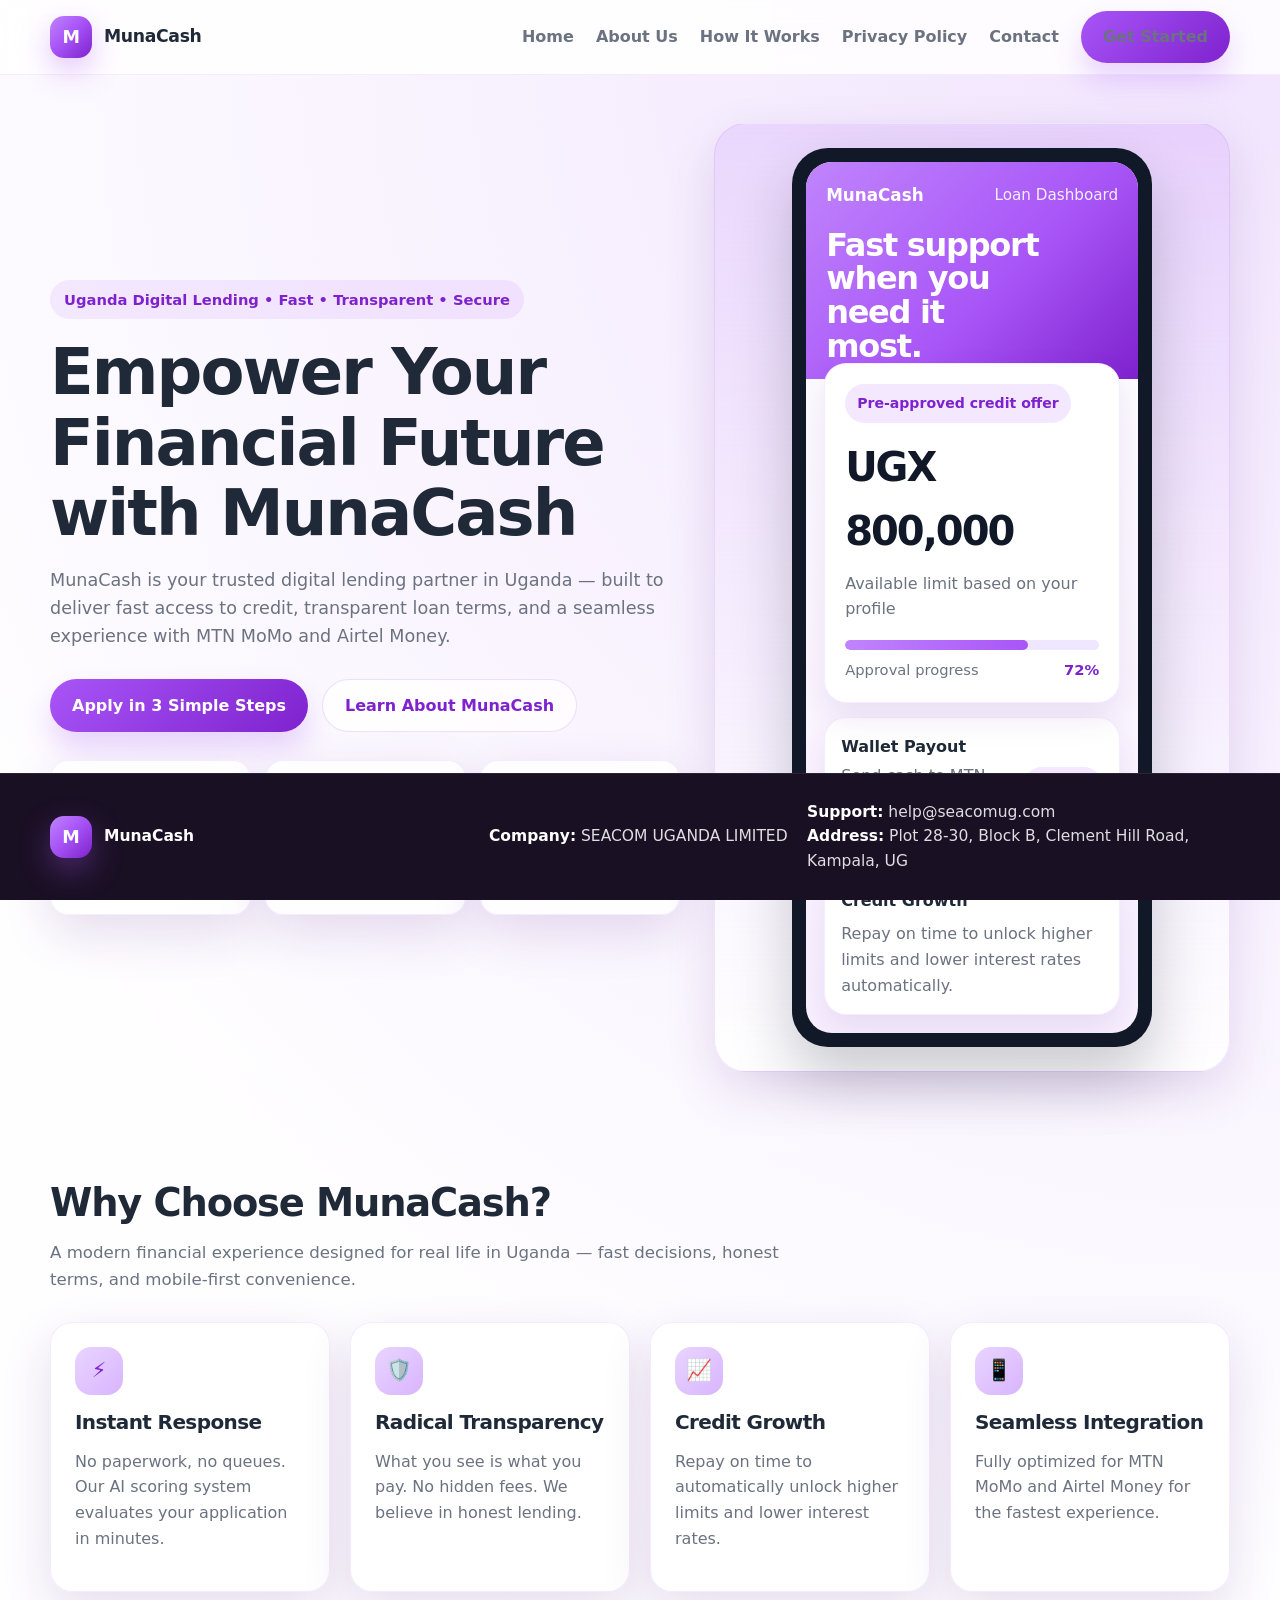
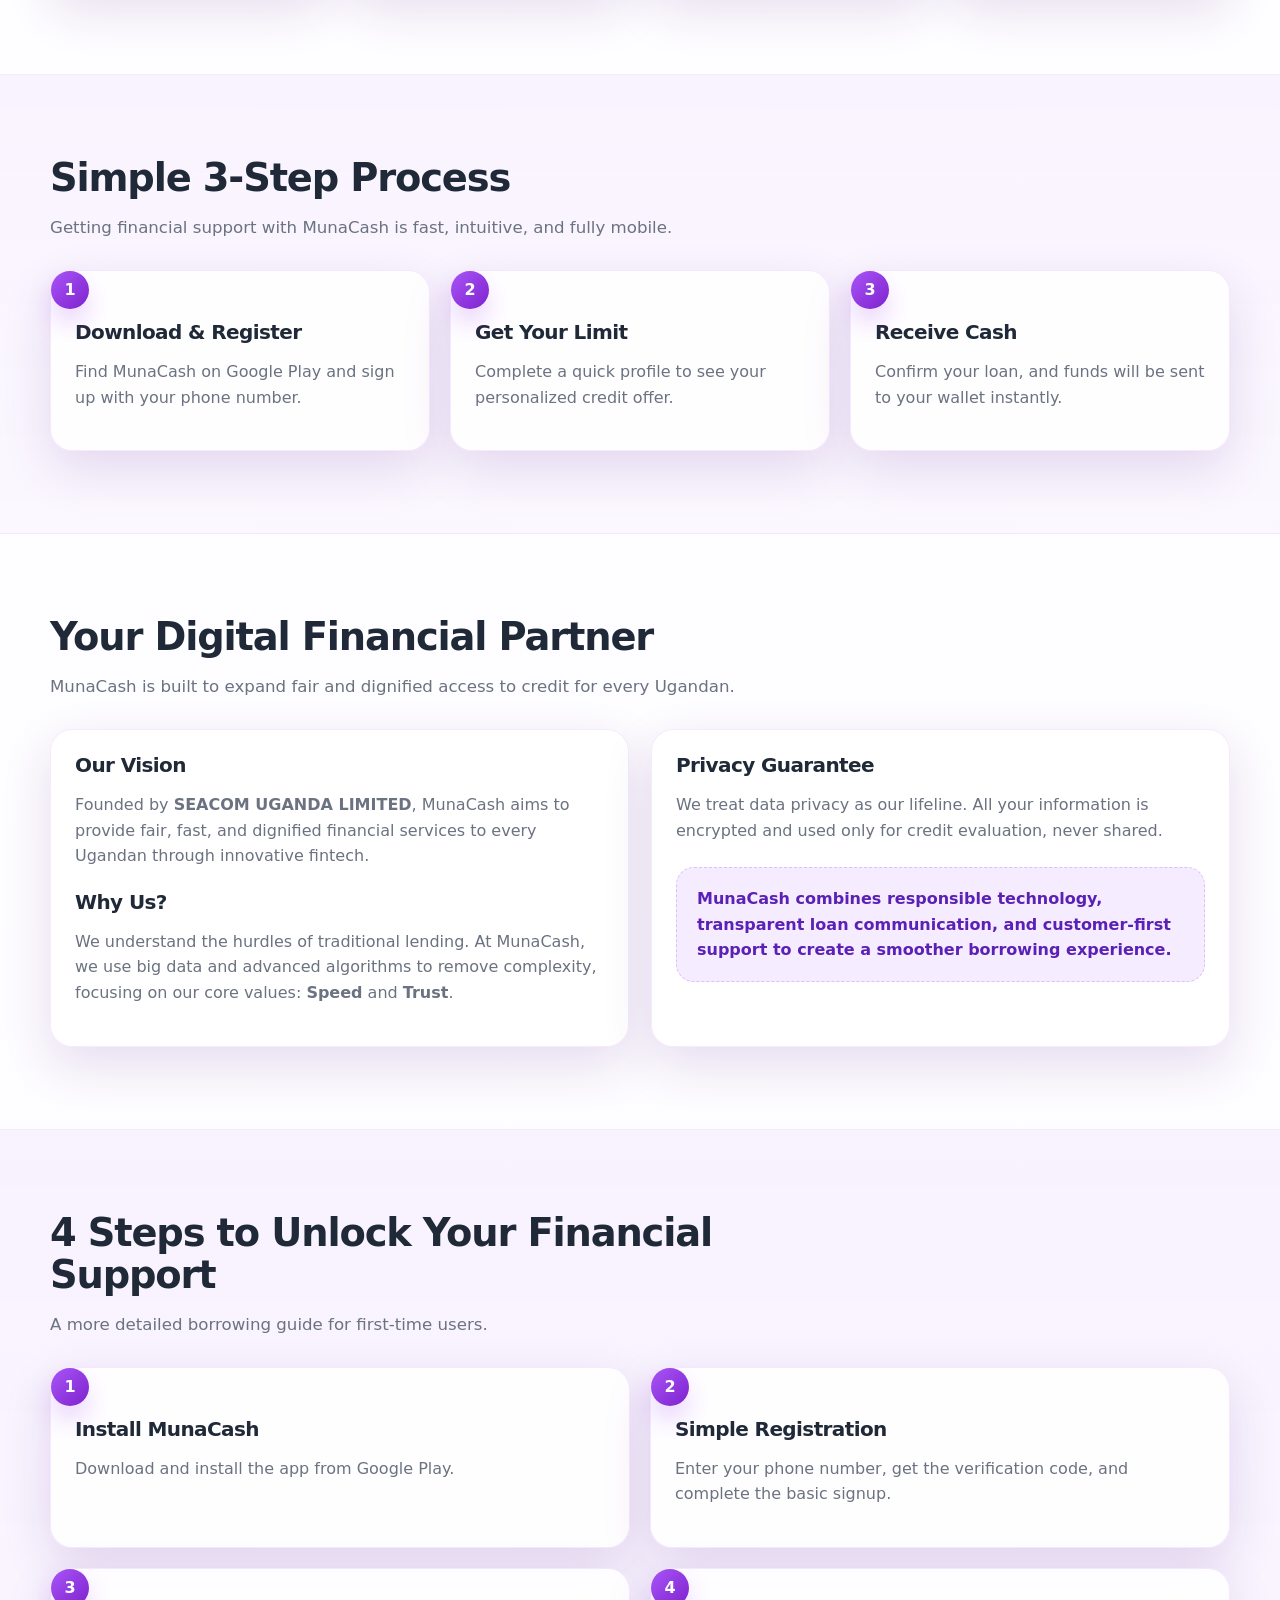
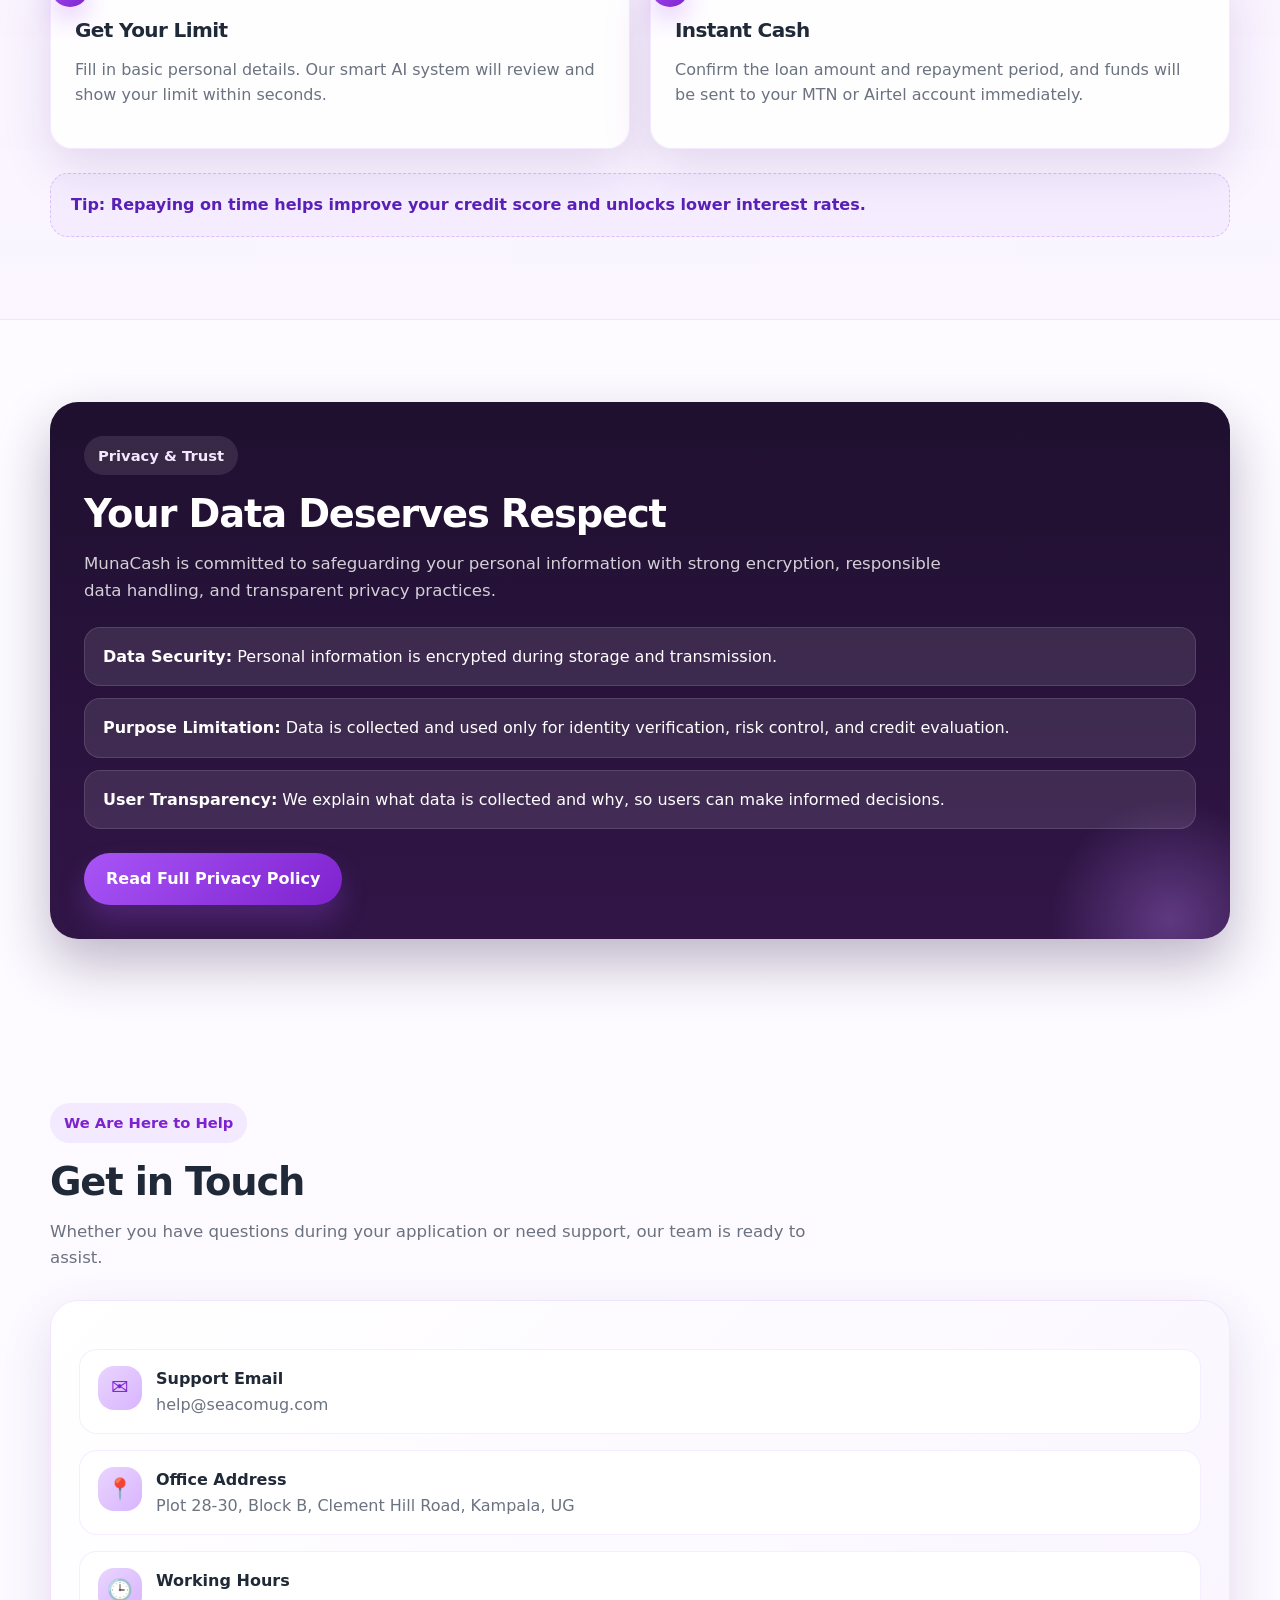
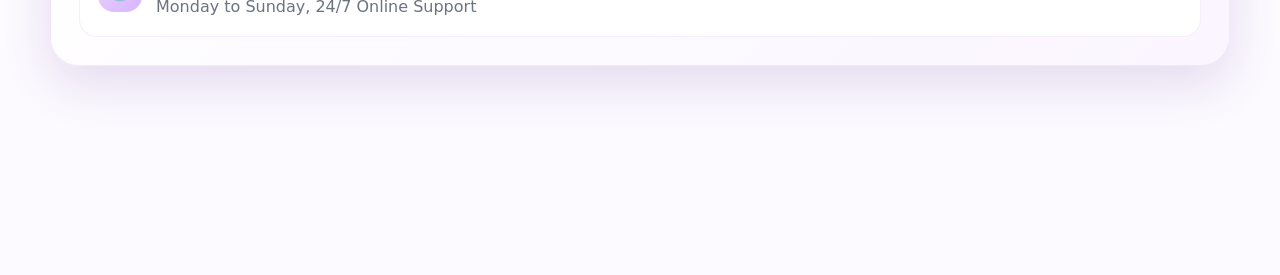
==== index.html @ 0a76f055 "Add MunaCash Uganda website" ====
<!DOCTYPE html>
<html lang="en">
<head>
  <meta charset="UTF-8" />
  <meta name="viewport" content="width=device-width, initial-scale=1.0" />
  <title>MunaCash Uganda | Fast, Fair & Secure Digital Loans</title>
  <meta name="description" content="MunaCash helps Ugandans access fast, transparent, and secure digital loans with instant review and seamless MTN MoMo & Airtel Money support." />
  <meta name="theme-color" content="#A855F7" />
  <style>
    :root {
      --primary: #A855F7;
      --primary-dark: #7e22ce;
      --primary-soft: #f3e8ff;
      --ink: #1f2937;
      --muted: #6b7280;
      --line: #eadcff;
      --bg: #ffffff;
      --bg-alt: #faf5ff;
      --card: rgba(255,255,255,0.88);
      --success: #16a34a;
      --shadow: 0 18px 50px rgba(88, 28, 135, 0.14);
      --radius-xl: 28px;
      --radius-lg: 22px;
      --radius-md: 16px;
      --max: 1180px;
    }

    * { box-sizing: border-box; }
    html { scroll-behavior: smooth; }
    body {
      margin: 0;
      font-family: Inter, ui-sans-serif, system-ui, -apple-system, BlinkMacSystemFont, "Segoe UI", sans-serif;
      color: var(--ink);
      background:
        radial-gradient(circle at top right, rgba(168,85,247,0.16), transparent 30%),
        linear-gradient(180deg, #ffffff 0%, #fcfaff 100%);
      line-height: 1.6;
    }
    a { color: inherit; text-decoration: none; }
    img { max-width: 100%; display: block; }

    .container {
      width: min(calc(100% - 32px), var(--max));
      margin: 0 auto;
    }

    .topbar {
      position: sticky;
      top: 0;
      z-index: 50;
      backdrop-filter: blur(16px);
      background: rgba(255,255,255,0.85);
      border-bottom: 1px solid rgba(168,85,247,0.10);
    }

    .nav {
      display: flex;
      align-items: center;
      justify-content: space-between;
      gap: 24px;
      min-height: 74px;
    }

    .brand {
      display: inline-flex;
      align-items: center;
      gap: 12px;
      font-weight: 800;
      letter-spacing: -0.02em;
      font-size: 1.08rem;
    }

    .brand-badge {
      width: 42px;
      height: 42px;
      border-radius: 14px;
      background: linear-gradient(135deg, #c084fc 0%, #a855f7 45%, #7e22ce 100%);
      box-shadow: 0 12px 30px rgba(168,85,247,0.35);
      position: relative;
      flex: 0 0 auto;
    }
    .brand-badge::after {
      content: "M";
      position: absolute;
      inset: 0;
      display: grid;
      place-items: center;
      color: #fff;
      font-weight: 900;
      font-size: 1.1rem;
    }

    .menu {
      display: flex;
      align-items: center;
      gap: 22px;
      flex-wrap: wrap;
      justify-content: flex-end;
    }

    .menu a {
      color: var(--muted);
      font-weight: 600;
      transition: color .2s ease;
    }
    .menu a:hover { color: var(--primary-dark); }

    .cta {
      display: inline-flex;
      align-items: center;
      justify-content: center;
      gap: 10px;
      padding: 13px 22px;
      border-radius: 999px;
      background: linear-gradient(135deg, var(--primary) 0%, var(--primary-dark) 100%);
      color: #fff;
      font-weight: 700;
      box-shadow: 0 16px 28px rgba(168,85,247,0.24);
      transition: transform .2s ease, box-shadow .2s ease;
    }
    .cta:hover {
      transform: translateY(-2px);
      box-shadow: 0 22px 34px rgba(168,85,247,0.28);
    }

    .hero {
      padding: 48px 0 28px;
    }

    .hero-wrap {
      display: grid;
      grid-template-columns: 1.1fr 0.9fr;
      gap: 34px;
      align-items: center;
    }

    .eyebrow {
      display: inline-flex;
      align-items: center;
      gap: 8px;
      padding: 8px 14px;
      border-radius: 999px;
      background: rgba(168,85,247,0.10);
      color: var(--primary-dark);
      font-weight: 700;
      font-size: .92rem;
      margin-bottom: 18px;
    }

    h1, h2, h3 { line-height: 1.1; margin: 0 0 16px; letter-spacing: -0.03em; }
    h1 { font-size: clamp(2.6rem, 5vw, 4.7rem); }
    h2 { font-size: clamp(2rem, 3vw, 3rem); }
    h3 { font-size: 1.25rem; }

    .lead {
      font-size: 1.1rem;
      color: var(--muted);
      max-width: 58ch;
      margin-bottom: 28px;
    }

    .hero-actions {
      display: flex;
      flex-wrap: wrap;
      gap: 14px;
      margin-bottom: 28px;
    }

    .ghost {
      display: inline-flex;
      align-items: center;
      justify-content: center;
      padding: 13px 22px;
      border-radius: 999px;
      font-weight: 700;
      border: 1px solid rgba(168,85,247,0.18);
      color: var(--primary-dark);
      background: rgba(255,255,255,0.72);
    }

    .hero-stats {
      display: grid;
      grid-template-columns: repeat(3, minmax(0, 1fr));
      gap: 14px;
    }

    .stat {
      background: rgba(255,255,255,0.78);
      border: 1px solid rgba(168,85,247,0.10);
      box-shadow: var(--shadow);
      border-radius: 18px;
      padding: 18px;
    }
    .stat strong {
      display: block;
      font-size: 1.35rem;
      margin-bottom: 6px;
    }
    .stat span {
      color: var(--muted);
      font-size: .95rem;
    }

    .phone-card {
      position: relative;
      padding: 24px;
      border-radius: 32px;
      background: linear-gradient(180deg, rgba(168,85,247,0.14), rgba(255,255,255,0.82));
      border: 1px solid rgba(168,85,247,0.14);
      box-shadow: var(--shadow);
    }

    .phone {
      width: min(100%, 360px);
      margin: 0 auto;
      background: #111827;
      border-radius: 36px;
      padding: 14px;
      box-shadow: 0 30px 60px rgba(17,24,39,0.22);
    }

    .screen {
      min-height: 620px;
      border-radius: 26px;
      overflow: hidden;
      background: linear-gradient(180deg, #ffffff 0%, #f8f0ff 100%);
      position: relative;
    }

    .screen-top {
      padding: 20px 20px 16px;
      background: linear-gradient(135deg, #c084fc, #a855f7 58%, #7e22ce);
      color: #fff;
    }

    .screen-body {
      padding: 18px;
    }

    .loan-card, .mini-card {
      border-radius: 22px;
      background: #fff;
      box-shadow: 0 15px 32px rgba(88, 28, 135, 0.10);
      border: 1px solid rgba(168,85,247,0.10);
    }

    .loan-card { padding: 20px; margin-top: -34px; position: relative; }
    .mini-card { padding: 16px; margin-top: 14px; }

    .pill {
      display: inline-flex;
      align-items: center;
      gap: 8px;
      border-radius: 999px;
      background: var(--primary-soft);
      color: var(--primary-dark);
      padding: 8px 12px;
      font-size: .88rem;
      font-weight: 700;
    }

    .amount {
      font-size: 2.5rem;
      font-weight: 900;
      letter-spacing: -0.05em;
      margin: 12px 0 8px;
      color: #111827;
    }

    .muted { color: var(--muted); }

    .progress {
      height: 10px;
      border-radius: 999px;
      background: #efe6ff;
      overflow: hidden;
      margin: 18px 0 8px;
    }

    .progress > span {
      display: block;
      width: 72%;
      height: 100%;
      background: linear-gradient(90deg, #c084fc, #a855f7);
      border-radius: inherit;
    }

    .grid-2, .grid-3, .grid-4 {
      display: grid;
      gap: 20px;
    }
    .grid-2 { grid-template-columns: repeat(2, minmax(0, 1fr)); }
    .grid-3 { grid-template-columns: repeat(3, minmax(0, 1fr)); }
    .grid-4 { grid-template-columns: repeat(4, minmax(0, 1fr)); }

    section {
      padding: 82px 0;
    }

    .section-head {
      max-width: 760px;
      margin-bottom: 28px;
    }

    .section-head p {
      color: var(--muted);
      margin: 0;
      font-size: 1.04rem;
    }

    .card {
      background: var(--card);
      border: 1px solid rgba(168,85,247,0.12);
      border-radius: var(--radius-lg);
      padding: 24px;
      box-shadow: var(--shadow);
      height: 100%;
    }

    .icon {
      width: 48px;
      height: 48px;
      border-radius: 16px;
      display: grid;
      place-items: center;
      background: linear-gradient(135deg, #e9d5ff, #d8b4fe);
      color: var(--primary-dark);
      font-size: 1.3rem;
      margin-bottom: 16px;
    }

    .step {
      position: relative;
      padding-top: 50px;
    }
    .step-num {
      position: absolute;
      top: 0;
      left: 0;
      width: 38px;
      height: 38px;
      border-radius: 999px;
      display: grid;
      place-items: center;
      font-weight: 800;
      color: #fff;
      background: linear-gradient(135deg, var(--primary), var(--primary-dark));
      box-shadow: 0 14px 24px rgba(168,85,247,0.24);
    }

    .highlight {
      background: linear-gradient(180deg, rgba(168,85,247,0.06), rgba(168,85,247,0.03));
      border-top: 1px solid rgba(168,85,247,0.08);
      border-bottom: 1px solid rgba(168,85,247,0.08);
    }

    .tip {
      margin-top: 24px;
      padding: 18px 20px;
      border-radius: 18px;
      background: #f5edff;
      border: 1px dashed rgba(168,85,247,0.30);
      color: #5b21b6;
      font-weight: 600;
    }

    .about-panel {
      display: grid;
      grid-template-columns: 1fr 1fr;
      gap: 22px;
      align-items: stretch;
    }

    .privacy-box {
      background: linear-gradient(180deg, #1f102f 0%, #311547 100%);
      color: #fff;
      border-radius: var(--radius-xl);
      padding: 34px;
      box-shadow: 0 24px 54px rgba(49, 21, 71, 0.30);
      overflow: hidden;
      position: relative;
    }

    .privacy-box::after {
      content: "";
      position: absolute;
      width: 240px;
      height: 240px;
      right: -60px;
      bottom: -100px;
      background: radial-gradient(circle, rgba(192,132,252,0.32), transparent 70%);
      border-radius: 999px;
    }

    .policy-list {
      display: grid;
      gap: 12px;
      margin-top: 22px;
    }

    .policy-item {
      padding: 16px 18px;
      border-radius: 16px;
      background: rgba(255,255,255,0.10);
      border: 1px solid rgba(255,255,255,0.12);
    }

    .contact-box {
      background: linear-gradient(135deg, #ffffff, #faf5ff);
      border: 1px solid rgba(168,85,247,0.12);
      border-radius: var(--radius-xl);
      box-shadow: var(--shadow);
      padding: 28px;
    }

    .contact-list {
      display: grid;
      gap: 16px;
      margin-top: 20px;
    }

    .contact-item {
      display: flex;
      align-items: flex-start;
      gap: 14px;
      padding: 16px 18px;
      border-radius: 18px;
      background: #fff;
      border: 1px solid rgba(168,85,247,0.10);
    }

    footer {
      background: #1a1024;
      color: rgba(255,255,255,0.86);
      padding: 26px 0 max(26px, env(safe-area-inset-bottom));
      position: sticky;
      bottom: 0;
      z-index: 40;
      border-top: 1px solid rgba(255,255,255,0.08);
    }

    .footer-wrap {
      display: grid;
      grid-template-columns: 1.4fr 1fr 1.4fr;
      gap: 16px;
      align-items: center;
      font-size: .97rem;
    }

    .footer-brand {
      display: inline-flex;
      align-items: center;
      gap: 12px;
      font-weight: 800;
      color: #fff;
    }

    .footer-wrap strong {
      color: #fff;
    }

    @media (max-width: 980px) {
      .hero-wrap,
      .about-panel,
      .grid-4,
      .grid-3,
      .grid-2,
      .footer-wrap {
        grid-template-columns: 1fr;
      }

      .menu {
        display: none;
      }

      .hero-stats {
        grid-template-columns: 1fr;
      }

      footer {
        position: static;
      }
    }

    @media (max-width: 640px) {
      .hero { padding-top: 28px; }
      section { padding: 62px 0; }
      .phone-card { padding: 14px; }
      .screen { min-height: auto; }
      .privacy-box, .contact-box { padding: 22px; }
      .topbar .nav { min-height: 68px; }
    }
  </style>
</head>
<body>
  <header class="topbar">
    <div class="container nav">
      <a href="#home" class="brand" aria-label="MunaCash Home">
        <span class="brand-badge"></span>
        <span>MunaCash</span>
      </a>
      <nav class="menu" aria-label="Main navigation">
        <a href="#home">Home</a>
        <a href="#about">About Us</a>
        <a href="#how-it-works">How It Works</a>
        <a href="privacy.html">Privacy Policy</a>
        <a href="#contact">Contact</a>
        <a href="#how-it-works" class="cta">Get Started</a>
      </nav>
    </div>
  </header>

  <main>
    <section class="hero" id="home">
      <div class="container hero-wrap">
        <div>
          <div class="eyebrow">Uganda Digital Lending • Fast • Transparent • Secure</div>
          <h1>Empower Your Financial Future with MunaCash</h1>
          <p class="lead">
            MunaCash is your trusted digital lending partner in Uganda — built to deliver fast access to credit,
            transparent loan terms, and a seamless experience with MTN MoMo and Airtel Money.
          </p>
          <div class="hero-actions">
            <a href="#how-it-works" class="cta">Apply in 3 Simple Steps</a>
            <a href="#about" class="ghost">Learn About MunaCash</a>
          </div>
          <div class="hero-stats">
            <div class="stat">
              <strong>Instant</strong>
              <span>AI-powered application review in minutes.</span>
            </div>
            <div class="stat">
              <strong>Transparent</strong>
              <span>No hidden fees. Clear terms from the start.</span>
            </div>
            <div class="stat">
              <strong>Integrated</strong>
              <span>Optimized for MTN MoMo and Airtel Money.</span>
            </div>
          </div>
        </div>

        <div class="phone-card" aria-hidden="true">
          <div class="phone">
            <div class="screen">
              <div class="screen-top">
                <div style="display:flex; justify-content:space-between; align-items:center; margin-bottom: 20px;">
                  <strong style="font-size:1.05rem;">MunaCash</strong>
                  <span style="font-size:.95rem; opacity:.9;">Loan Dashboard</span>
                </div>
                <div style="font-size:2rem; font-weight:900; letter-spacing:-0.04em; max-width:10ch; line-height:1.05;">Fast support when you need it most.</div>
              </div>
              <div class="screen-body">
                <div class="loan-card">
                  <span class="pill">Pre-approved credit offer</span>
                  <div class="amount">UGX 800,000</div>
                  <div class="muted">Available limit based on your profile</div>
                  <div class="progress"><span></span></div>
                  <div class="muted" style="display:flex; justify-content:space-between; gap:12px; font-size:.92rem;">
                    <span>Approval progress</span>
                    <strong style="color:var(--primary-dark)">72%</strong>
                  </div>
                </div>
                <div class="mini-card">
                  <div style="display:flex; justify-content:space-between; gap:16px; align-items:center;">
                    <div>
                      <strong style="display:block; margin-bottom:4px;">Wallet Payout</strong>
                      <span class="muted">Send cash to MTN MoMo or Airtel Money</span>
                    </div>
                    <span class="pill">Instant</span>
                  </div>
                </div>
                <div class="mini-card">
                  <strong style="display:block; margin-bottom:8px;">Credit Growth</strong>
                  <span class="muted">Repay on time to unlock higher limits and lower interest rates automatically.</span>
                </div>
              </div>
            </div>
          </div>
        </div>
      </div>
    </section>

    <section>
      <div class="container">
        <div class="section-head">
          <h2>Why Choose MunaCash?</h2>
          <p>
            A modern financial experience designed for real life in Uganda — fast decisions, honest terms, and mobile-first convenience.
          </p>
        </div>
        <div class="grid-4">
          <article class="card">
            <div class="icon">⚡</div>
            <h3>Instant Response</h3>
            <p class="muted">No paperwork, no queues. Our AI scoring system evaluates your application in minutes.</p>
          </article>
          <article class="card">
            <div class="icon">🛡️</div>
            <h3>Radical Transparency</h3>
            <p class="muted">What you see is what you pay. No hidden fees. We believe in honest lending.</p>
          </article>
          <article class="card">
            <div class="icon">📈</div>
            <h3>Credit Growth</h3>
            <p class="muted">Repay on time to automatically unlock higher limits and lower interest rates.</p>
          </article>
          <article class="card">
            <div class="icon">📱</div>
            <h3>Seamless Integration</h3>
            <p class="muted">Fully optimized for MTN MoMo and Airtel Money for the fastest experience.</p>
          </article>
        </div>
      </div>
    </section>

    <section class="highlight" id="how-it-works">
      <div class="container">
        <div class="section-head">
          <h2>Simple 3-Step Process</h2>
          <p>Getting financial support with MunaCash is fast, intuitive, and fully mobile.</p>
        </div>
        <div class="grid-3">
          <article class="card step">
            <div class="step-num">1</div>
            <h3>Download & Register</h3>
            <p class="muted">Find MunaCash on Google Play and sign up with your phone number.</p>
          </article>
          <article class="card step">
            <div class="step-num">2</div>
            <h3>Get Your Limit</h3>
            <p class="muted">Complete a quick profile to see your personalized credit offer.</p>
          </article>
          <article class="card step">
            <div class="step-num">3</div>
            <h3>Receive Cash</h3>
            <p class="muted">Confirm your loan, and funds will be sent to your wallet instantly.</p>
          </article>
        </div>
      </div>
    </section>

    <section id="about">
      <div class="container">
        <div class="section-head">
          <h2>Your Digital Financial Partner</h2>
          <p>MunaCash is built to expand fair and dignified access to credit for every Ugandan.</p>
        </div>
        <div class="about-panel">
          <article class="card">
            <h3>Our Vision</h3>
            <p class="muted">
              Founded by <strong>SEACOM UGANDA LIMITED</strong>, MunaCash aims to provide fair, fast, and dignified financial services to every Ugandan through innovative fintech.
            </p>
            <h3 style="margin-top:22px;">Why Us?</h3>
            <p class="muted">
              We understand the hurdles of traditional lending. At MunaCash, we use big data and advanced algorithms to remove complexity, focusing on our core values: <strong>Speed</strong> and <strong>Trust</strong>.
            </p>
          </article>
          <article class="card">
            <h3>Privacy Guarantee</h3>
            <p class="muted">
              We treat data privacy as our lifeline. All your information is encrypted and used only for credit evaluation, never shared.
            </p>
            <div class="tip">
              MunaCash combines responsible technology, transparent loan communication, and customer-first support to create a smoother borrowing experience.
            </div>
          </article>
        </div>
      </div>
    </section>

    <section class="highlight">
      <div class="container">
        <div class="section-head">
          <h2>4 Steps to Unlock Your Financial Support</h2>
          <p>A more detailed borrowing guide for first-time users.</p>
        </div>
        <div class="grid-2">
          <article class="card step">
            <div class="step-num">1</div>
            <h3>Install MunaCash</h3>
            <p class="muted">Download and install the app from Google Play.</p>
          </article>
          <article class="card step">
            <div class="step-num">2</div>
            <h3>Simple Registration</h3>
            <p class="muted">Enter your phone number, get the verification code, and complete the basic signup.</p>
          </article>
          <article class="card step">
            <div class="step-num">3</div>
            <h3>Get Your Limit</h3>
            <p class="muted">Fill in basic personal details. Our smart AI system will review and show your limit within seconds.</p>
          </article>
          <article class="card step">
            <div class="step-num">4</div>
            <h3>Instant Cash</h3>
            <p class="muted">Confirm the loan amount and repayment period, and funds will be sent to your MTN or Airtel account immediately.</p>
          </article>
        </div>
        <div class="tip">Tip: Repaying on time helps improve your credit score and unlocks lower interest rates.</div>
      </div>
    </section>

    <section>
      <div class="container">
        <div class="privacy-box">
          <div class="section-head" style="margin-bottom:0; max-width:860px; position:relative; z-index:1;">
            <div class="eyebrow" style="background:rgba(255,255,255,0.10); color:#f3e8ff;">Privacy & Trust</div>
            <h2 style="color:#fff;">Your Data Deserves Respect</h2>
            <p style="color:rgba(255,255,255,0.80);">
              MunaCash is committed to safeguarding your personal information with strong encryption, responsible data handling, and transparent privacy practices.
            </p>
          </div>
          <div class="policy-list" style="position:relative; z-index:1;">
            <div class="policy-item"><strong>Data Security:</strong> Personal information is encrypted during storage and transmission.</div>
            <div class="policy-item"><strong>Purpose Limitation:</strong> Data is collected and used only for identity verification, risk control, and credit evaluation.</div>
            <div class="policy-item"><strong>User Transparency:</strong> We explain what data is collected and why, so users can make informed decisions.</div>
          </div>
          <div style="margin-top:24px; position:relative; z-index:1;">
            <a class="cta" href="privacy.html">Read Full Privacy Policy</a>
          </div>
        </div>
      </div>
    </section>

    <section id="contact">
      <div class="container">
        <div class="section-head">
          <div class="eyebrow">We Are Here to Help</div>
          <h2>Get in Touch</h2>
          <p>
            Whether you have questions during your application or need support, our team is ready to assist.
          </p>
        </div>
        <div class="contact-box">
          <div class="contact-list">
            <div class="contact-item">
              <div class="icon" style="margin:0; width:44px; height:44px;">✉️</div>
              <div>
                <strong>Support Email</strong>
                <div class="muted">help@seacomug.com</div>
              </div>
            </div>
            <div class="contact-item">
              <div class="icon" style="margin:0; width:44px; height:44px;">📍</div>
              <div>
                <strong>Office Address</strong>
                <div class="muted">Plot 28-30, Block B, Clement Hill Road, Kampala, UG</div>
              </div>
            </div>
            <div class="contact-item">
              <div class="icon" style="margin:0; width:44px; height:44px;">🕒</div>
              <div>
                <strong>Working Hours</strong>
                <div class="muted">Monday to Sunday, 24/7 Online Support</div>
              </div>
            </div>
          </div>
        </div>
      </div>
    </section>
  </main>

  <footer>
    <div class="container footer-wrap">
      <div class="footer-brand">
        <span class="brand-badge"></span>
        <span>MunaCash</span>
      </div>
      <div><strong>Company:</strong> SEACOM UGANDA LIMITED</div>
      <div>
        <strong>Support:</strong> help@seacomug.com<br />
        <strong>Address:</strong> Plot 28-30, Block B, Clement Hill Road, Kampala, UG
      </div>
    </div>
  </footer>
</body>
</html>
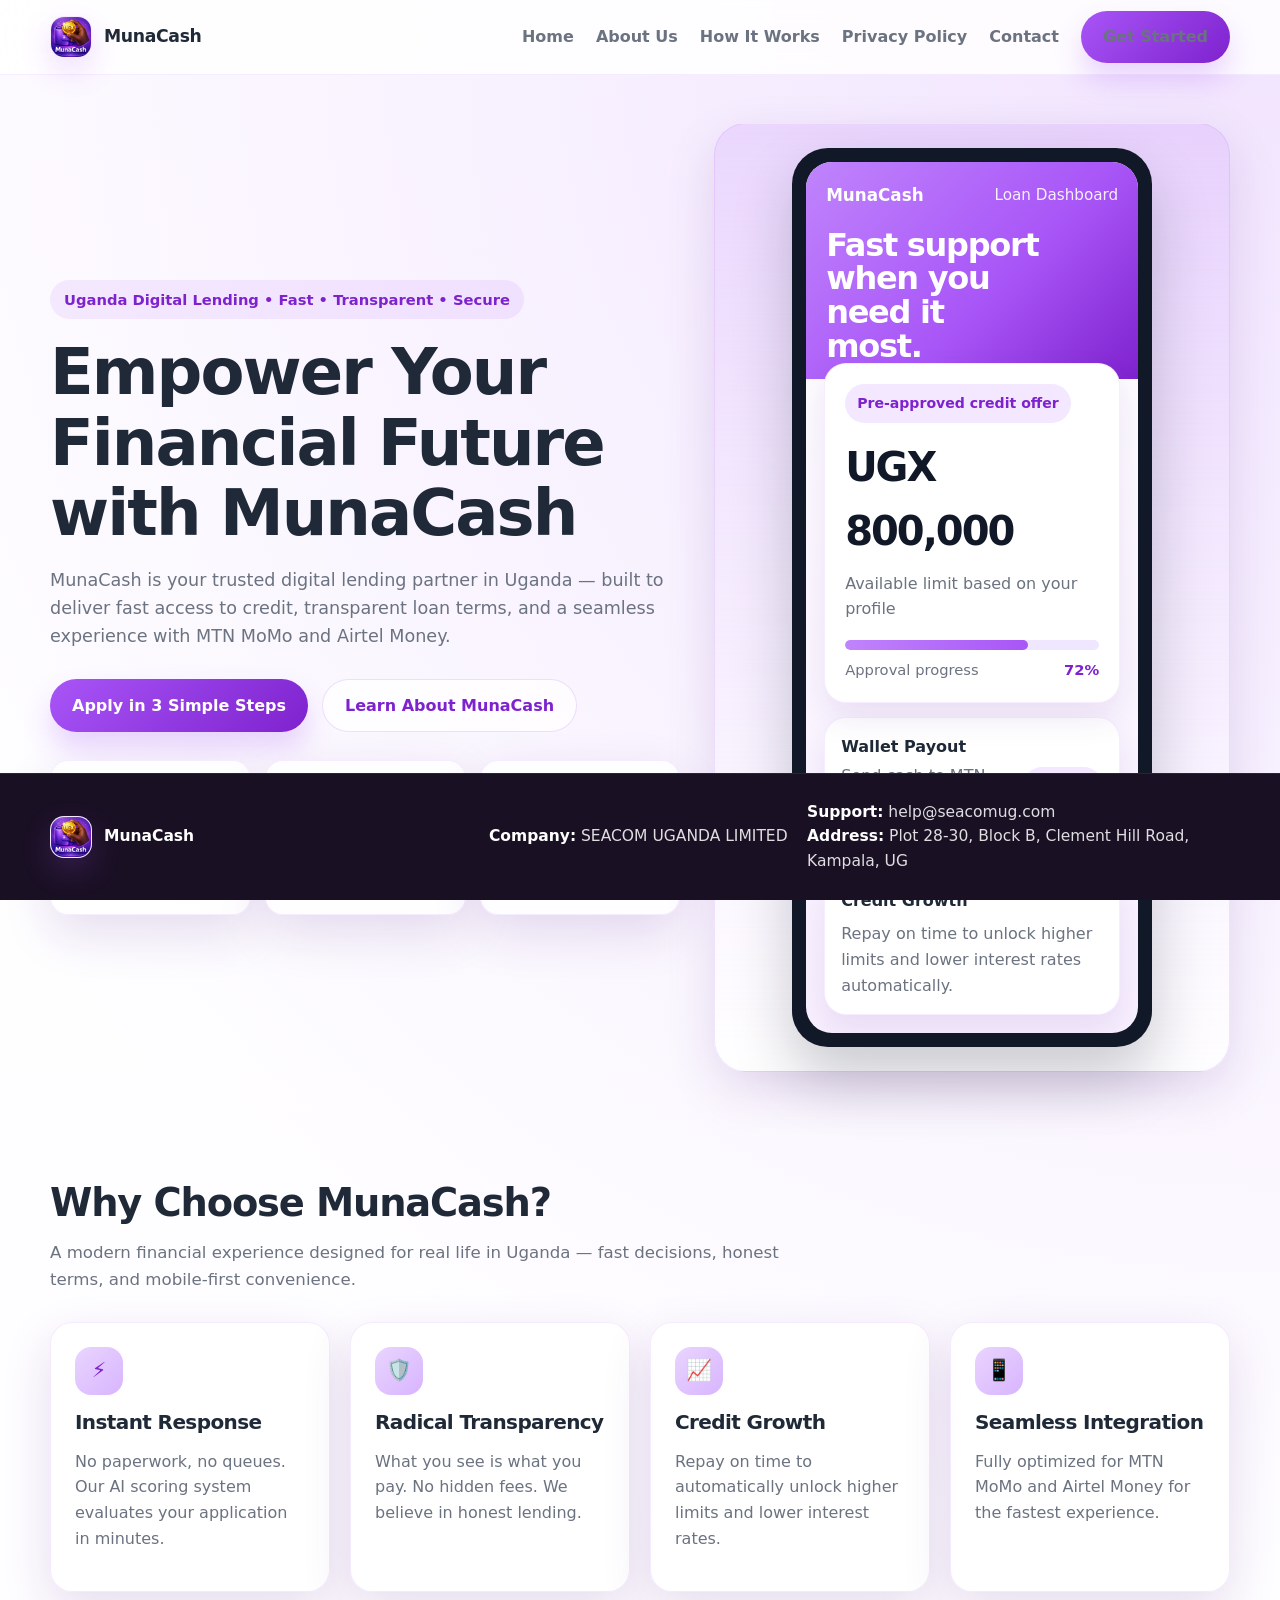
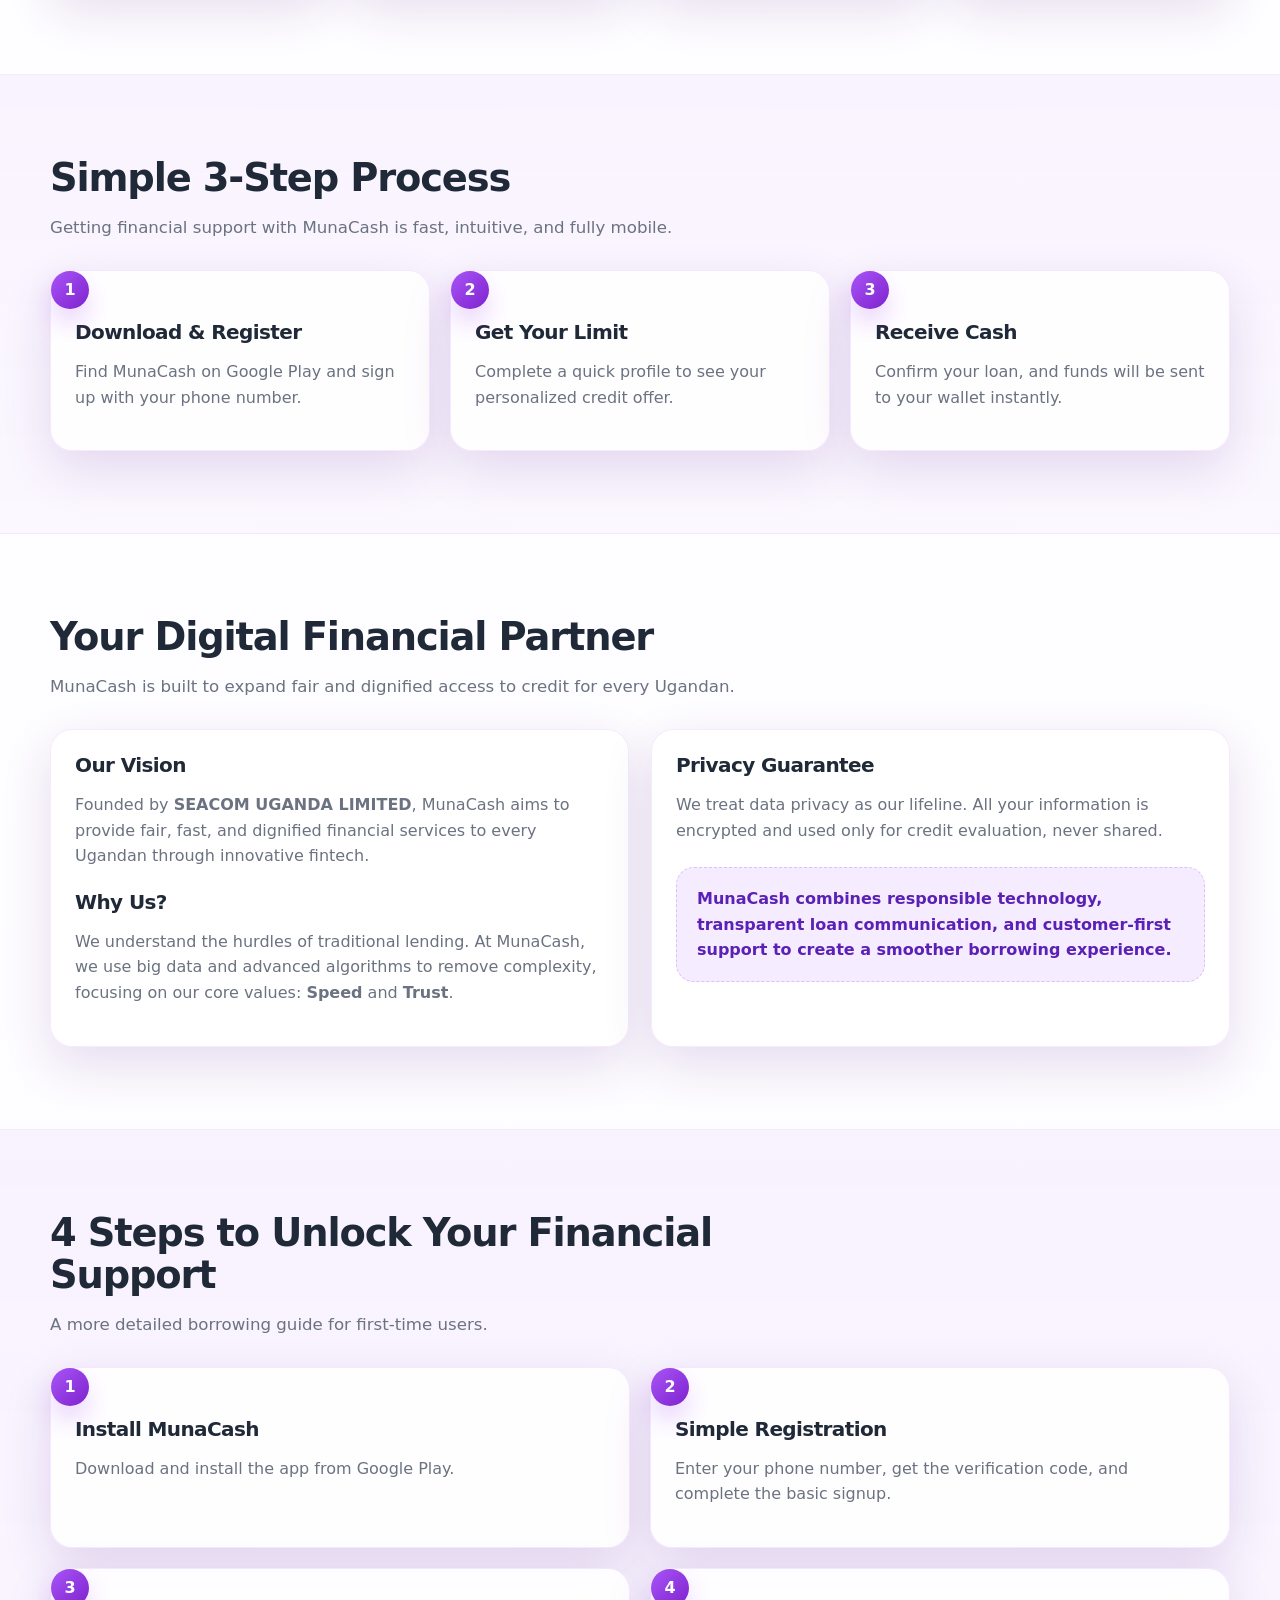
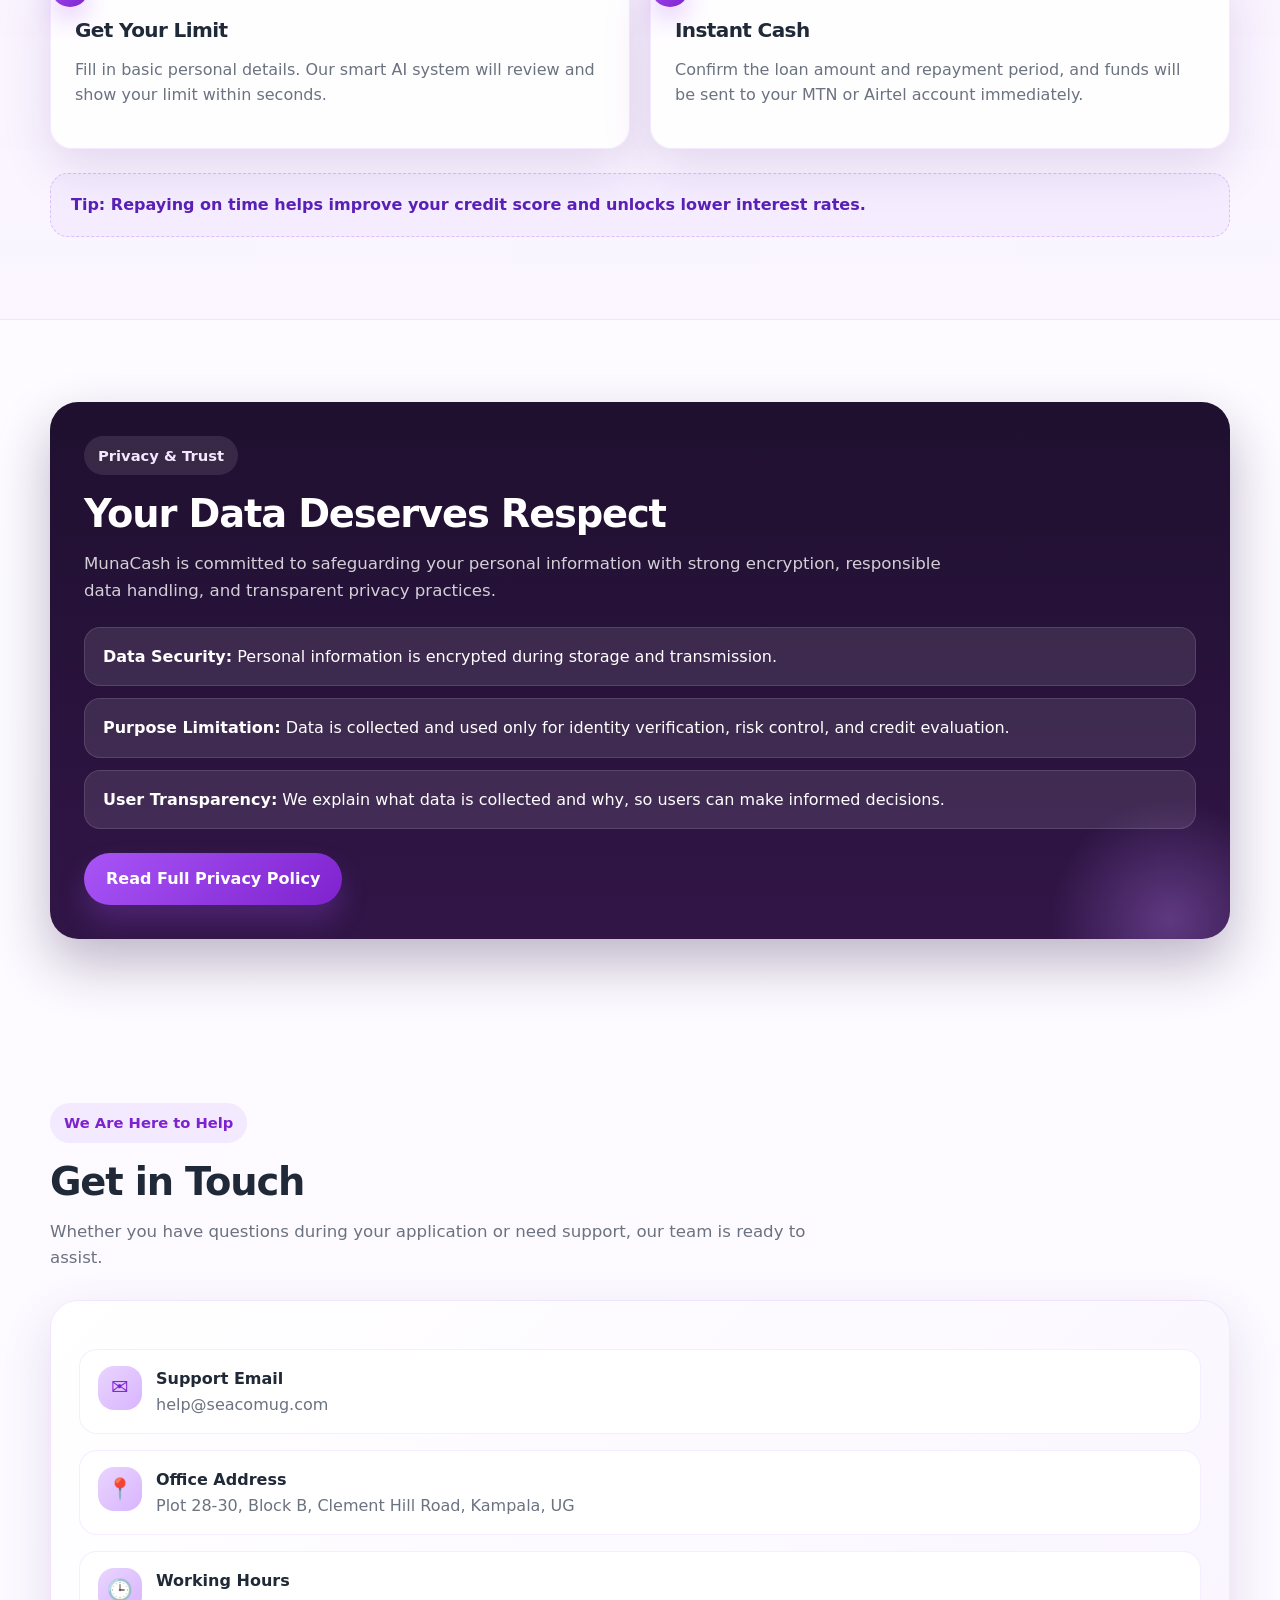
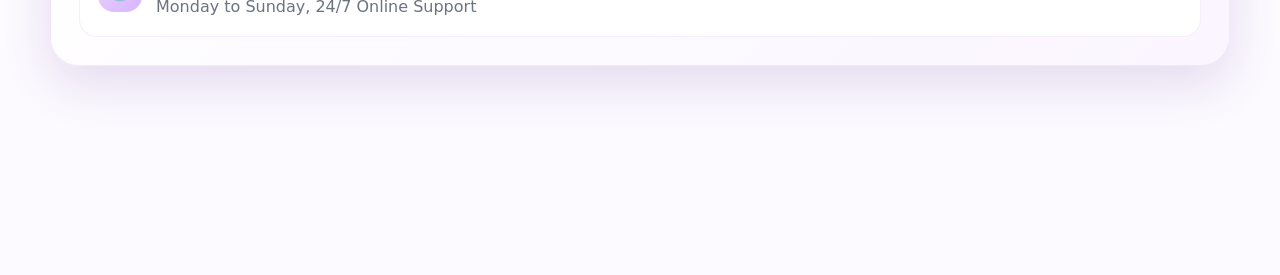
==== commit 4fb70f2a: "Replace MunaCash logo with provided image" ====
--- a/index.html
+++ b/index.html
@@ -74,20 +74,17 @@
       width: 42px;
       height: 42px;
       border-radius: 14px;
-      background: linear-gradient(135deg, #c084fc 0%, #a855f7 45%, #7e22ce 100%);
-      box-shadow: 0 12px 30px rgba(168,85,247,0.35);
-      position: relative;
+      object-fit: cover;
+      box-shadow: 0 12px 30px rgba(168,85,247,0.20);
+      border: 1px solid rgba(168,85,247,0.12);
       flex: 0 0 auto;
-    }
-    .brand-badge::after {
-      content: "M";
-      position: absolute;
-      inset: 0;
-      display: grid;
-      place-items: center;
-      color: #fff;
-      font-weight: 900;
-      font-size: 1.1rem;
+      background: #fff;
+    }
+
+    .brand-name {
+      display: inline-flex;
+      align-items: center;
+      gap: 10px;
     }
 
     .menu {
@@ -496,8 +493,8 @@
   <header class="topbar">
     <div class="container nav">
       <a href="#home" class="brand" aria-label="MunaCash Home">
-        <span class="brand-badge"></span>
-        <span>MunaCash</span>
+        <img src="assets/logo.jpg" alt="MunaCash logo" class="brand-badge" />
+        <span class="brand-name">MunaCash</span>
       </a>
       <nav class="menu" aria-label="Main navigation">
         <a href="#home">Home</a>
@@ -765,8 +762,8 @@
   <footer>
     <div class="container footer-wrap">
       <div class="footer-brand">
-        <span class="brand-badge"></span>
-        <span>MunaCash</span>
+        <img src="assets/logo.jpg" alt="MunaCash logo" class="brand-badge" />
+        <span class="brand-name">MunaCash</span>
       </div>
       <div><strong>Company:</strong> SEACOM UGANDA LIMITED</div>
       <div>
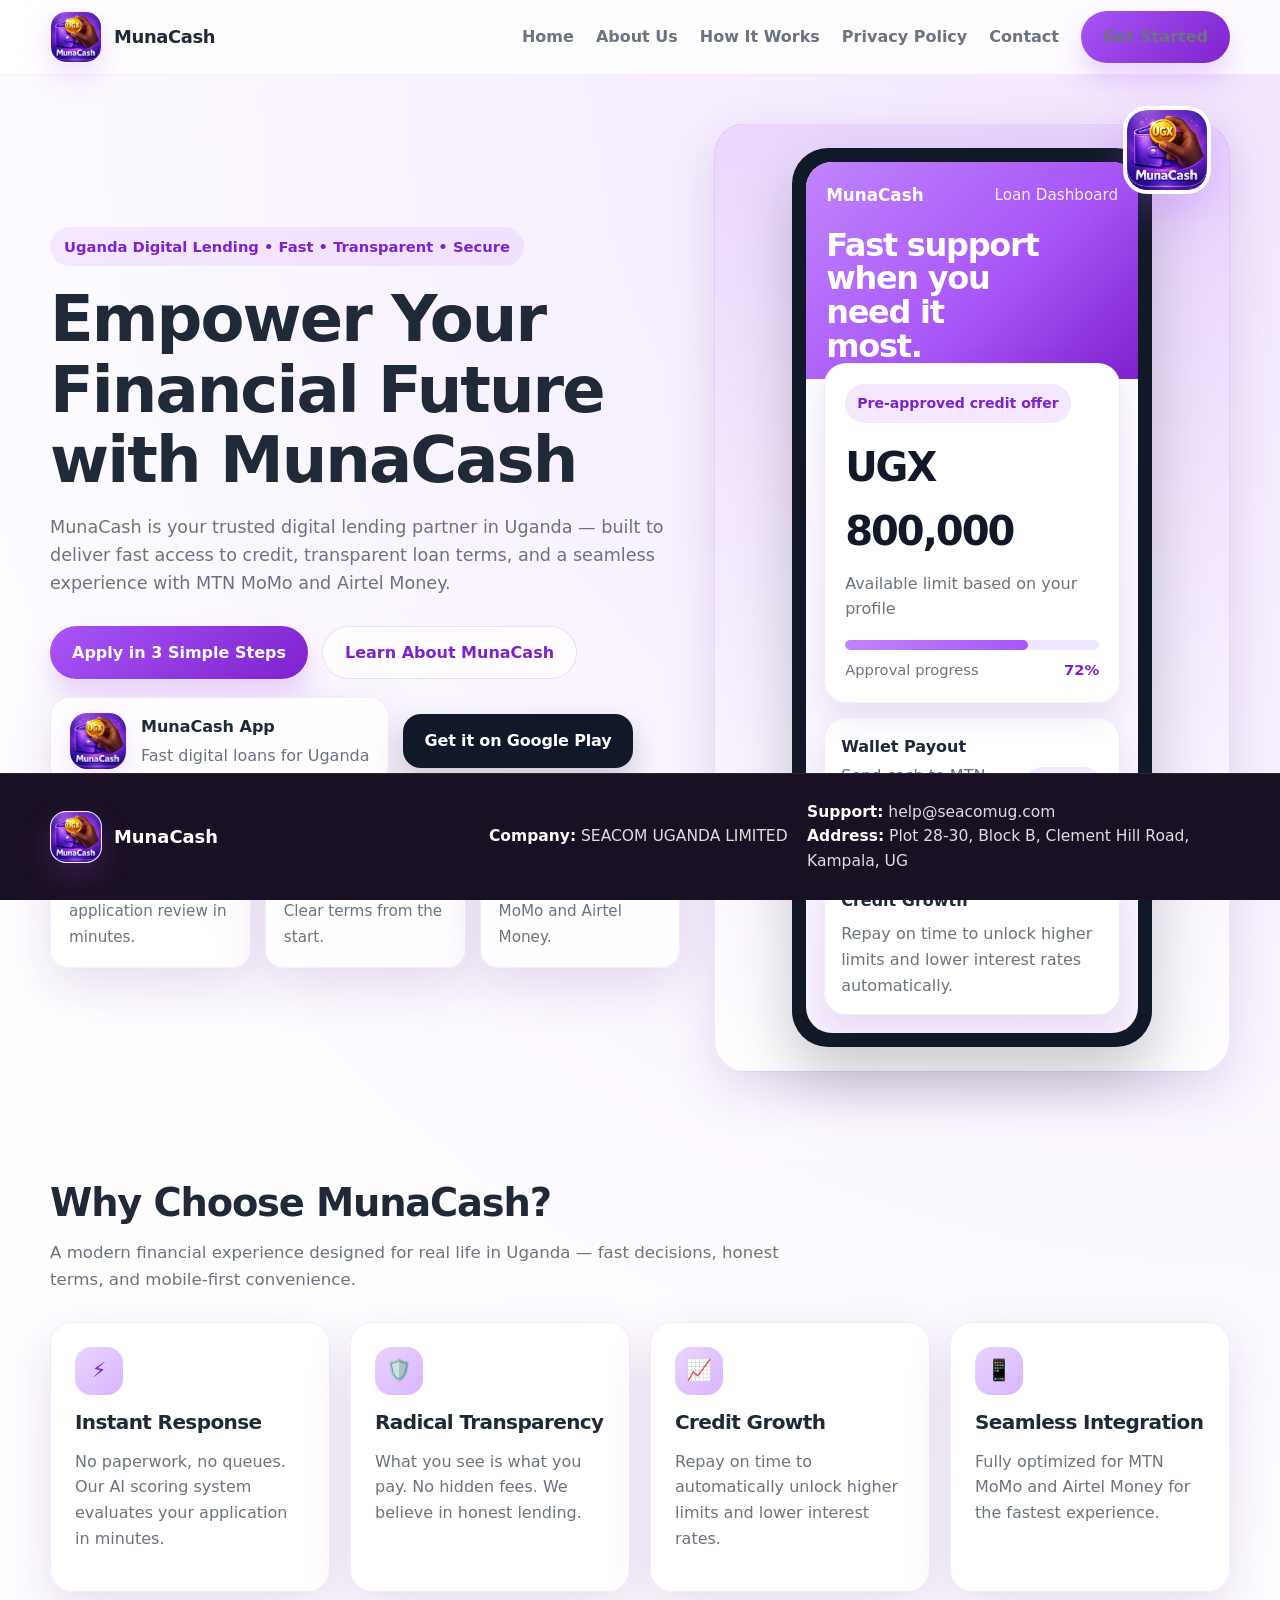
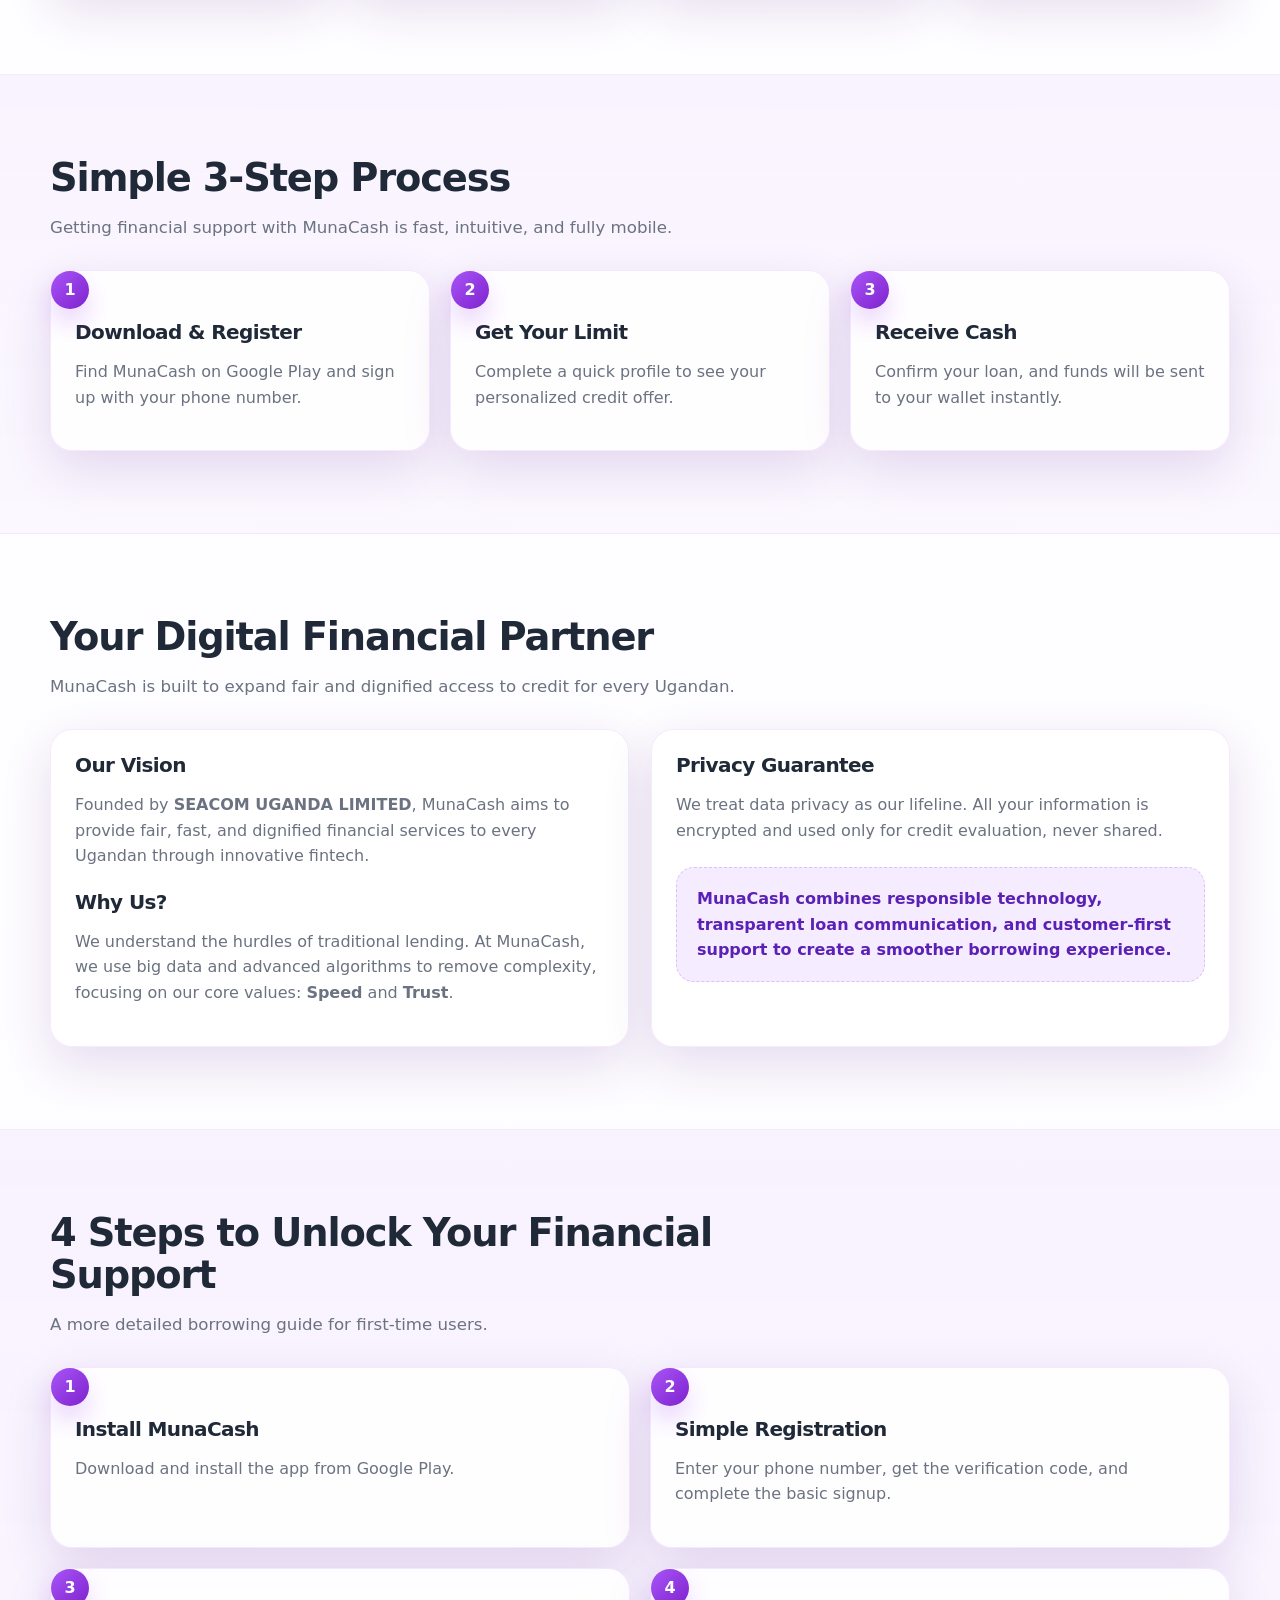
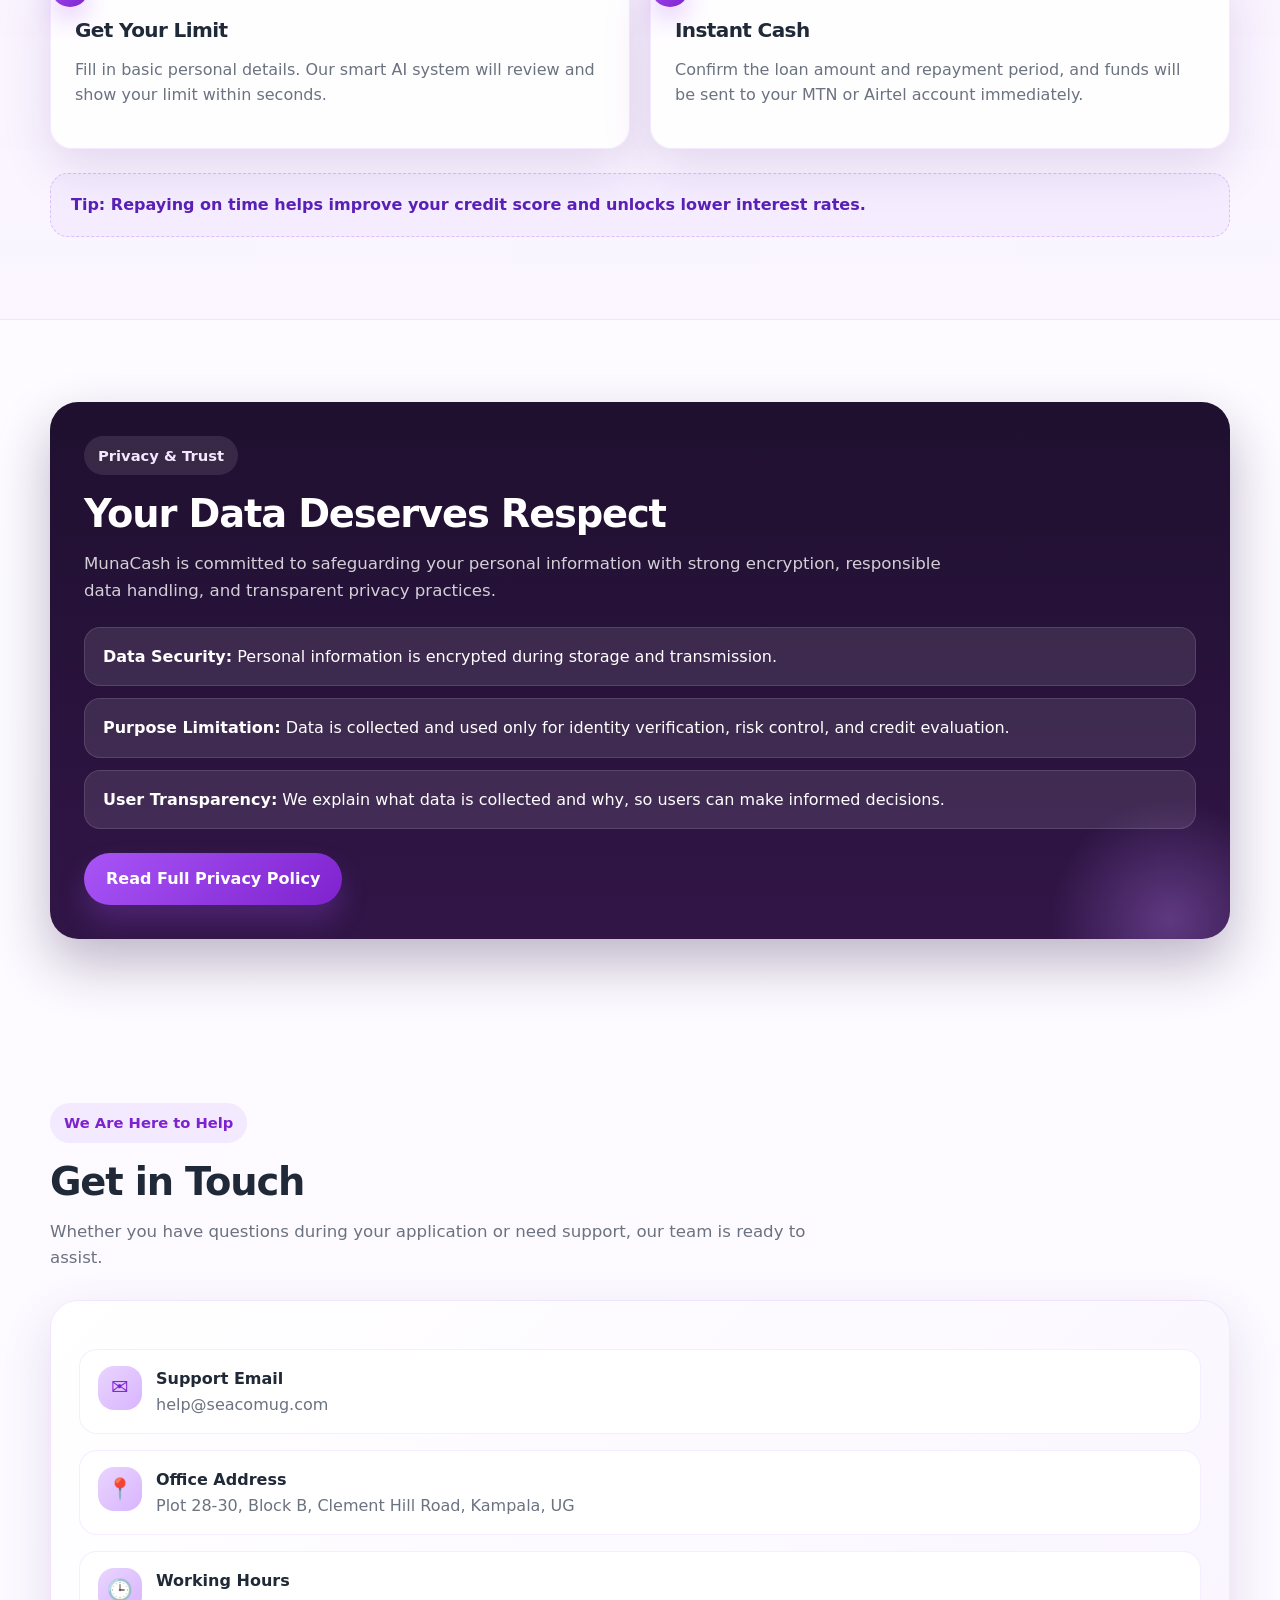
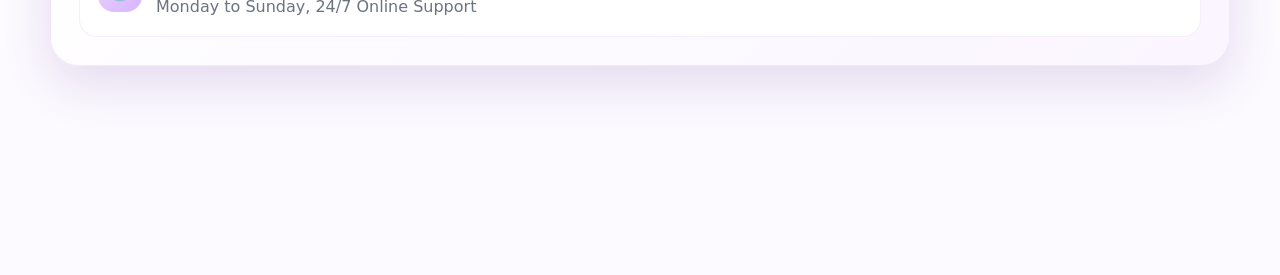
==== commit d239c2fc: "Enhance landing page with larger logo and download section" ====
--- a/index.html
+++ b/index.html
@@ -71,9 +71,9 @@
     }
 
     .brand-badge {
-      width: 42px;
-      height: 42px;
-      border-radius: 14px;
+      width: 52px;
+      height: 52px;
+      border-radius: 16px;
       object-fit: cover;
       box-shadow: 0 12px 30px rgba(168,85,247,0.20);
       border: 1px solid rgba(168,85,247,0.12);
@@ -85,6 +85,7 @@
       display: inline-flex;
       align-items: center;
       gap: 10px;
+      font-size: 1.12rem;
     }
 
     .menu {
@@ -160,7 +161,49 @@
       display: flex;
       flex-wrap: wrap;
       gap: 14px;
+      margin-bottom: 18px;
+    }
+
+    .download-strip {
+      display: flex;
+      flex-wrap: wrap;
+      gap: 14px;
+      align-items: center;
       margin-bottom: 28px;
+    }
+
+    .download-card {
+      display: flex;
+      align-items: center;
+      gap: 14px;
+      padding: 14px 18px;
+      border-radius: 20px;
+      background: rgba(255,255,255,0.82);
+      border: 1px solid rgba(168,85,247,0.12);
+      box-shadow: var(--shadow);
+    }
+
+    .download-logo {
+      width: 58px;
+      height: 58px;
+      border-radius: 18px;
+      object-fit: cover;
+      border: 1px solid rgba(168,85,247,0.12);
+      box-shadow: 0 12px 30px rgba(168,85,247,0.18);
+      background: #fff;
+    }
+
+    .play-btn {
+      display: inline-flex;
+      align-items: center;
+      justify-content: center;
+      padding: 14px 22px;
+      border-radius: 18px;
+      background: #111827;
+      color: #fff;
+      font-weight: 800;
+      letter-spacing: -0.01em;
+      box-shadow: 0 14px 30px rgba(17,24,39,0.20);
     }
 
     .ghost {
@@ -205,6 +248,20 @@
       background: linear-gradient(180deg, rgba(168,85,247,0.14), rgba(255,255,255,0.82));
       border: 1px solid rgba(168,85,247,0.14);
       box-shadow: var(--shadow);
+    }
+
+    .floating-logo {
+      position: absolute;
+      top: -18px;
+      right: 18px;
+      width: 88px;
+      height: 88px;
+      border-radius: 24px;
+      object-fit: cover;
+      background: #fff;
+      border: 4px solid rgba(255,255,255,0.9);
+      box-shadow: 0 18px 40px rgba(168,85,247,0.28);
+      z-index: 2;
     }
 
     .phone {
@@ -521,6 +578,16 @@
             <a href="#how-it-works" class="cta">Apply in 3 Simple Steps</a>
             <a href="#about" class="ghost">Learn About MunaCash</a>
           </div>
+          <div class="download-strip">
+            <div class="download-card">
+              <img src="assets/logo.jpg" alt="MunaCash app icon" class="download-logo" />
+              <div>
+                <strong style="display:block; margin-bottom:4px;">MunaCash App</strong>
+                <span class="muted">Fast digital loans for Uganda</span>
+              </div>
+            </div>
+            <a href="#how-it-works" class="play-btn">Get it on Google Play</a>
+          </div>
           <div class="hero-stats">
             <div class="stat">
               <strong>Instant</strong>
@@ -538,6 +605,7 @@
         </div>
 
         <div class="phone-card" aria-hidden="true">
+          <img src="assets/logo.jpg" alt="MunaCash icon" class="floating-logo" />
           <div class="phone">
             <div class="screen">
               <div class="screen-top">
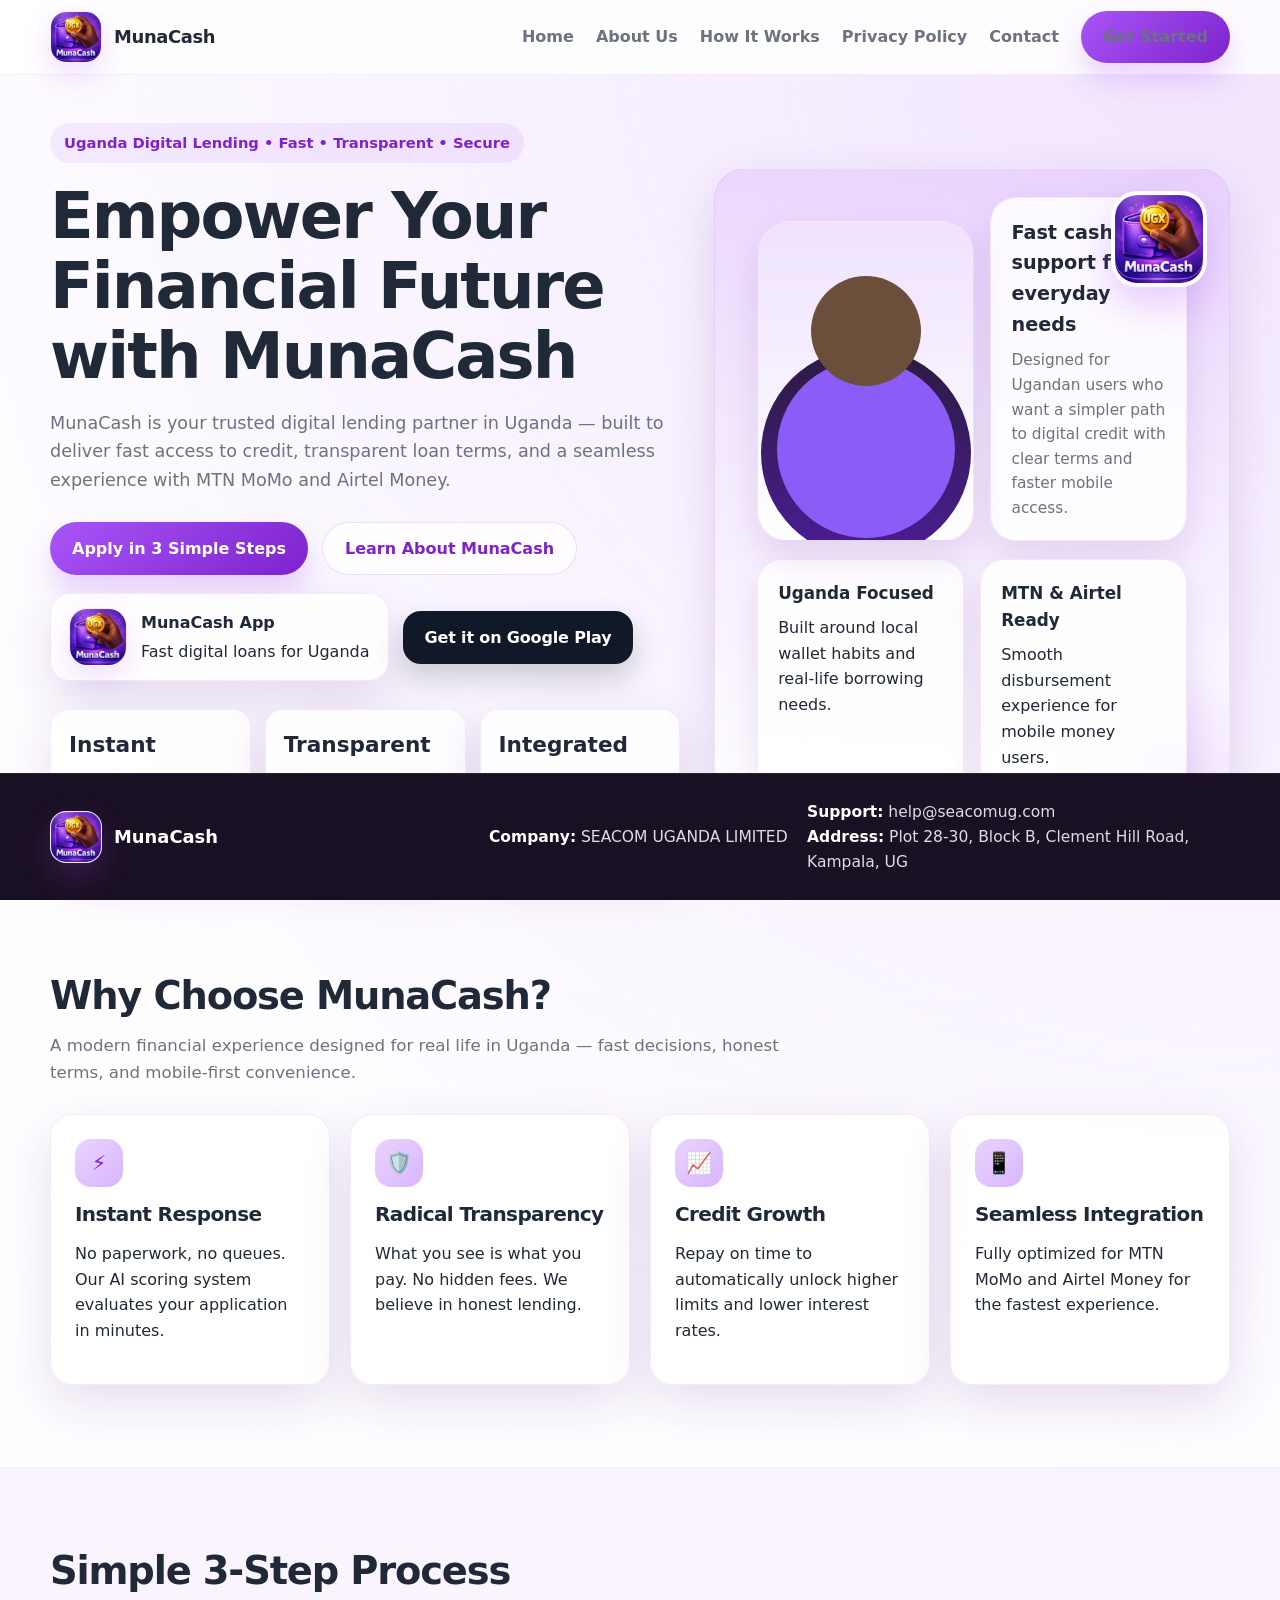
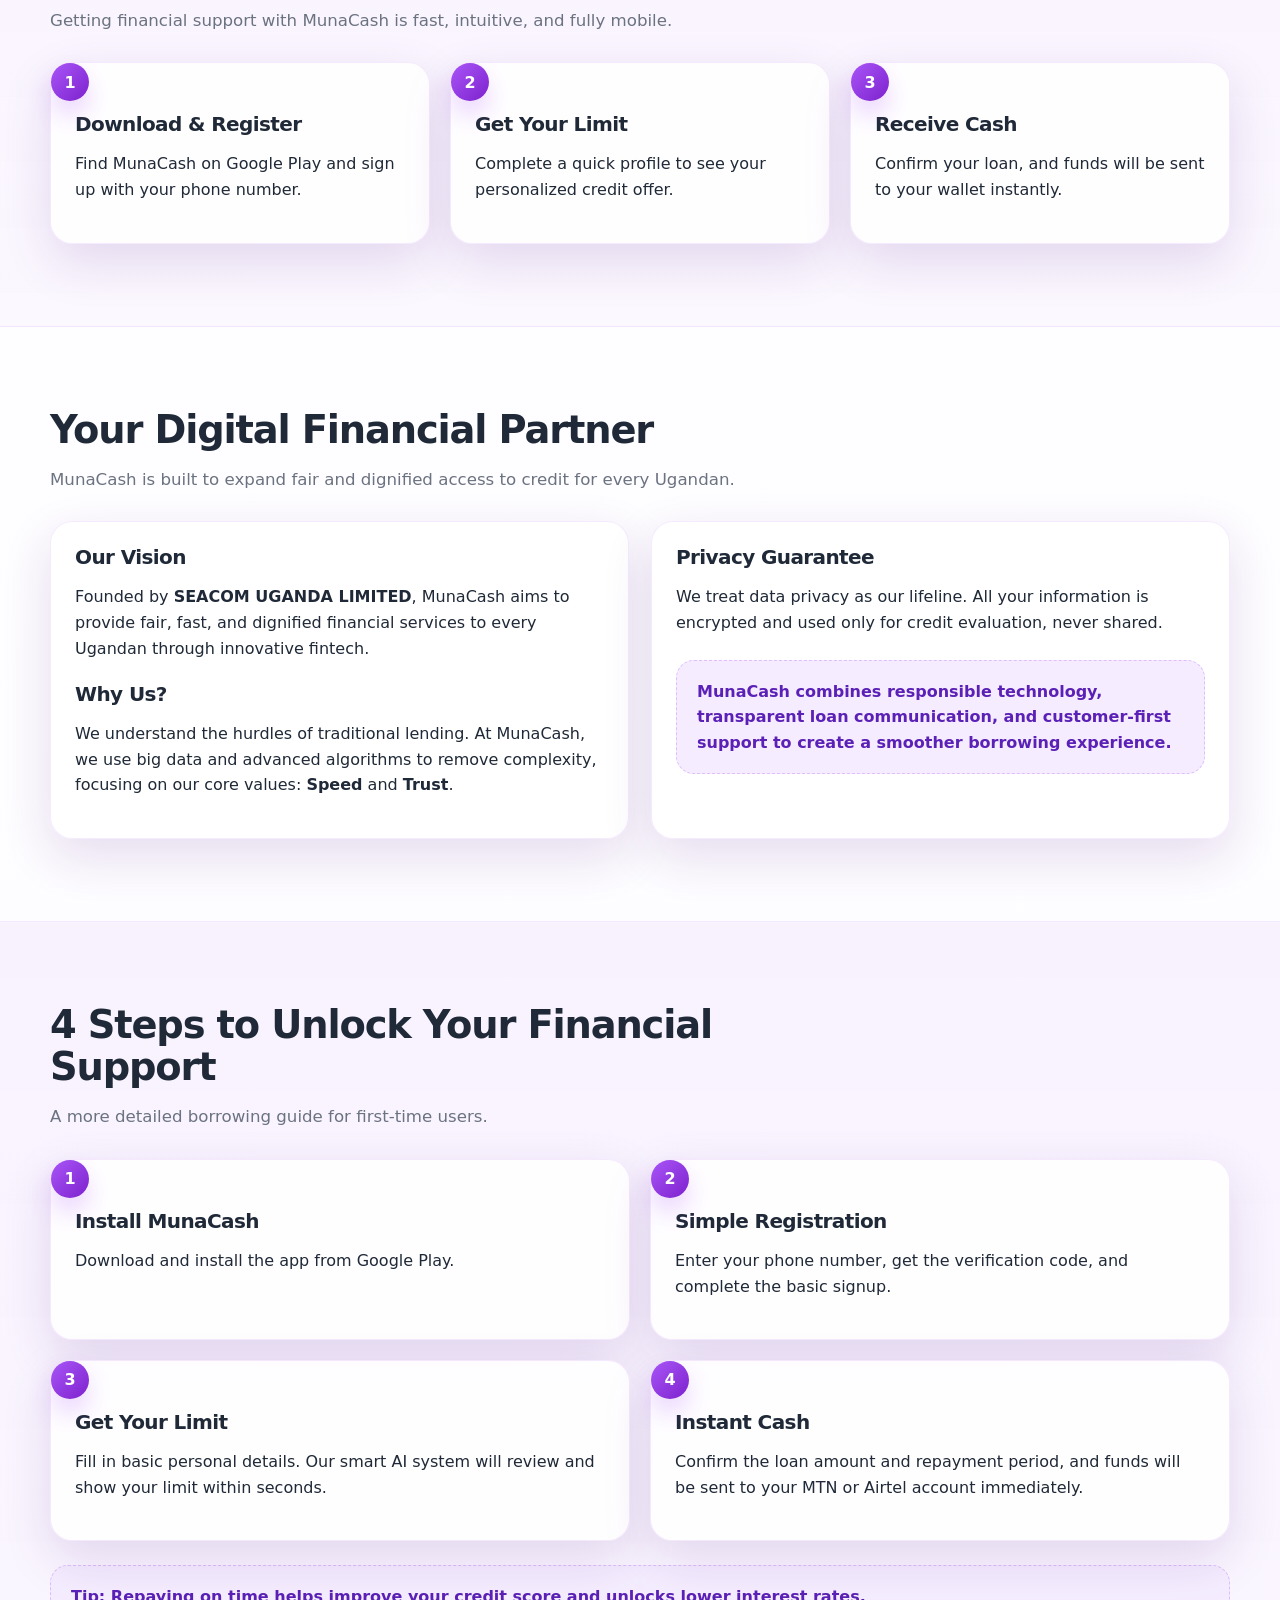
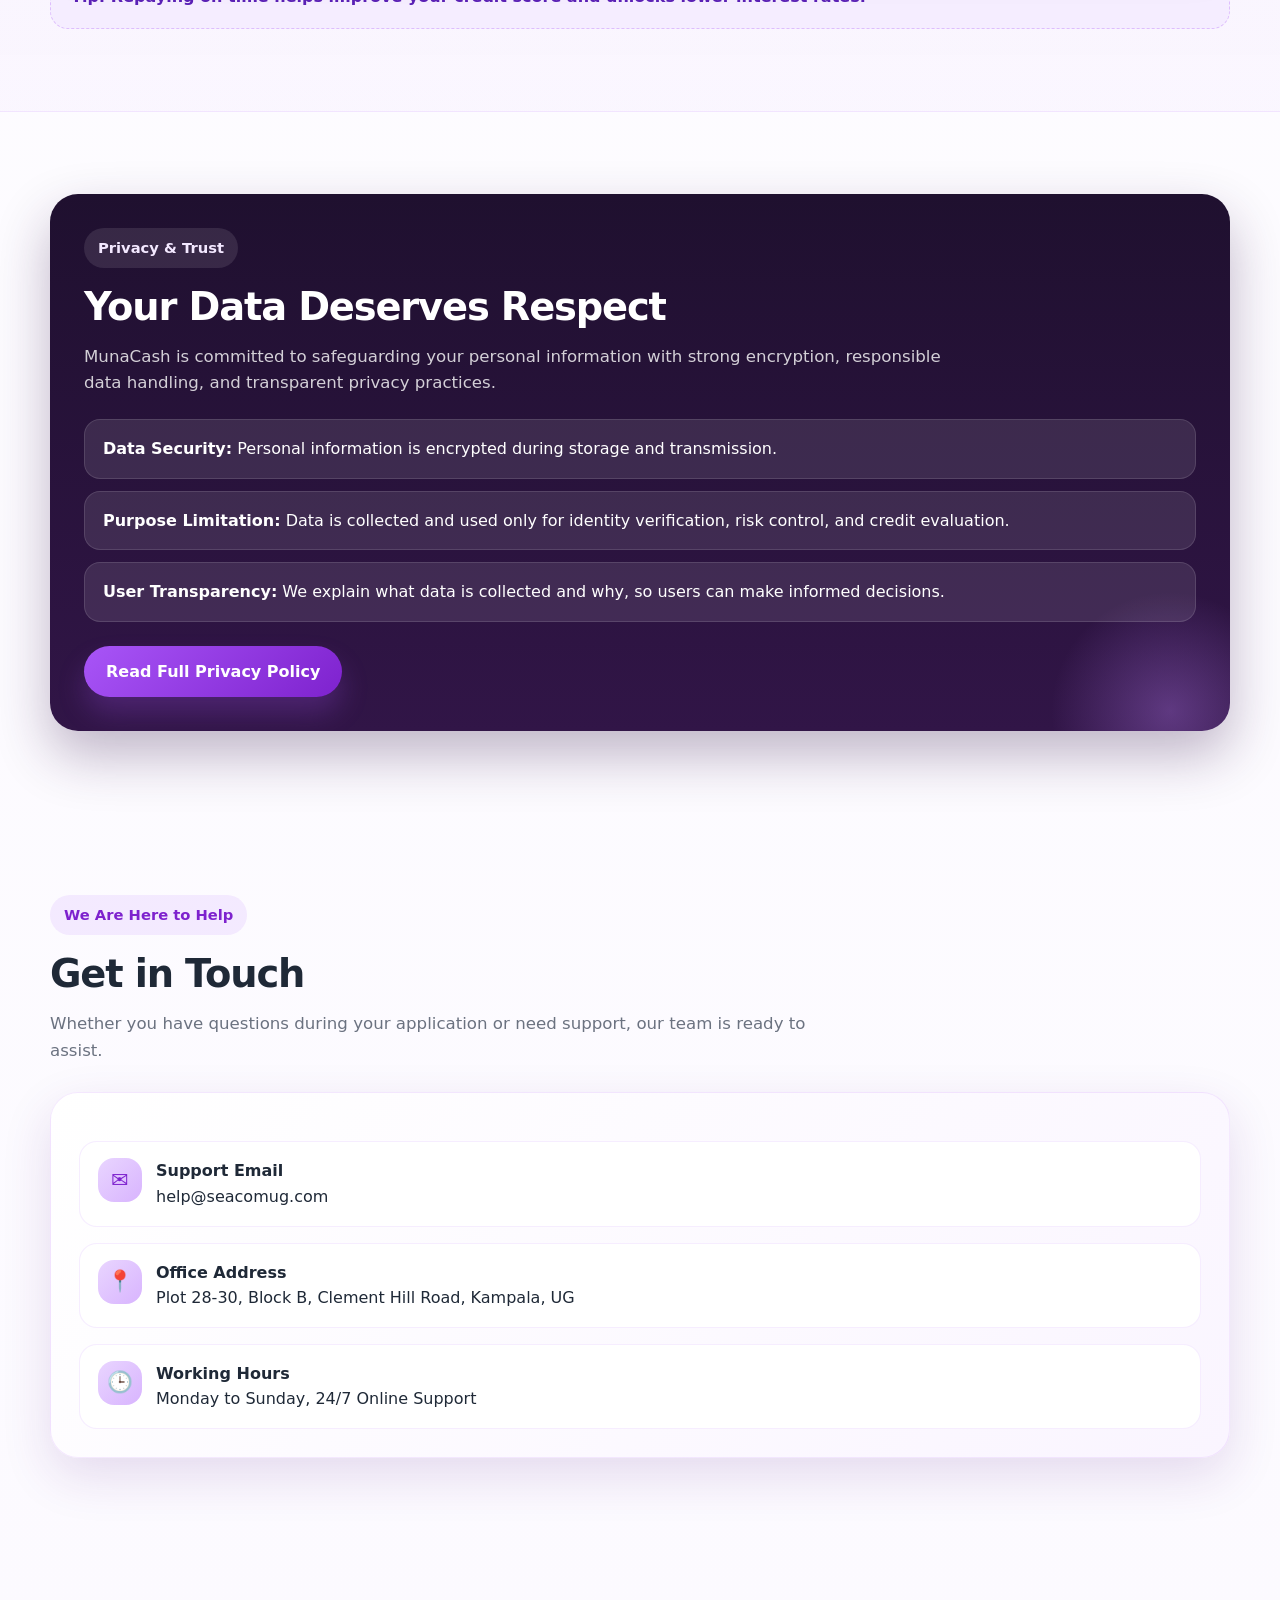
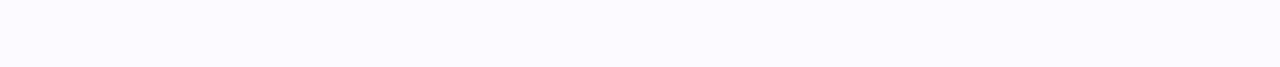
==== commit 7db0810c: "Replace hero UI mockup with Uganda loan illustration block" ====
--- a/index.html
+++ b/index.html
@@ -241,102 +241,136 @@
       font-size: .95rem;
     }
 
-    .phone-card {
+    .illustration-card {
       position: relative;
-      padding: 24px;
+      padding: 28px;
       border-radius: 32px;
-      background: linear-gradient(180deg, rgba(168,85,247,0.14), rgba(255,255,255,0.82));
+      background: linear-gradient(180deg, rgba(168,85,247,0.14), rgba(255,255,255,0.86));
       border: 1px solid rgba(168,85,247,0.14);
       box-shadow: var(--shadow);
+      overflow: hidden;
+      min-height: 620px;
+      display: flex;
+      align-items: center;
+      justify-content: center;
+    }
+
+    .illustration-card::before {
+      content: "";
+      position: absolute;
+      inset: auto -60px -80px auto;
+      width: 240px;
+      height: 240px;
+      border-radius: 999px;
+      background: radial-gradient(circle, rgba(168,85,247,0.18), transparent 70%);
     }
 
     .floating-logo {
       position: absolute;
-      top: -18px;
-      right: 18px;
-      width: 88px;
-      height: 88px;
-      border-radius: 24px;
+      top: 22px;
+      right: 22px;
+      width: 96px;
+      height: 96px;
+      border-radius: 26px;
       object-fit: cover;
       background: #fff;
-      border: 4px solid rgba(255,255,255,0.9);
+      border: 4px solid rgba(255,255,255,0.92);
       box-shadow: 0 18px 40px rgba(168,85,247,0.28);
       z-index: 2;
     }
 
-    .phone {
-      width: min(100%, 360px);
-      margin: 0 auto;
-      background: #111827;
-      border-radius: 36px;
-      padding: 14px;
-      box-shadow: 0 30px 60px rgba(17,24,39,0.22);
-    }
-
-    .screen {
-      min-height: 620px;
+    .hero-visual {
+      position: relative;
+      z-index: 1;
+      width: 100%;
+      max-width: 430px;
+      display: grid;
+      gap: 18px;
+    }
+
+    .visual-main {
+      display: grid;
+      grid-template-columns: 1.05fr 0.95fr;
+      gap: 16px;
+      align-items: end;
+    }
+
+    .visual-person,
+    .visual-copy,
+    .visual-badge,
+    .visual-wallet {
+      background: rgba(255,255,255,0.86);
+      border: 1px solid rgba(168,85,247,0.12);
+      box-shadow: 0 16px 34px rgba(88, 28, 135, 0.12);
+    }
+
+    .visual-person {
+      min-height: 320px;
+      border-radius: 30px;
+      position: relative;
+      overflow: hidden;
+      background: linear-gradient(180deg, #efe2ff 0%, #ffffff 100%);
+    }
+
+    .visual-person::before {
+      content: "";
+      position: absolute;
+      left: 50%;
+      bottom: -18px;
+      width: 210px;
+      height: 210px;
+      transform: translateX(-50%);
+      border-radius: 999px;
+      background: linear-gradient(180deg, #2b1b3f 0%, #4c1d95 100%);
+    }
+
+    .visual-person::after {
+      content: "";
+      position: absolute;
+      left: 50%;
+      top: 54px;
+      width: 110px;
+      height: 110px;
+      transform: translateX(-50%);
+      border-radius: 999px;
+      background: #6b4f3a;
+      box-shadow: 0 118px 0 34px #8b5cf6;
+    }
+
+    .visual-copy {
       border-radius: 26px;
-      overflow: hidden;
-      background: linear-gradient(180deg, #ffffff 0%, #f8f0ff 100%);
-      position: relative;
-    }
-
-    .screen-top {
-      padding: 20px 20px 16px;
-      background: linear-gradient(135deg, #c084fc, #a855f7 58%, #7e22ce);
-      color: #fff;
-    }
-
-    .screen-body {
-      padding: 18px;
-    }
-
-    .loan-card, .mini-card {
-      border-radius: 22px;
-      background: #fff;
-      box-shadow: 0 15px 32px rgba(88, 28, 135, 0.10);
-      border: 1px solid rgba(168,85,247,0.10);
-    }
-
-    .loan-card { padding: 20px; margin-top: -34px; position: relative; }
-    .mini-card { padding: 16px; margin-top: 14px; }
-
-    .pill {
-      display: inline-flex;
-      align-items: center;
-      gap: 8px;
-      border-radius: 999px;
-      background: var(--primary-soft);
-      color: var(--primary-dark);
-      padding: 8px 12px;
-      font-size: .88rem;
-      font-weight: 700;
-    }
-
-    .amount {
-      font-size: 2.5rem;
-      font-weight: 900;
-      letter-spacing: -0.05em;
-      margin: 12px 0 8px;
-      color: #111827;
-    }
-
-    .muted { color: var(--muted); }
-
-    .progress {
-      height: 10px;
-      border-radius: 999px;
-      background: #efe6ff;
-      overflow: hidden;
-      margin: 18px 0 8px;
-    }
-
-    .progress > span {
+      padding: 20px;
+    }
+
+    .visual-copy strong {
       display: block;
-      width: 72%;
-      height: 100%;
-      background: linear-gradient(90deg, #c084fc, #a855f7);
-      border-radius: inherit;
+      font-size: 1.2rem;
+      margin-bottom: 8px;
+    }
+
+    .visual-copy p {
+      margin: 0;
+      color: var(--muted);
+      font-size: .96rem;
+    }
+
+    .visual-bottom {
+      display: grid;
+      grid-template-columns: 1fr 1fr;
+      gap: 16px;
+    }
+
+    .visual-badge,
+    .visual-wallet {
+      border-radius: 24px;
+      padding: 20px;
+    }
+
+    .visual-badge strong,
+    .visual-wallet strong {
+      display: block;
+      margin-bottom: 8px;
+      font-size: 1.05rem;
     }
 
     .grid-2, .grid-3, .grid-4 {
@@ -539,8 +573,9 @@
     @media (max-width: 640px) {
       .hero { padding-top: 28px; }
       section { padding: 62px 0; }
-      .phone-card { padding: 14px; }
-      .screen { min-height: auto; }
+      .illustration-card { min-height: auto; padding: 20px; }
+      .visual-main, .visual-bottom { grid-template-columns: 1fr; }
+      .floating-logo { width: 82px; height: 82px; top: 16px; right: 16px; }
       .privacy-box, .contact-box { padding: 22px; }
       .topbar .nav { min-height: 68px; }
     }
@@ -604,41 +639,24 @@
           </div>
         </div>
 
-        <div class="phone-card" aria-hidden="true">
+        <div class="illustration-card" aria-hidden="true">
           <img src="assets/logo.jpg" alt="MunaCash icon" class="floating-logo" />
-          <div class="phone">
-            <div class="screen">
-              <div class="screen-top">
-                <div style="display:flex; justify-content:space-between; align-items:center; margin-bottom: 20px;">
-                  <strong style="font-size:1.05rem;">MunaCash</strong>
-                  <span style="font-size:.95rem; opacity:.9;">Loan Dashboard</span>
-                </div>
-                <div style="font-size:2rem; font-weight:900; letter-spacing:-0.04em; max-width:10ch; line-height:1.05;">Fast support when you need it most.</div>
+          <div class="hero-visual">
+            <div class="visual-main">
+              <div class="visual-person"></div>
+              <div class="visual-copy">
+                <strong>Fast cash support for everyday needs</strong>
+                <p>Designed for Ugandan users who want a simpler path to digital credit with clear terms and faster mobile access.</p>
               </div>
-              <div class="screen-body">
-                <div class="loan-card">
-                  <span class="pill">Pre-approved credit offer</span>
-                  <div class="amount">UGX 800,000</div>
-                  <div class="muted">Available limit based on your profile</div>
-                  <div class="progress"><span></span></div>
-                  <div class="muted" style="display:flex; justify-content:space-between; gap:12px; font-size:.92rem;">
-                    <span>Approval progress</span>
-                    <strong style="color:var(--primary-dark)">72%</strong>
-                  </div>
-                </div>
-                <div class="mini-card">
-                  <div style="display:flex; justify-content:space-between; gap:16px; align-items:center;">
-                    <div>
-                      <strong style="display:block; margin-bottom:4px;">Wallet Payout</strong>
-                      <span class="muted">Send cash to MTN MoMo or Airtel Money</span>
-                    </div>
-                    <span class="pill">Instant</span>
-                  </div>
-                </div>
-                <div class="mini-card">
-                  <strong style="display:block; margin-bottom:8px;">Credit Growth</strong>
-                  <span class="muted">Repay on time to unlock higher limits and lower interest rates automatically.</span>
-                </div>
+            </div>
+            <div class="visual-bottom">
+              <div class="visual-badge">
+                <strong>Uganda Focused</strong>
+                <span class="muted">Built around local wallet habits and real-life borrowing needs.</span>
+              </div>
+              <div class="visual-wallet">
+                <strong>MTN & Airtel Ready</strong>
+                <span class="muted">Smooth disbursement experience for mobile money users.</span>
               </div>
             </div>
           </div>
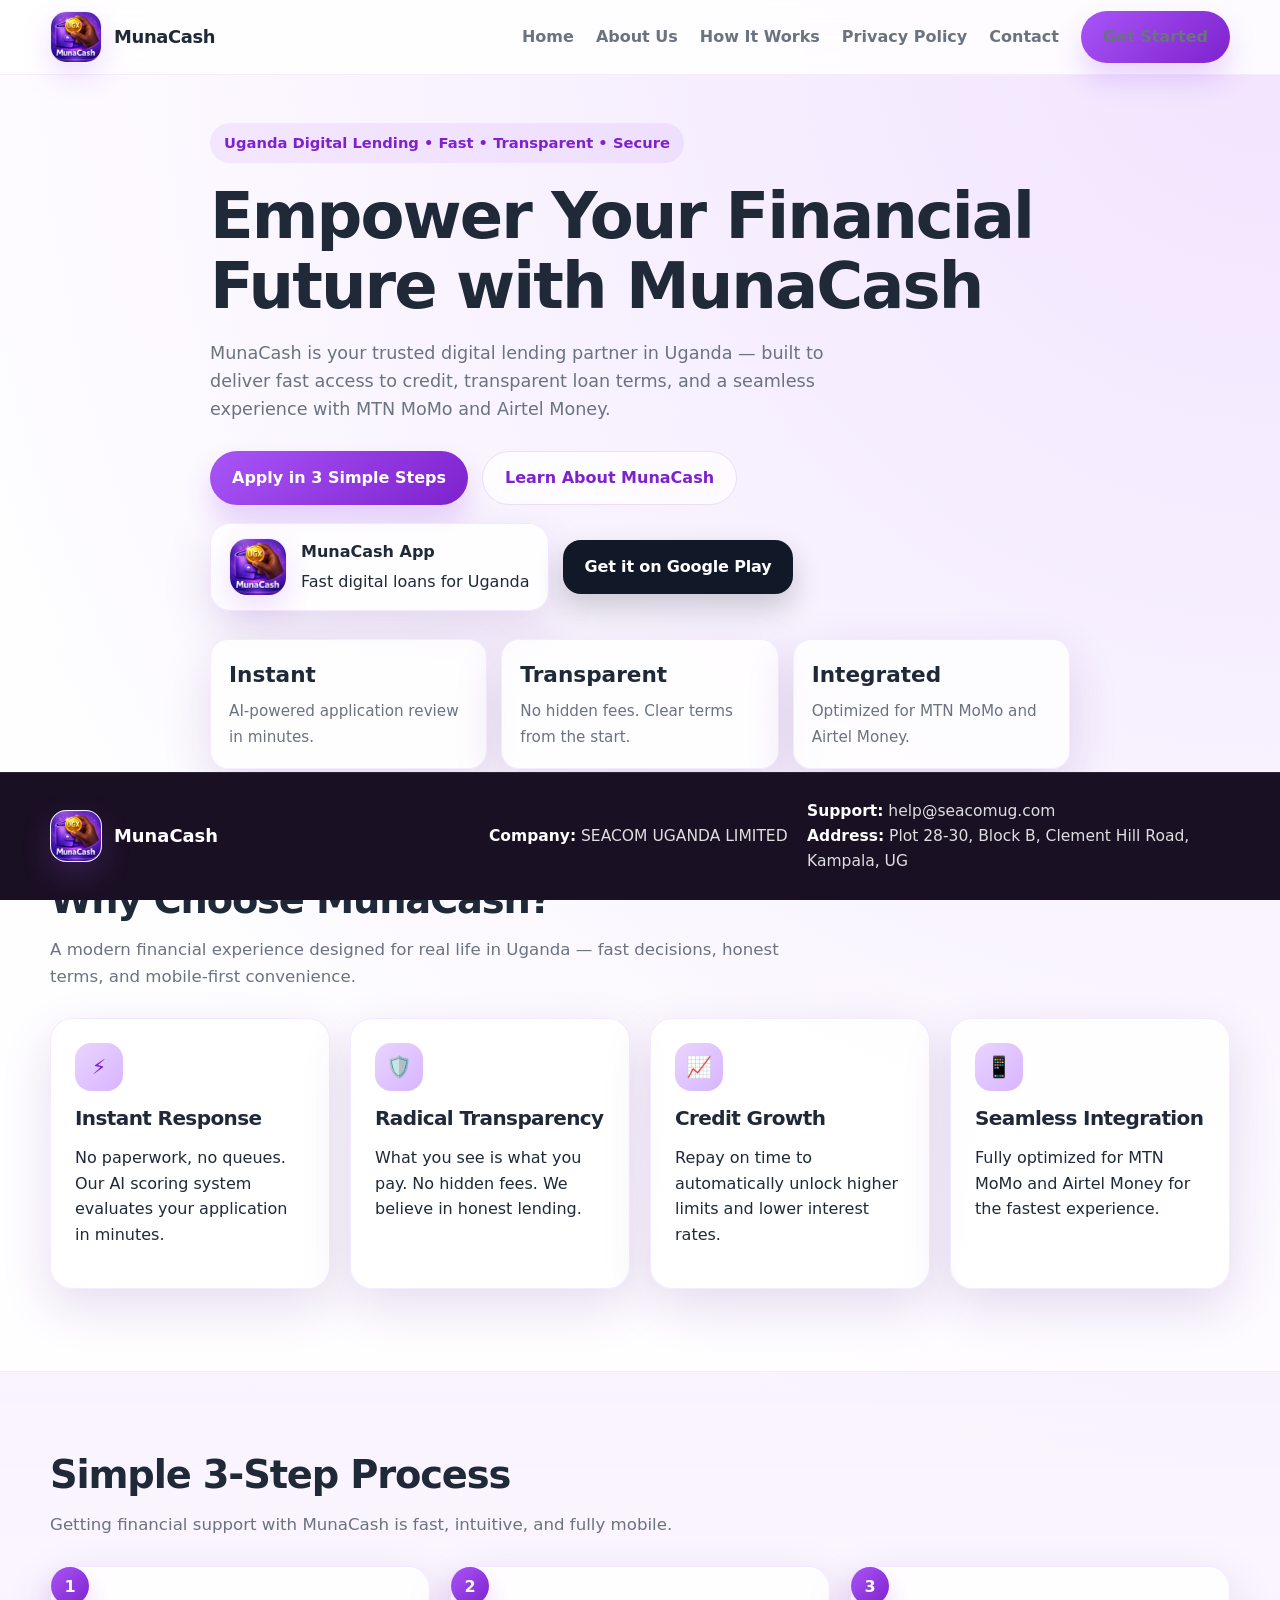
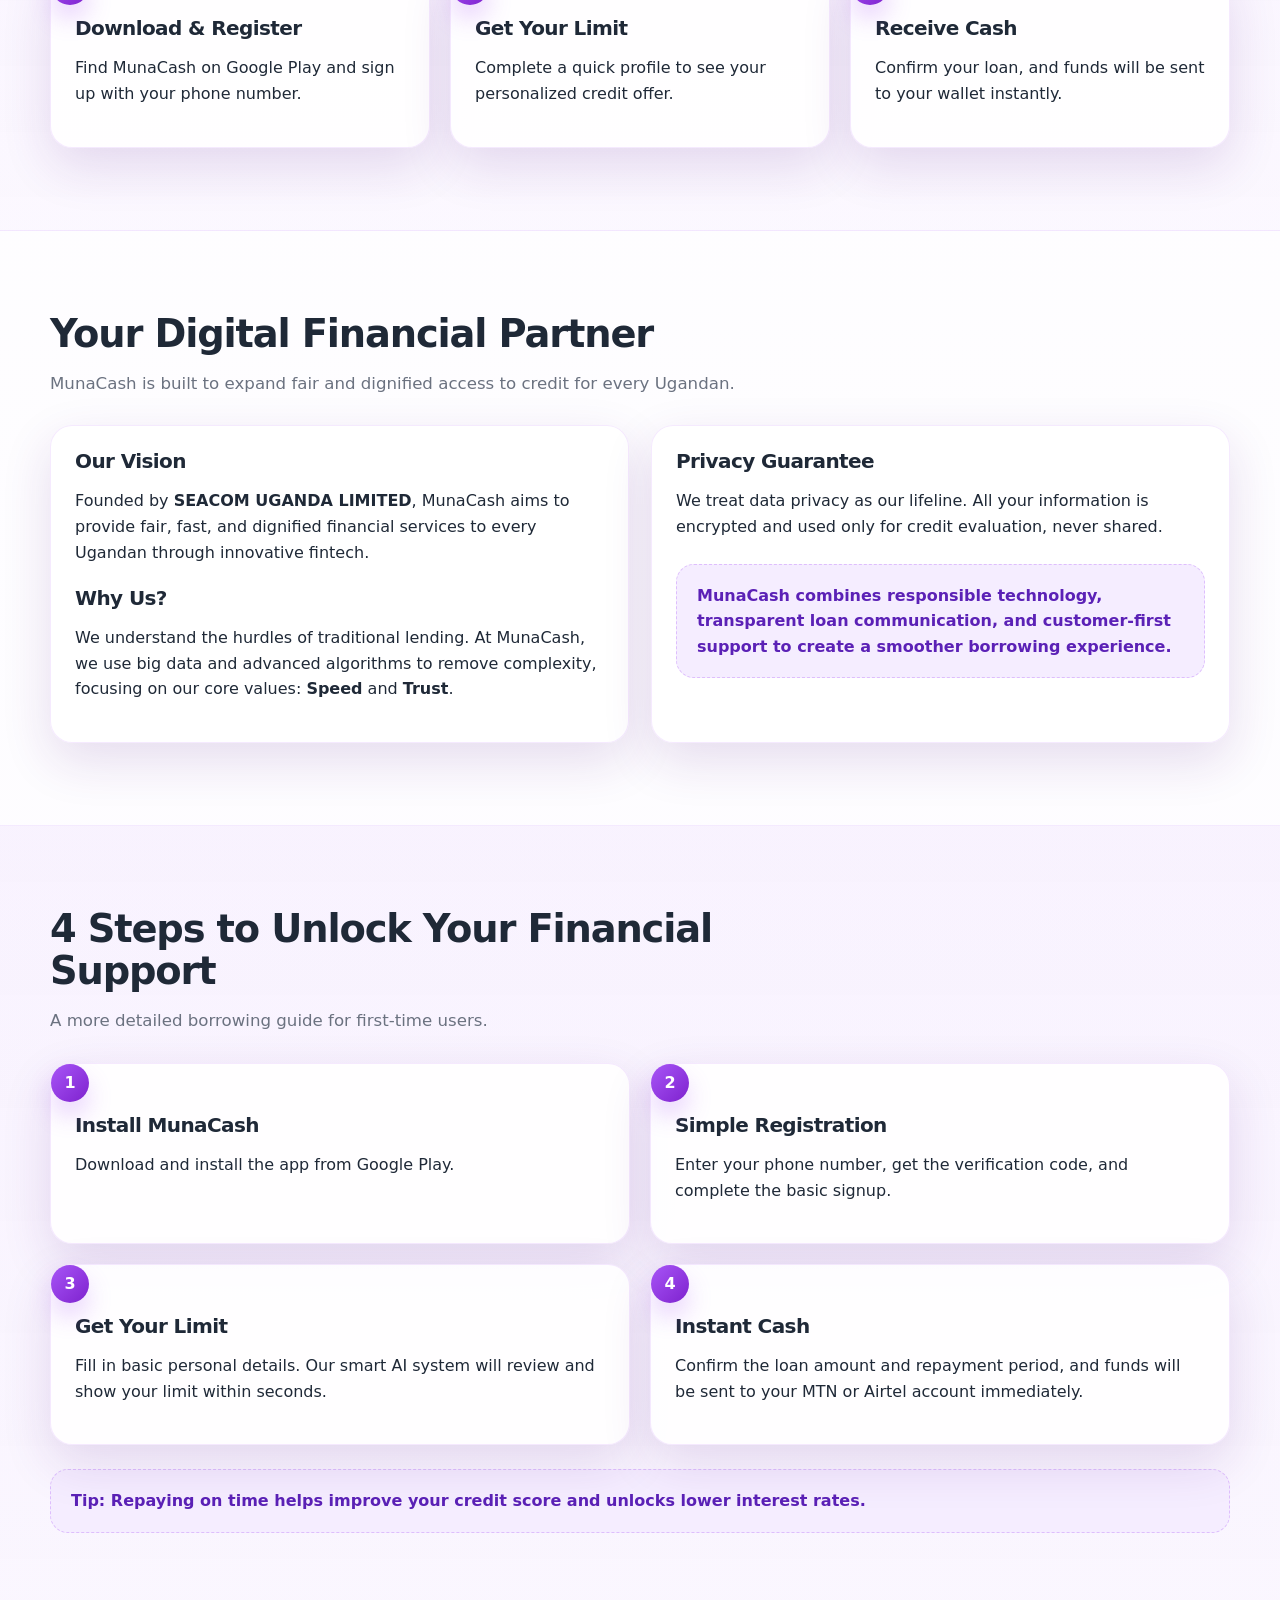
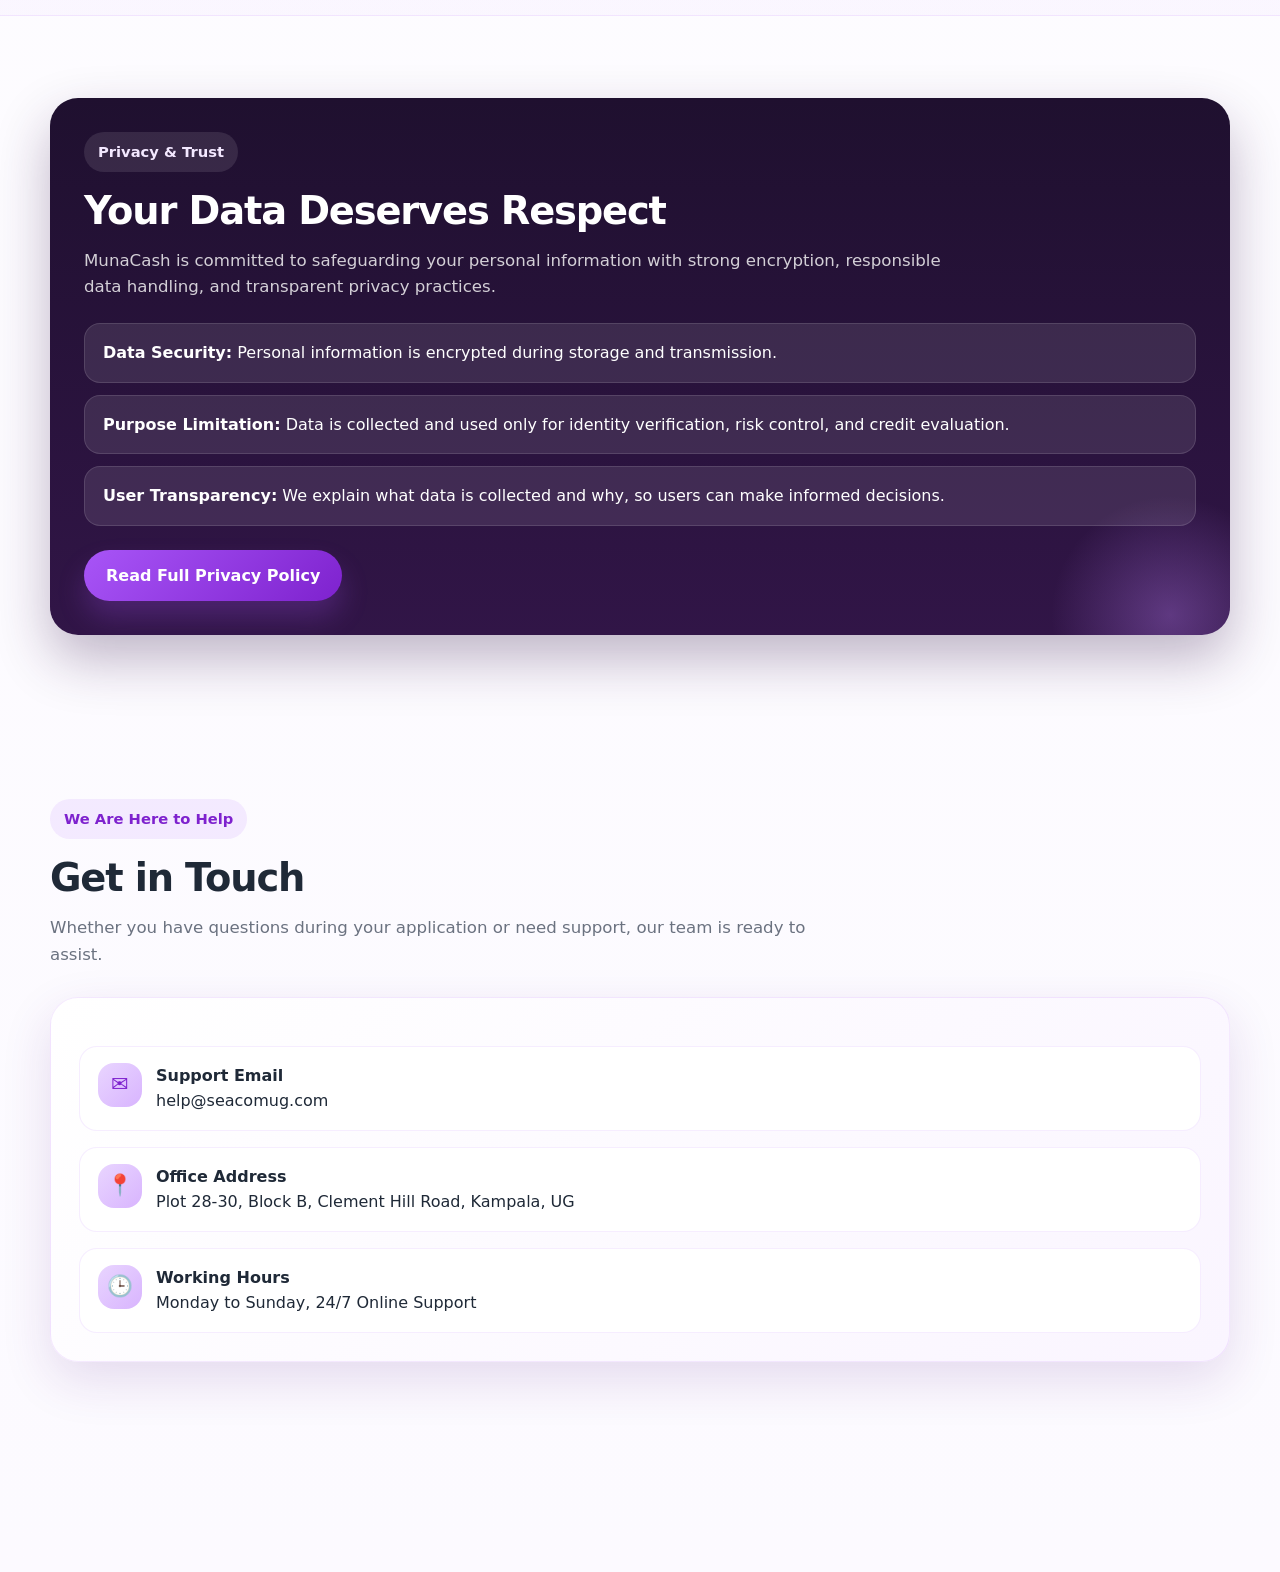
==== commit 31eede3f: "Remove right-side hero block for cleaner single-column layout" ====
--- a/index.html
+++ b/index.html
@@ -126,10 +126,8 @@
     }
 
     .hero-wrap {
-      display: grid;
-      grid-template-columns: 1.1fr 0.9fr;
-      gap: 34px;
-      align-items: center;
+      display: block;
+      max-width: 860px;
     }
 
     .eyebrow {
@@ -241,137 +239,7 @@
       font-size: .95rem;
     }
 
-    .illustration-card {
-      position: relative;
-      padding: 28px;
-      border-radius: 32px;
-      background: linear-gradient(180deg, rgba(168,85,247,0.14), rgba(255,255,255,0.86));
-      border: 1px solid rgba(168,85,247,0.14);
-      box-shadow: var(--shadow);
-      overflow: hidden;
-      min-height: 620px;
-      display: flex;
-      align-items: center;
-      justify-content: center;
-    }
-
-    .illustration-card::before {
-      content: "";
-      position: absolute;
-      inset: auto -60px -80px auto;
-      width: 240px;
-      height: 240px;
-      border-radius: 999px;
-      background: radial-gradient(circle, rgba(168,85,247,0.18), transparent 70%);
-    }
-
-    .floating-logo {
-      position: absolute;
-      top: 22px;
-      right: 22px;
-      width: 96px;
-      height: 96px;
-      border-radius: 26px;
-      object-fit: cover;
-      background: #fff;
-      border: 4px solid rgba(255,255,255,0.92);
-      box-shadow: 0 18px 40px rgba(168,85,247,0.28);
-      z-index: 2;
-    }
-
-    .hero-visual {
-      position: relative;
-      z-index: 1;
-      width: 100%;
-      max-width: 430px;
-      display: grid;
-      gap: 18px;
-    }
-
-    .visual-main {
-      display: grid;
-      grid-template-columns: 1.05fr 0.95fr;
-      gap: 16px;
-      align-items: end;
-    }
-
-    .visual-person,
-    .visual-copy,
-    .visual-badge,
-    .visual-wallet {
-      background: rgba(255,255,255,0.86);
-      border: 1px solid rgba(168,85,247,0.12);
-      box-shadow: 0 16px 34px rgba(88, 28, 135, 0.12);
-    }
-
-    .visual-person {
-      min-height: 320px;
-      border-radius: 30px;
-      position: relative;
-      overflow: hidden;
-      background: linear-gradient(180deg, #efe2ff 0%, #ffffff 100%);
-    }
-
-    .visual-person::before {
-      content: "";
-      position: absolute;
-      left: 50%;
-      bottom: -18px;
-      width: 210px;
-      height: 210px;
-      transform: translateX(-50%);
-      border-radius: 999px;
-      background: linear-gradient(180deg, #2b1b3f 0%, #4c1d95 100%);
-    }
-
-    .visual-person::after {
-      content: "";
-      position: absolute;
-      left: 50%;
-      top: 54px;
-      width: 110px;
-      height: 110px;
-      transform: translateX(-50%);
-      border-radius: 999px;
-      background: #6b4f3a;
-      box-shadow: 0 118px 0 34px #8b5cf6;
-    }
-
-    .visual-copy {
-      border-radius: 26px;
-      padding: 20px;
-    }
-
-    .visual-copy strong {
-      display: block;
-      font-size: 1.2rem;
-      margin-bottom: 8px;
-    }
-
-    .visual-copy p {
-      margin: 0;
-      color: var(--muted);
-      font-size: .96rem;
-    }
-
-    .visual-bottom {
-      display: grid;
-      grid-template-columns: 1fr 1fr;
-      gap: 16px;
-    }
-
-    .visual-badge,
-    .visual-wallet {
-      border-radius: 24px;
-      padding: 20px;
-    }
-
-    .visual-badge strong,
-    .visual-wallet strong {
-      display: block;
-      margin-bottom: 8px;
-      font-size: 1.05rem;
-    }
+
 
     .grid-2, .grid-3, .grid-4 {
       display: grid;
@@ -573,9 +441,6 @@
     @media (max-width: 640px) {
       .hero { padding-top: 28px; }
       section { padding: 62px 0; }
-      .illustration-card { min-height: auto; padding: 20px; }
-      .visual-main, .visual-bottom { grid-template-columns: 1fr; }
-      .floating-logo { width: 82px; height: 82px; top: 16px; right: 16px; }
       .privacy-box, .contact-box { padding: 22px; }
       .topbar .nav { min-height: 68px; }
     }
@@ -639,28 +504,6 @@
           </div>
         </div>
 
-        <div class="illustration-card" aria-hidden="true">
-          <img src="assets/logo.jpg" alt="MunaCash icon" class="floating-logo" />
-          <div class="hero-visual">
-            <div class="visual-main">
-              <div class="visual-person"></div>
-              <div class="visual-copy">
-                <strong>Fast cash support for everyday needs</strong>
-                <p>Designed for Ugandan users who want a simpler path to digital credit with clear terms and faster mobile access.</p>
-              </div>
-            </div>
-            <div class="visual-bottom">
-              <div class="visual-badge">
-                <strong>Uganda Focused</strong>
-                <span class="muted">Built around local wallet habits and real-life borrowing needs.</span>
-              </div>
-              <div class="visual-wallet">
-                <strong>MTN & Airtel Ready</strong>
-                <span class="muted">Smooth disbursement experience for mobile money users.</span>
-              </div>
-            </div>
-          </div>
-        </div>
       </div>
     </section>
 
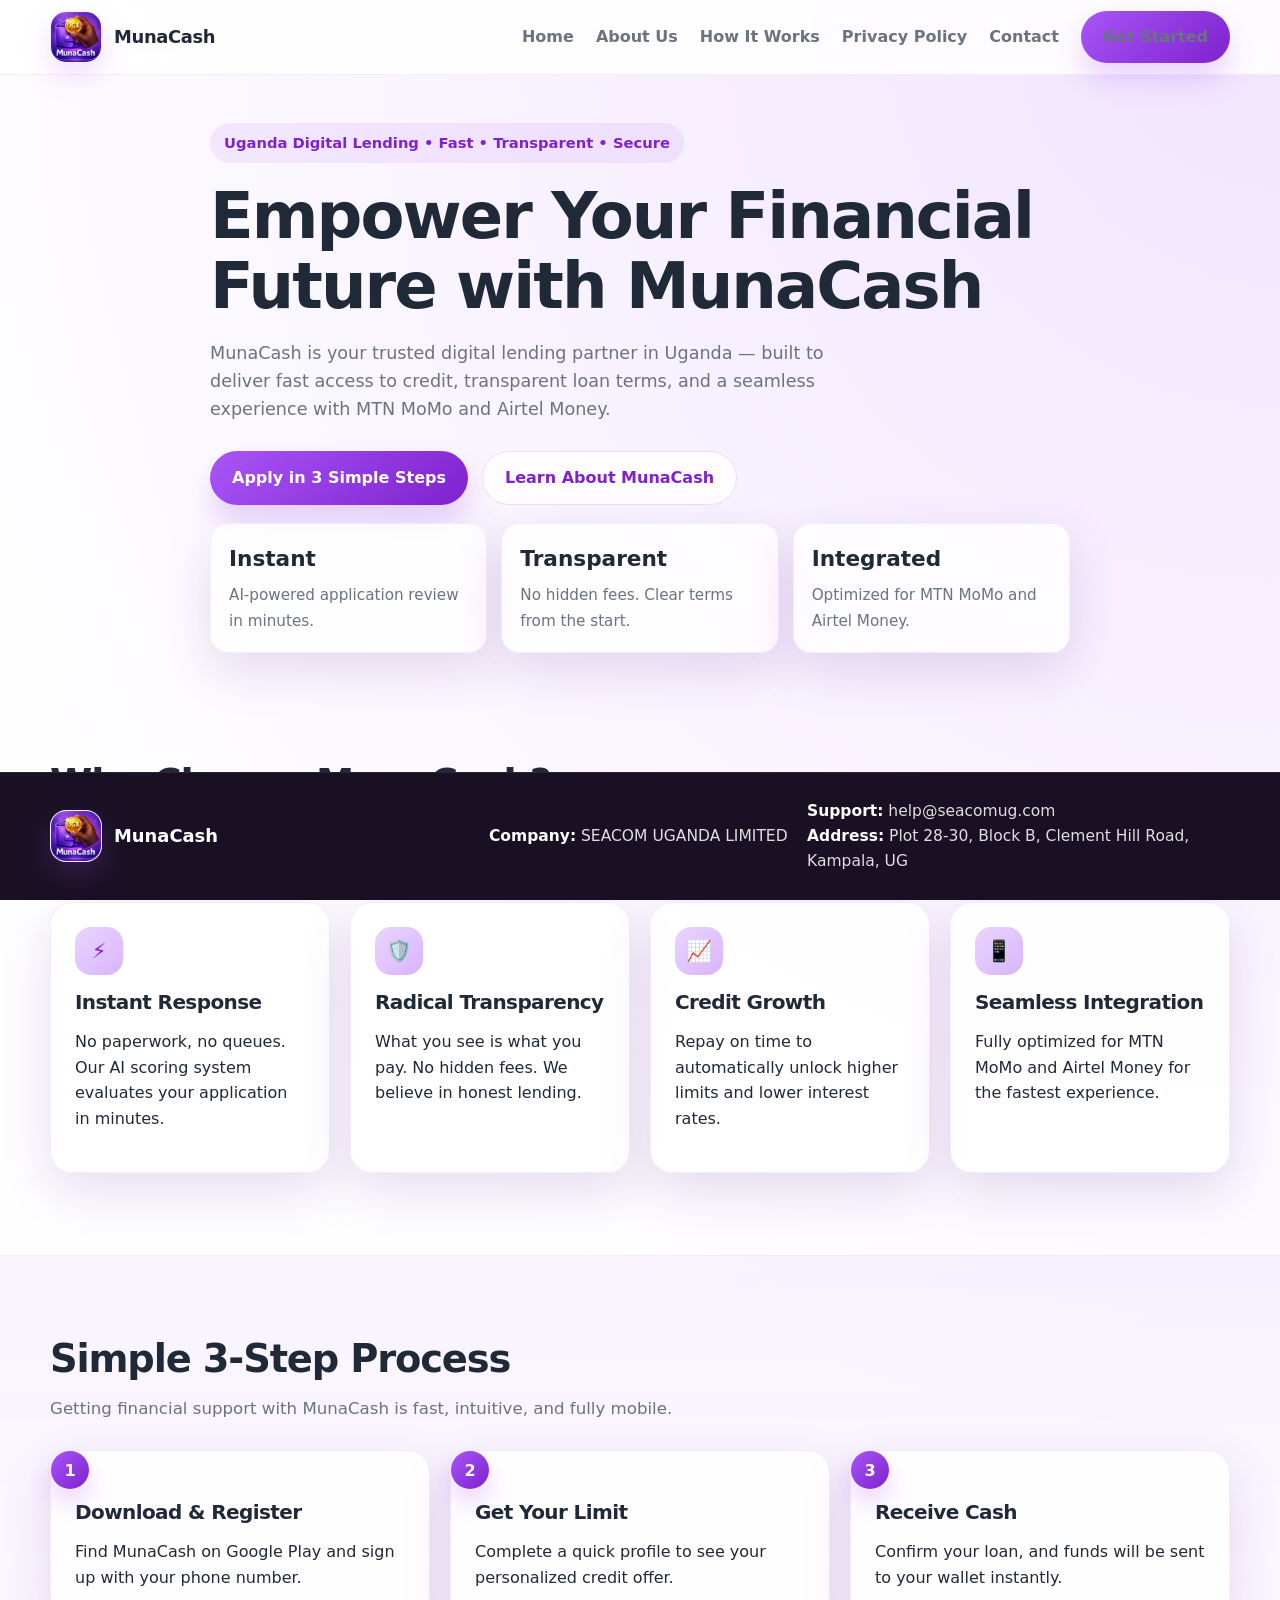
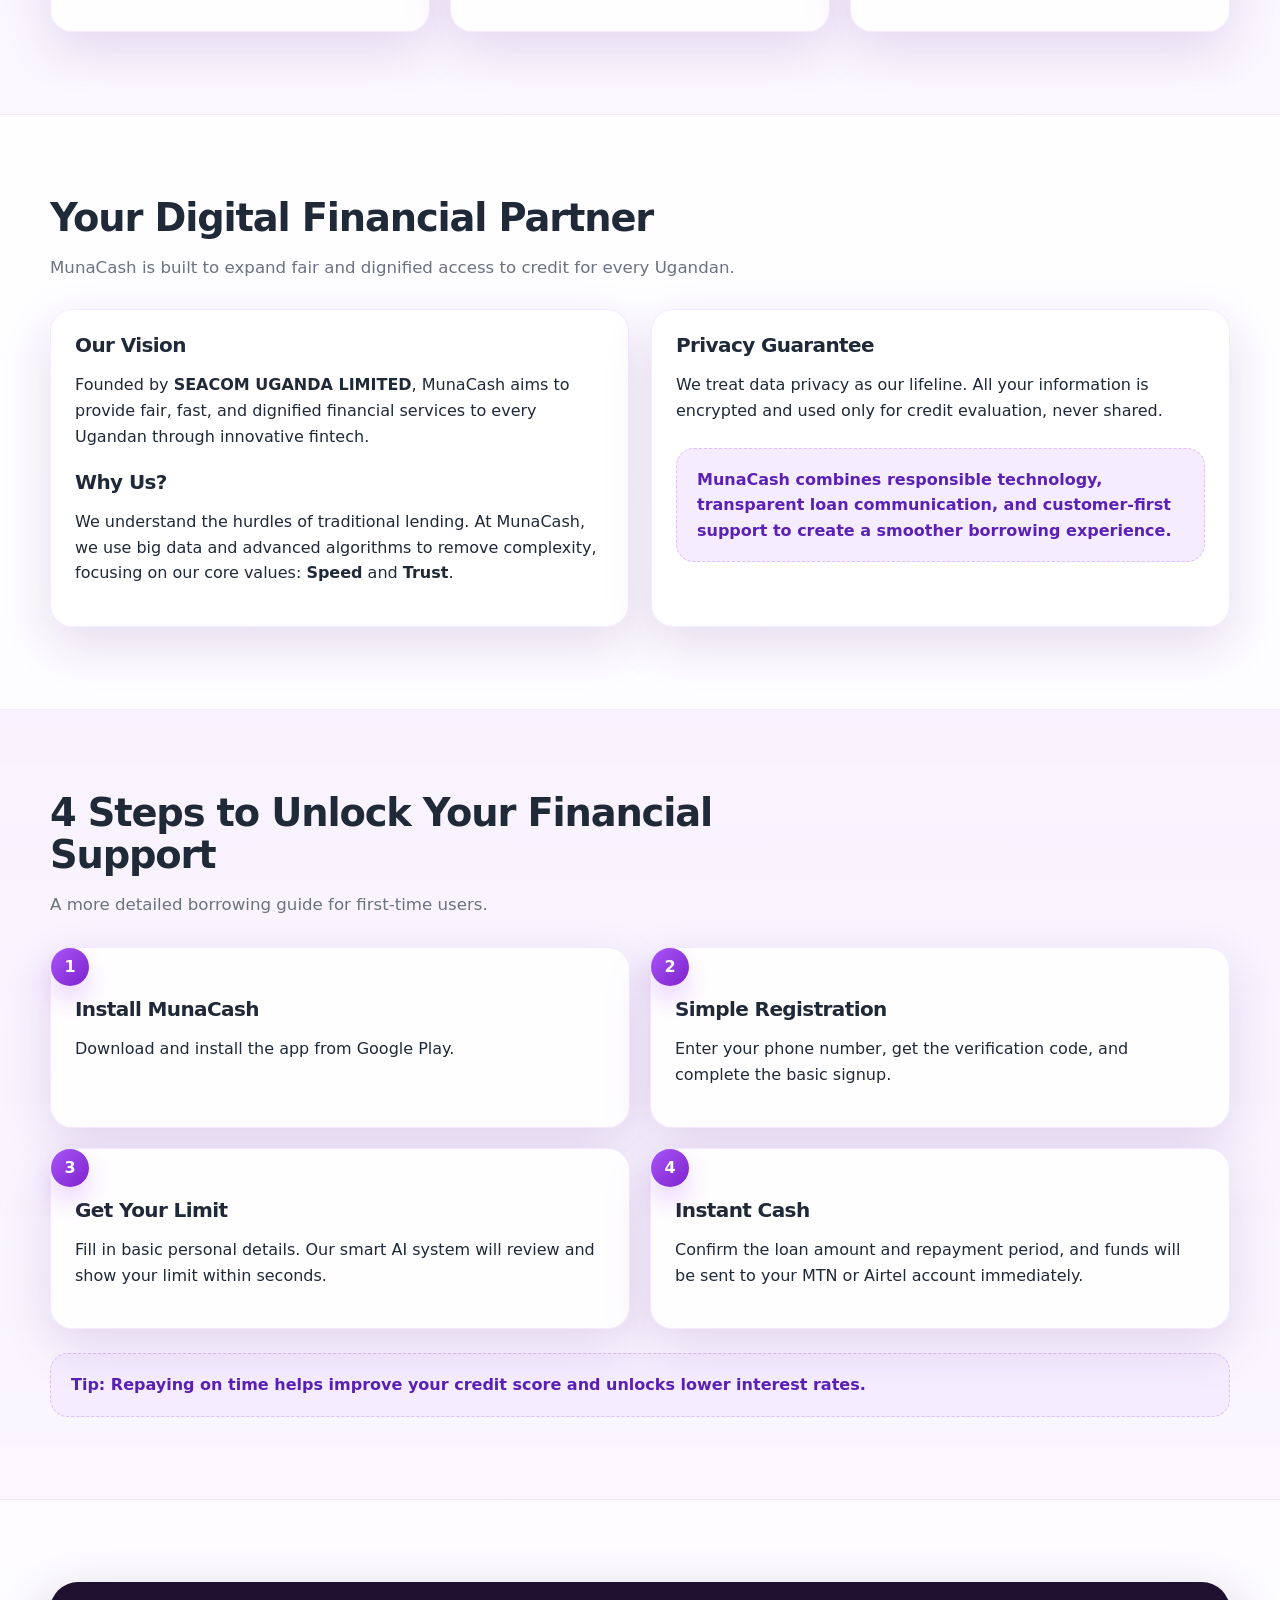
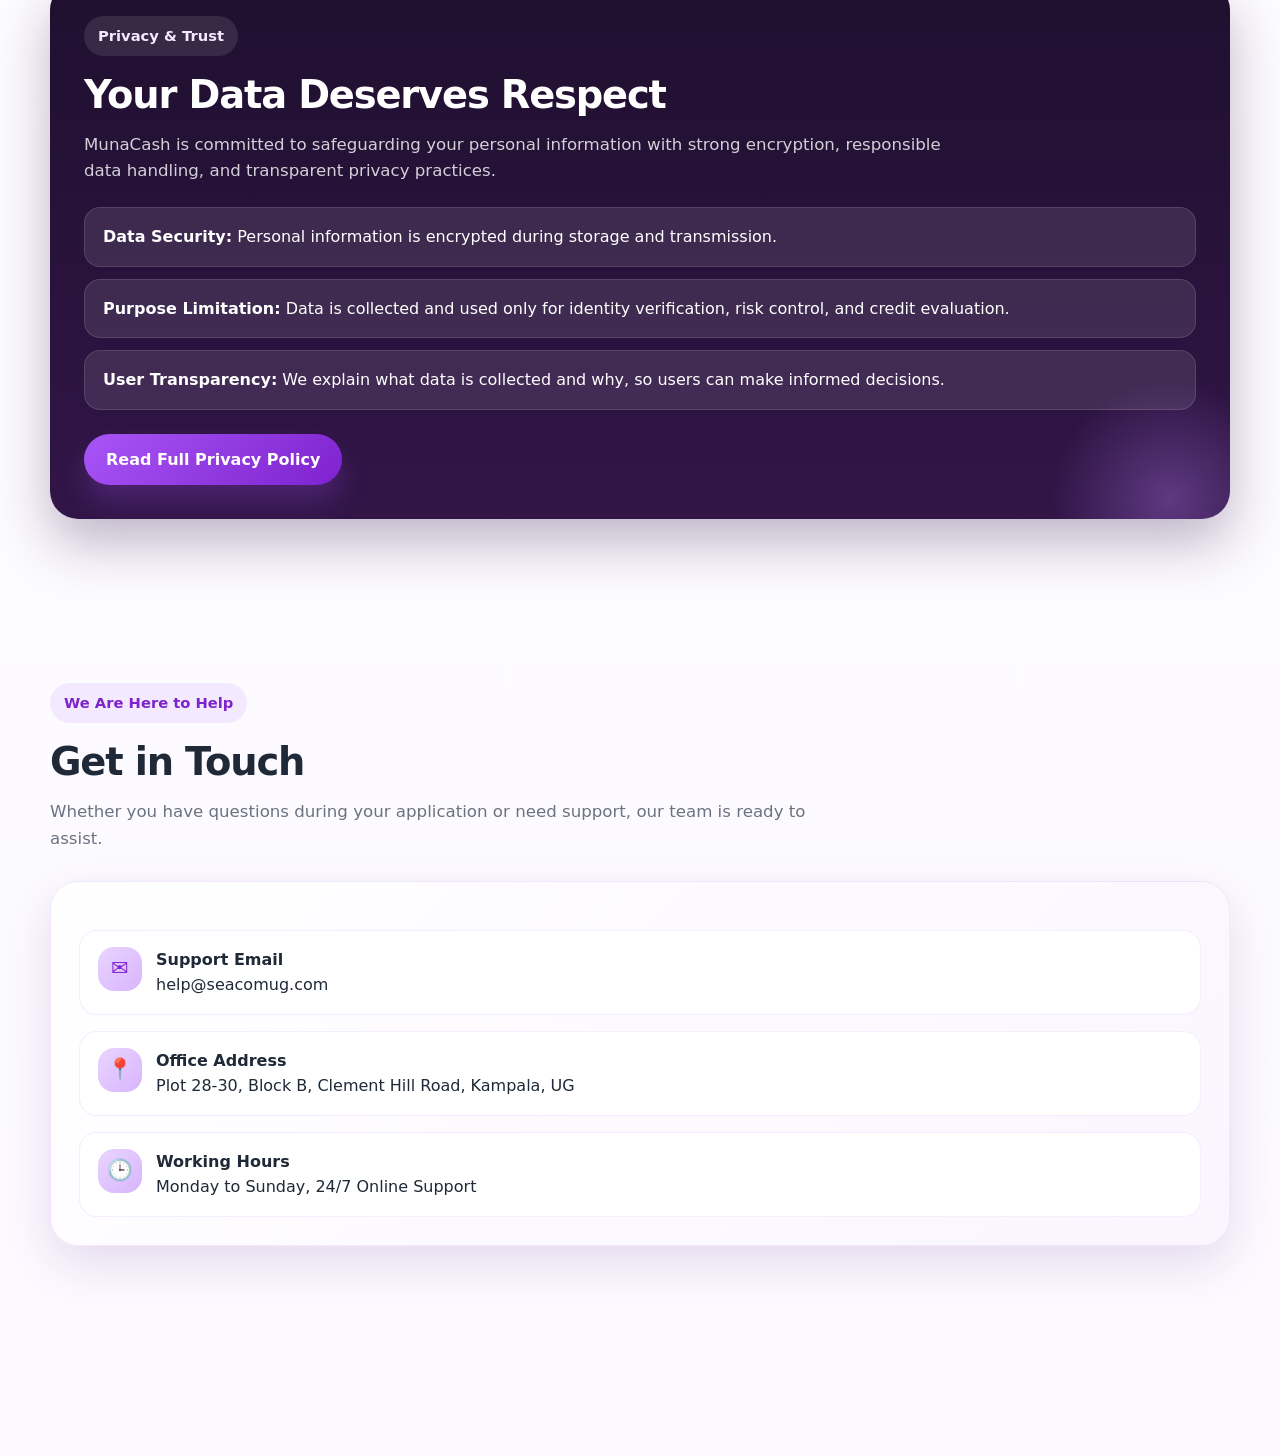
==== commit 0c3975af: "Remove hero download section" ====
--- a/index.html
+++ b/index.html
@@ -162,47 +162,7 @@
       margin-bottom: 18px;
     }
 
-    .download-strip {
-      display: flex;
-      flex-wrap: wrap;
-      gap: 14px;
-      align-items: center;
-      margin-bottom: 28px;
-    }
-
-    .download-card {
-      display: flex;
-      align-items: center;
-      gap: 14px;
-      padding: 14px 18px;
-      border-radius: 20px;
-      background: rgba(255,255,255,0.82);
-      border: 1px solid rgba(168,85,247,0.12);
-      box-shadow: var(--shadow);
-    }
-
-    .download-logo {
-      width: 58px;
-      height: 58px;
-      border-radius: 18px;
-      object-fit: cover;
-      border: 1px solid rgba(168,85,247,0.12);
-      box-shadow: 0 12px 30px rgba(168,85,247,0.18);
-      background: #fff;
-    }
-
-    .play-btn {
-      display: inline-flex;
-      align-items: center;
-      justify-content: center;
-      padding: 14px 22px;
-      border-radius: 18px;
-      background: #111827;
-      color: #fff;
-      font-weight: 800;
-      letter-spacing: -0.01em;
-      box-shadow: 0 14px 30px rgba(17,24,39,0.20);
-    }
+
 
     .ghost {
       display: inline-flex;
@@ -477,16 +437,6 @@
           <div class="hero-actions">
             <a href="#how-it-works" class="cta">Apply in 3 Simple Steps</a>
             <a href="#about" class="ghost">Learn About MunaCash</a>
-          </div>
-          <div class="download-strip">
-            <div class="download-card">
-              <img src="assets/logo.jpg" alt="MunaCash app icon" class="download-logo" />
-              <div>
-                <strong style="display:block; margin-bottom:4px;">MunaCash App</strong>
-                <span class="muted">Fast digital loans for Uganda</span>
-              </div>
-            </div>
-            <a href="#how-it-works" class="play-btn">Get it on Google Play</a>
           </div>
           <div class="hero-stats">
             <div class="stat">
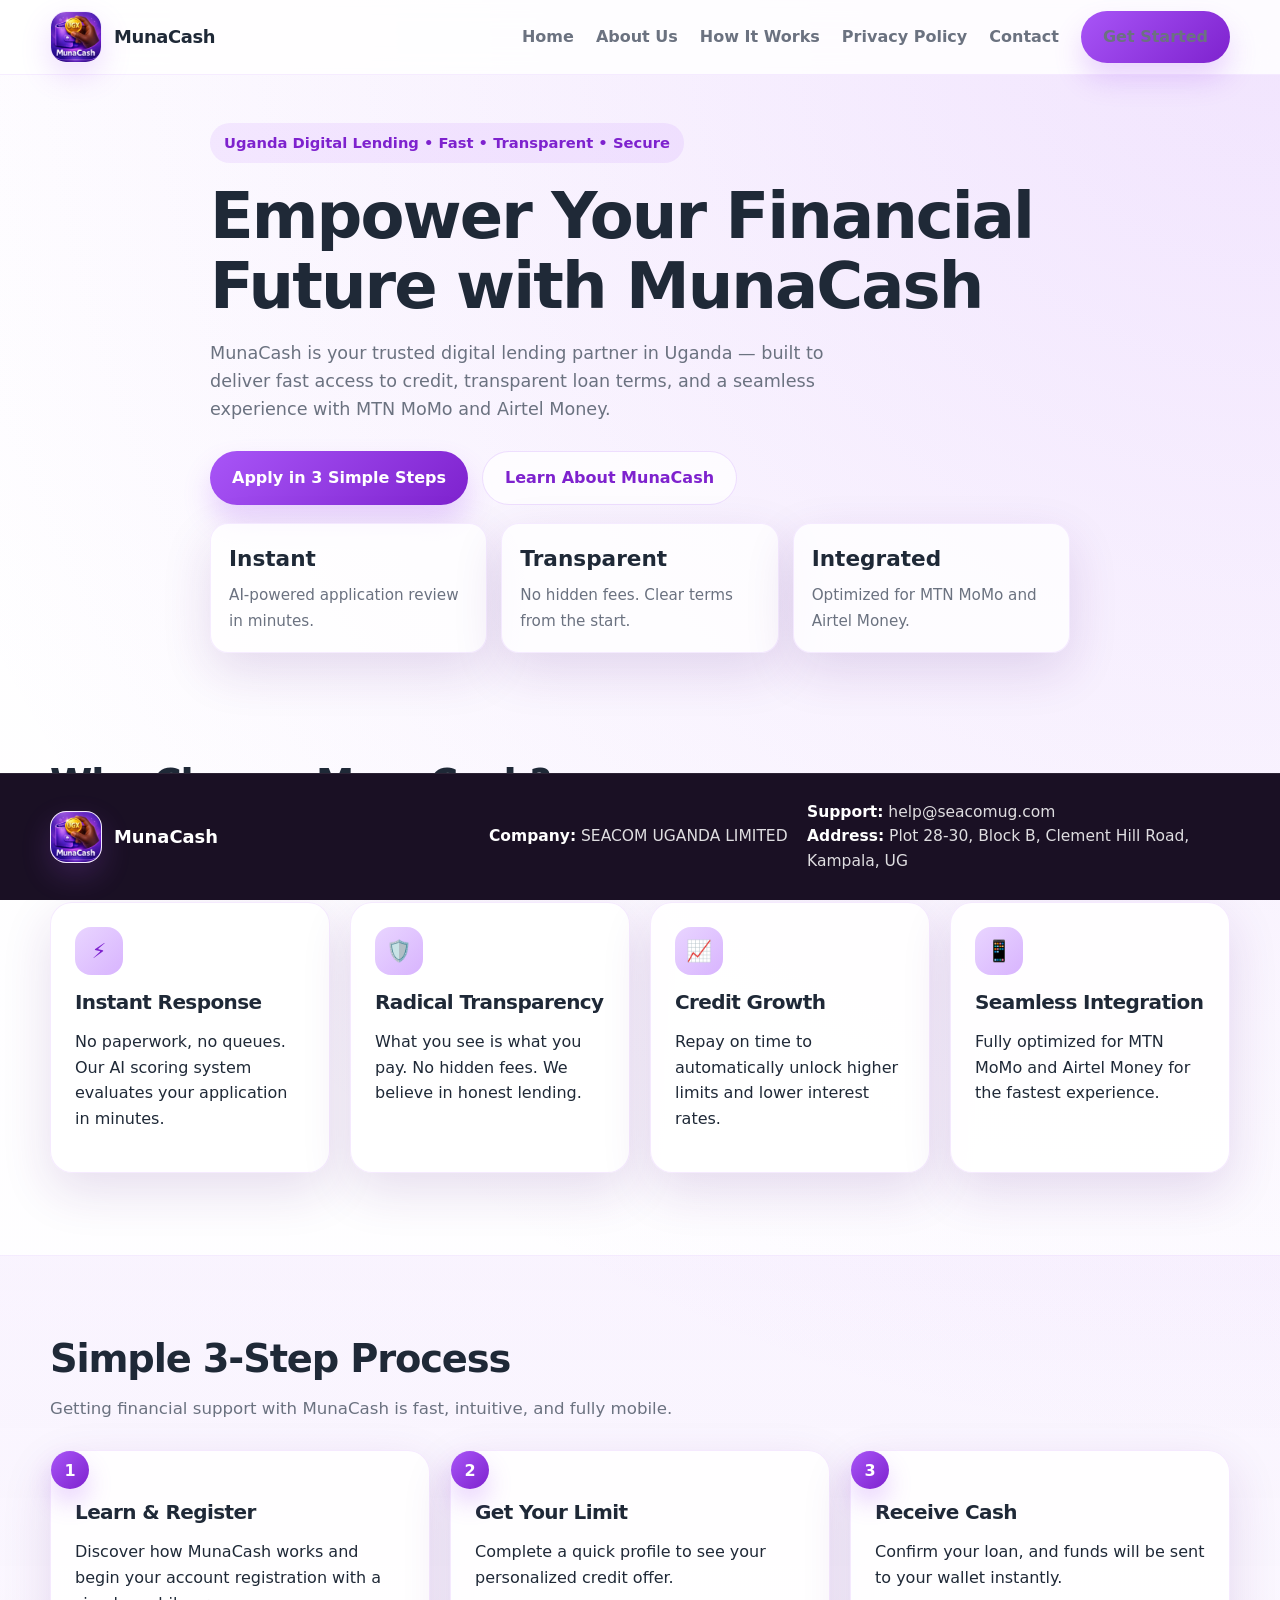
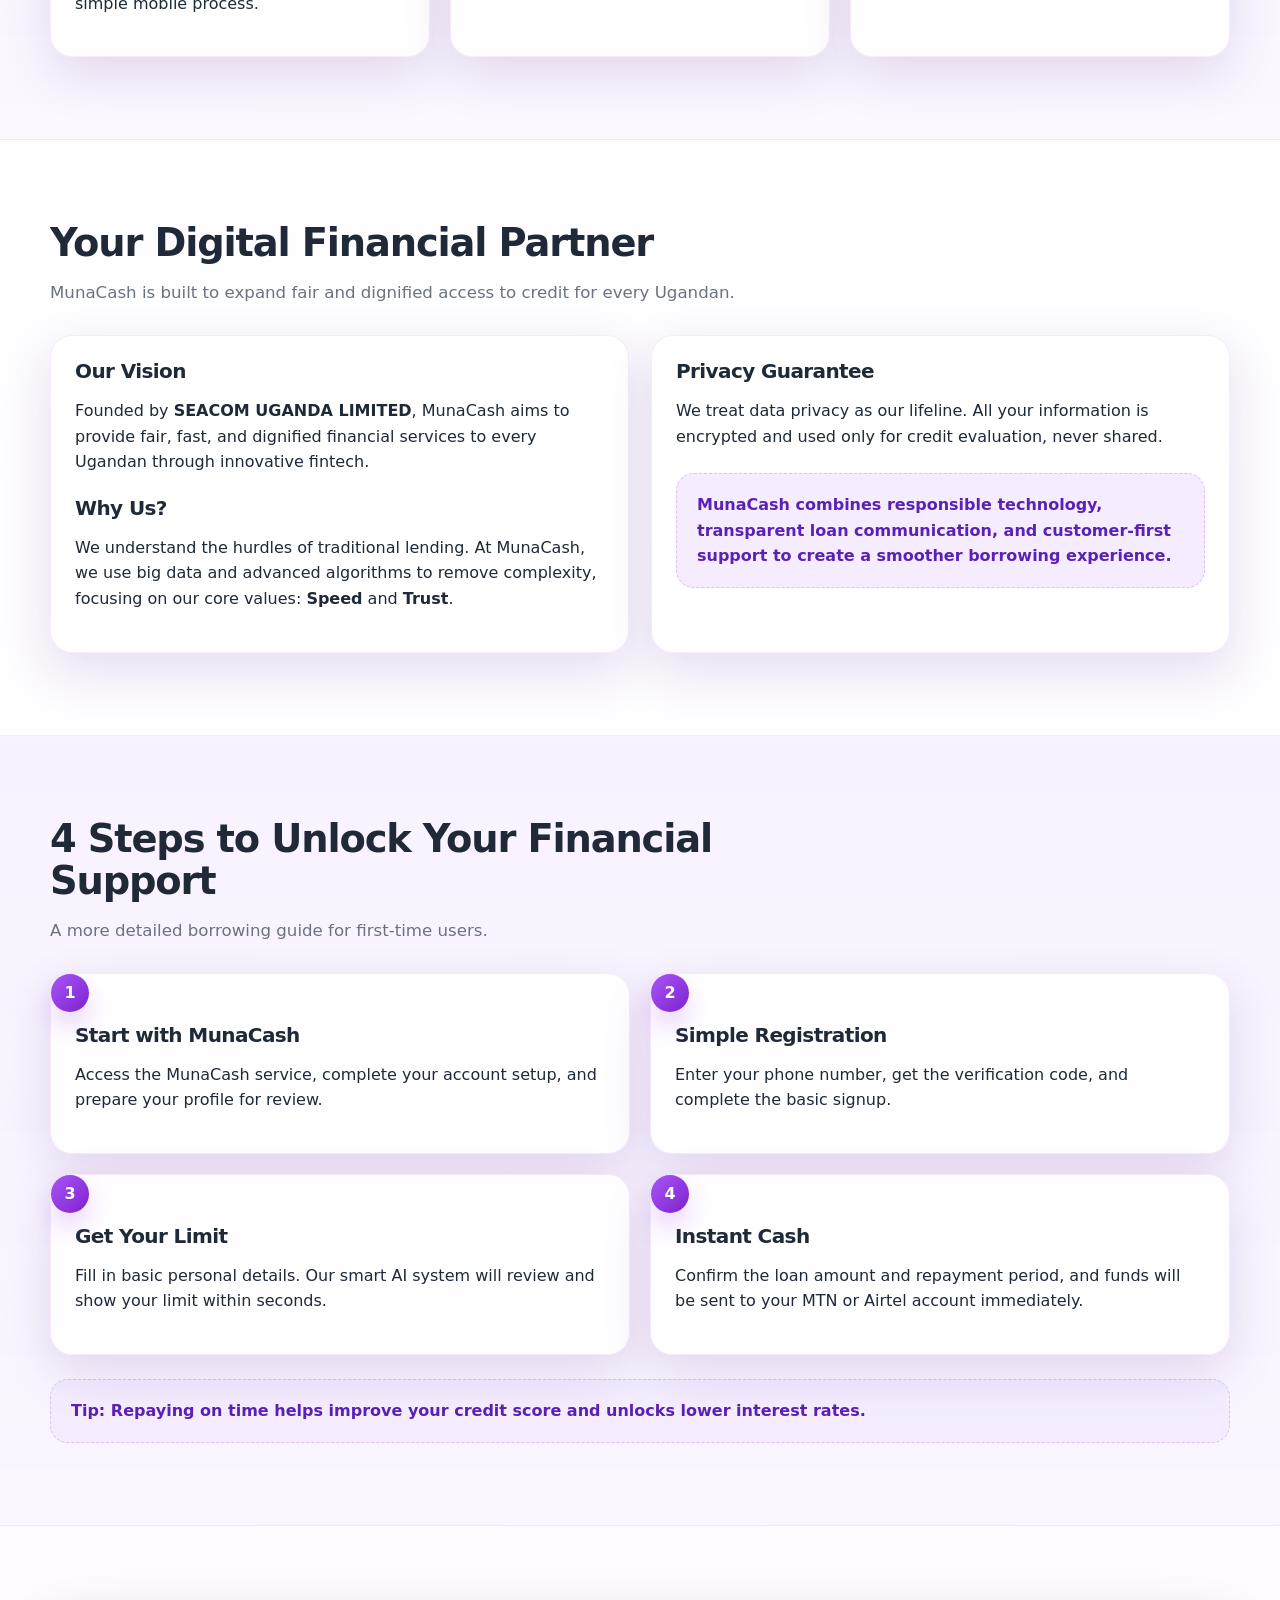
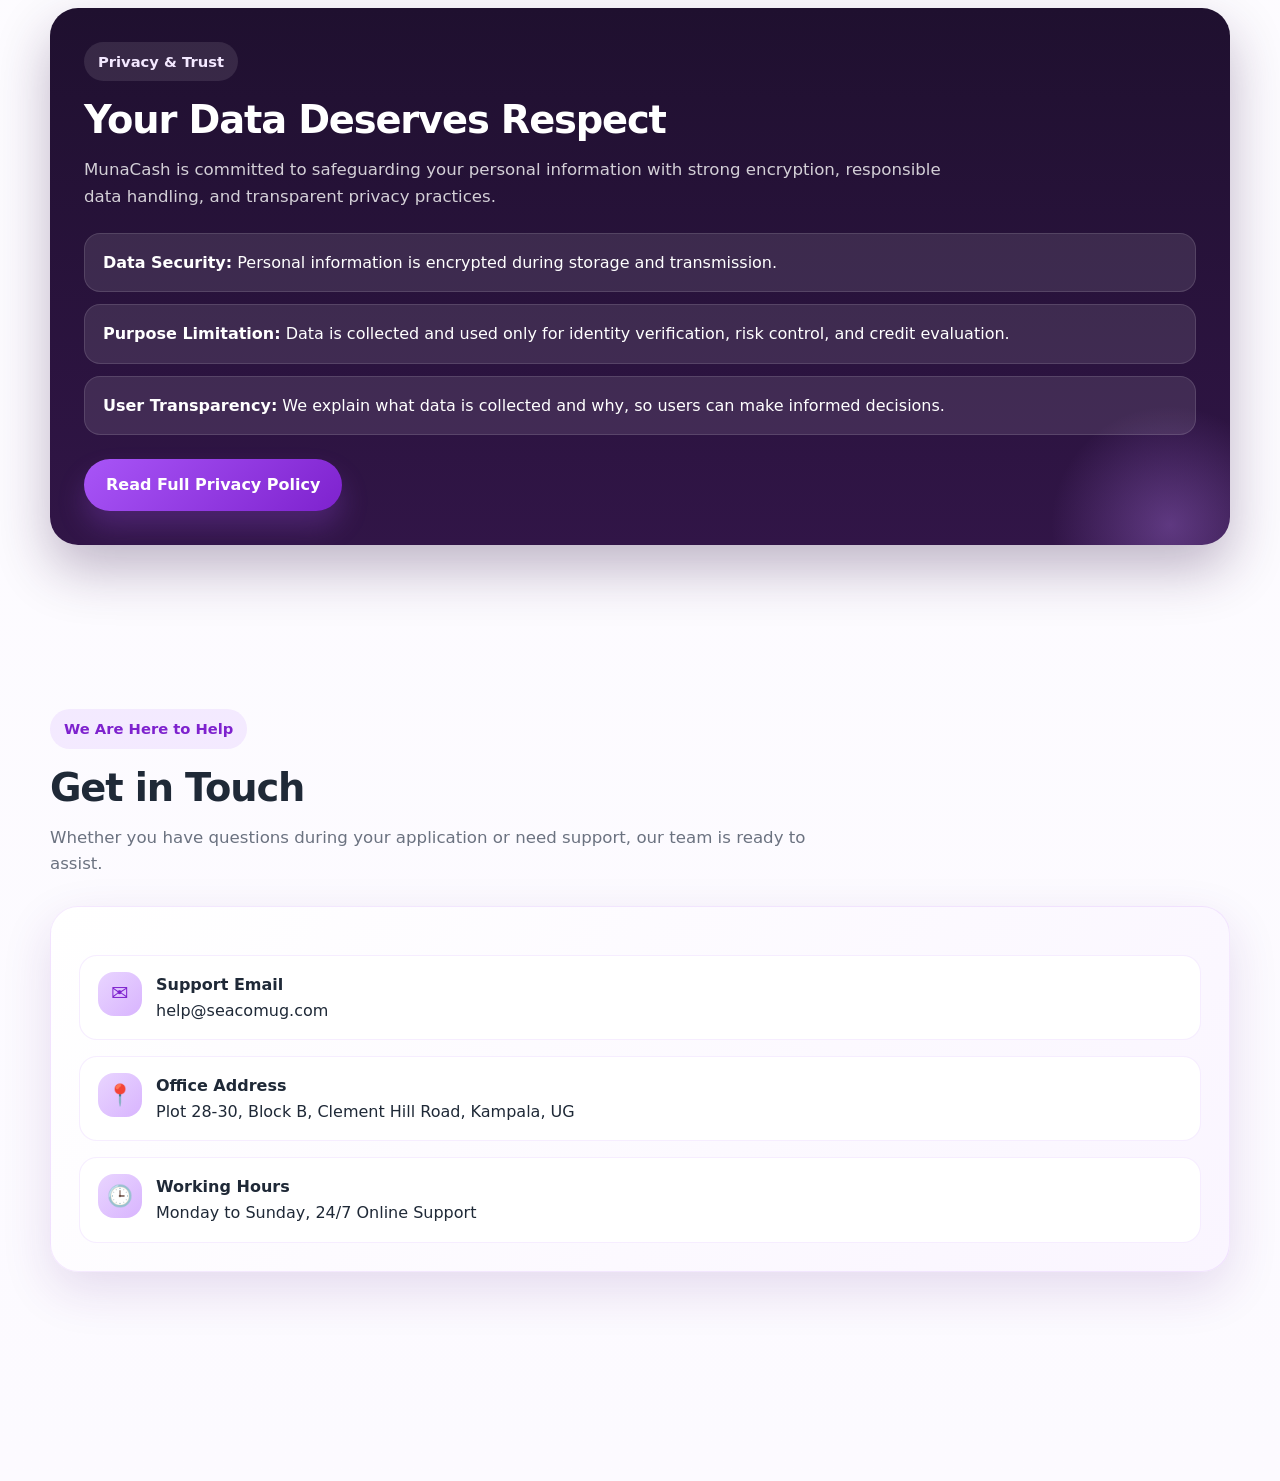
==== commit 09177b0f: "Remove remaining download references from product website" ====
--- a/index.html
+++ b/index.html
@@ -499,8 +499,8 @@
         <div class="grid-3">
           <article class="card step">
             <div class="step-num">1</div>
-            <h3>Download & Register</h3>
-            <p class="muted">Find MunaCash on Google Play and sign up with your phone number.</p>
+            <h3>Learn & Register</h3>
+            <p class="muted">Discover how MunaCash works and begin your account registration with a simple mobile process.</p>
           </article>
           <article class="card step">
             <div class="step-num">2</div>
@@ -555,8 +555,8 @@
         <div class="grid-2">
           <article class="card step">
             <div class="step-num">1</div>
-            <h3>Install MunaCash</h3>
-            <p class="muted">Download and install the app from Google Play.</p>
+            <h3>Start with MunaCash</h3>
+            <p class="muted">Access the MunaCash service, complete your account setup, and prepare your profile for review.</p>
           </article>
           <article class="card step">
             <div class="step-num">2</div>
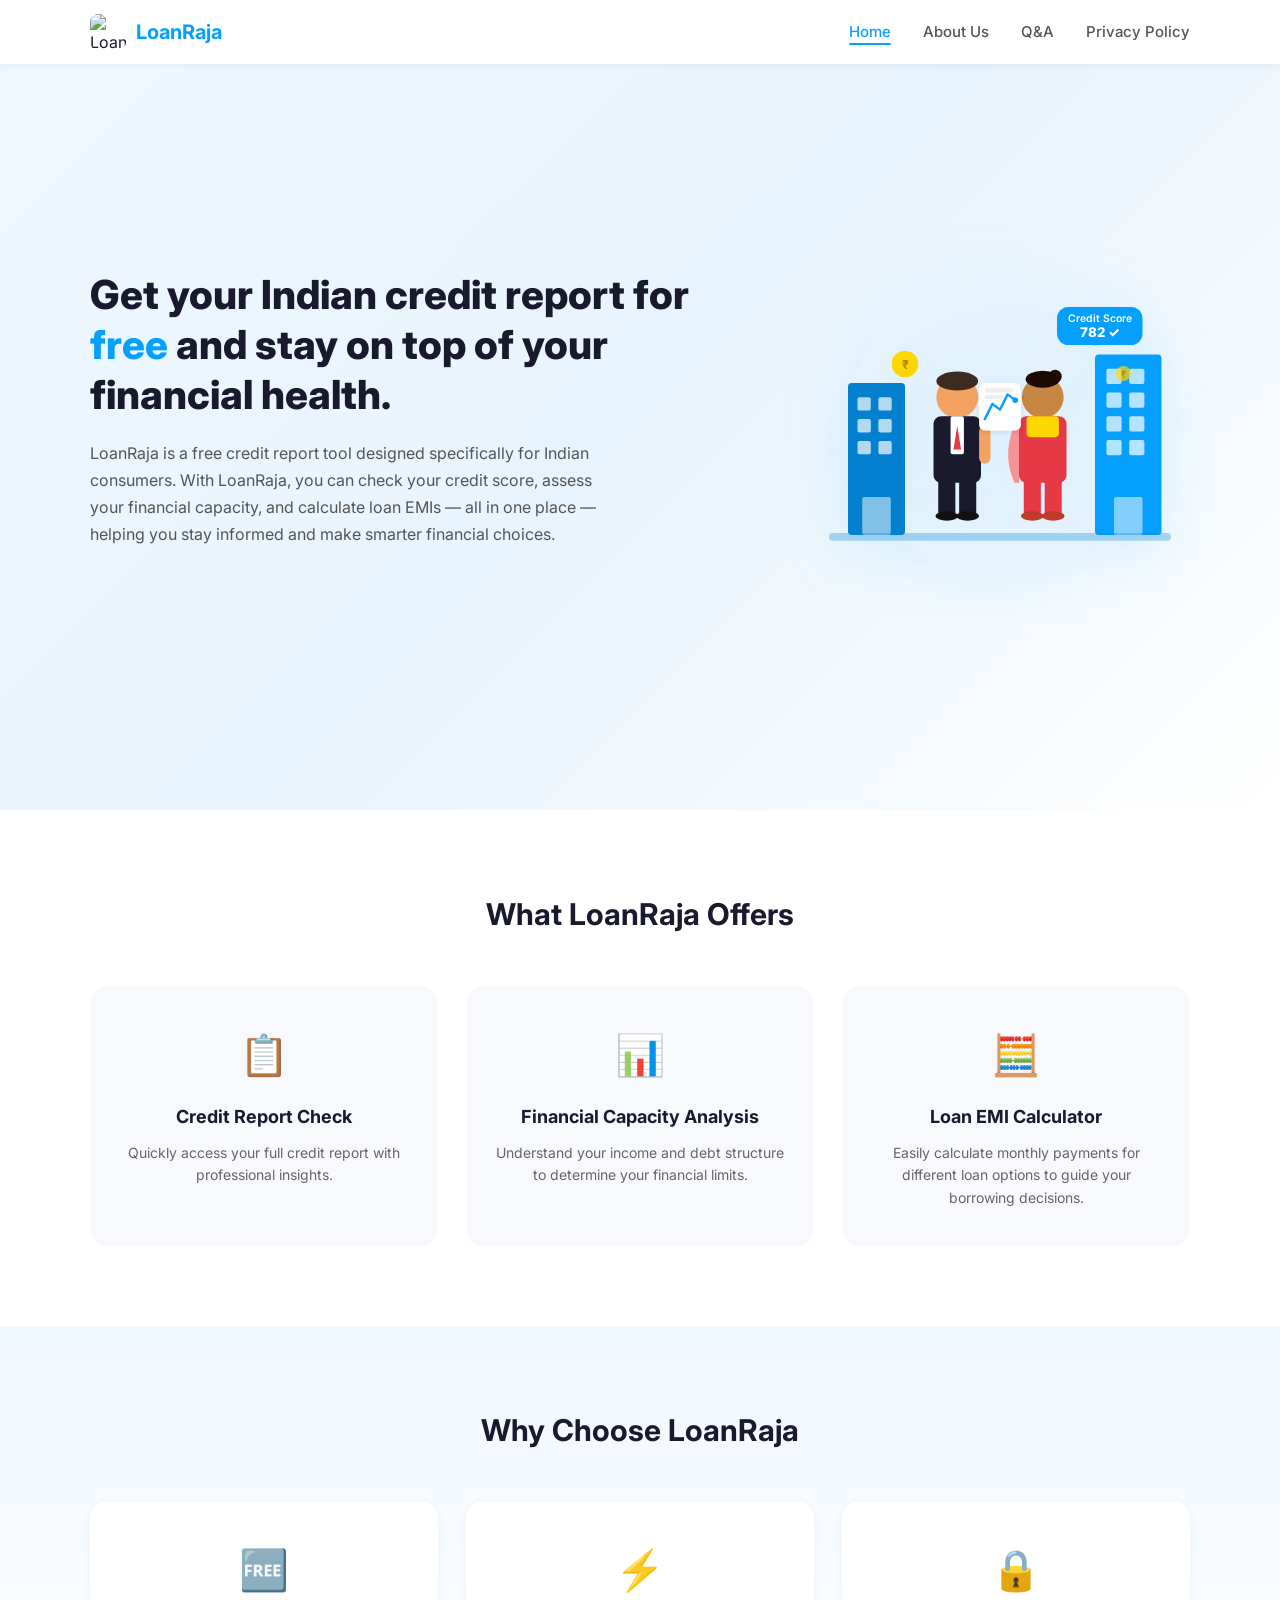
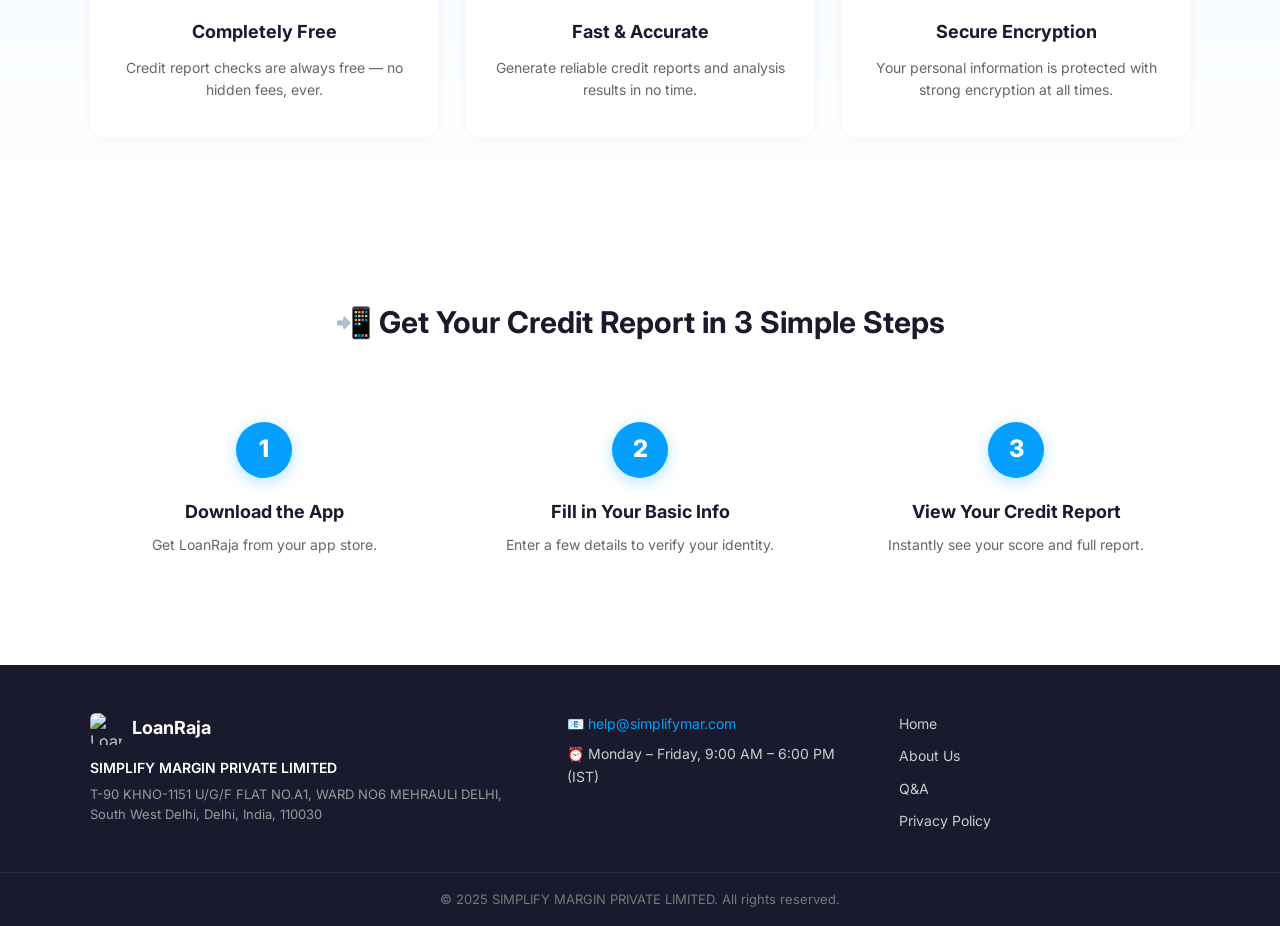
==== commit 53ba1f4a: "Replace site with LoanRaja official website" ====
--- a/index.html
+++ b/index.html
@@ -1,655 +1,242 @@
 <!DOCTYPE html>
 <html lang="en">
 <head>
-  <meta charset="UTF-8" />
-  <meta name="viewport" content="width=device-width, initial-scale=1.0" />
-  <title>MunaCash Uganda | Fast, Fair & Secure Digital Loans</title>
-  <meta name="description" content="MunaCash helps Ugandans access fast, transparent, and secure digital loans with instant review and seamless MTN MoMo & Airtel Money support." />
-  <meta name="theme-color" content="#A855F7" />
-  <style>
-    :root {
-      --primary: #A855F7;
-      --primary-dark: #7e22ce;
-      --primary-soft: #f3e8ff;
-      --ink: #1f2937;
-      --muted: #6b7280;
-      --line: #eadcff;
-      --bg: #ffffff;
-      --bg-alt: #faf5ff;
-      --card: rgba(255,255,255,0.88);
-      --success: #16a34a;
-      --shadow: 0 18px 50px rgba(88, 28, 135, 0.14);
-      --radius-xl: 28px;
-      --radius-lg: 22px;
-      --radius-md: 16px;
-      --max: 1180px;
-    }
-
-    * { box-sizing: border-box; }
-    html { scroll-behavior: smooth; }
-    body {
-      margin: 0;
-      font-family: Inter, ui-sans-serif, system-ui, -apple-system, BlinkMacSystemFont, "Segoe UI", sans-serif;
-      color: var(--ink);
-      background:
-        radial-gradient(circle at top right, rgba(168,85,247,0.16), transparent 30%),
-        linear-gradient(180deg, #ffffff 0%, #fcfaff 100%);
-      line-height: 1.6;
-    }
-    a { color: inherit; text-decoration: none; }
-    img { max-width: 100%; display: block; }
-
-    .container {
-      width: min(calc(100% - 32px), var(--max));
-      margin: 0 auto;
-    }
-
-    .topbar {
-      position: sticky;
-      top: 0;
-      z-index: 50;
-      backdrop-filter: blur(16px);
-      background: rgba(255,255,255,0.85);
-      border-bottom: 1px solid rgba(168,85,247,0.10);
-    }
-
-    .nav {
-      display: flex;
-      align-items: center;
-      justify-content: space-between;
-      gap: 24px;
-      min-height: 74px;
-    }
-
-    .brand {
-      display: inline-flex;
-      align-items: center;
-      gap: 12px;
-      font-weight: 800;
-      letter-spacing: -0.02em;
-      font-size: 1.08rem;
-    }
-
-    .brand-badge {
-      width: 52px;
-      height: 52px;
-      border-radius: 16px;
-      object-fit: cover;
-      box-shadow: 0 12px 30px rgba(168,85,247,0.20);
-      border: 1px solid rgba(168,85,247,0.12);
-      flex: 0 0 auto;
-      background: #fff;
-    }
-
-    .brand-name {
-      display: inline-flex;
-      align-items: center;
-      gap: 10px;
-      font-size: 1.12rem;
-    }
-
-    .menu {
-      display: flex;
-      align-items: center;
-      gap: 22px;
-      flex-wrap: wrap;
-      justify-content: flex-end;
-    }
-
-    .menu a {
-      color: var(--muted);
-      font-weight: 600;
-      transition: color .2s ease;
-    }
-    .menu a:hover { color: var(--primary-dark); }
-
-    .cta {
-      display: inline-flex;
-      align-items: center;
-      justify-content: center;
-      gap: 10px;
-      padding: 13px 22px;
-      border-radius: 999px;
-      background: linear-gradient(135deg, var(--primary) 0%, var(--primary-dark) 100%);
-      color: #fff;
-      font-weight: 700;
-      box-shadow: 0 16px 28px rgba(168,85,247,0.24);
-      transition: transform .2s ease, box-shadow .2s ease;
-    }
-    .cta:hover {
-      transform: translateY(-2px);
-      box-shadow: 0 22px 34px rgba(168,85,247,0.28);
-    }
-
-    .hero {
-      padding: 48px 0 28px;
-    }
-
-    .hero-wrap {
-      display: block;
-      max-width: 860px;
-    }
-
-    .eyebrow {
-      display: inline-flex;
-      align-items: center;
-      gap: 8px;
-      padding: 8px 14px;
-      border-radius: 999px;
-      background: rgba(168,85,247,0.10);
-      color: var(--primary-dark);
-      font-weight: 700;
-      font-size: .92rem;
-      margin-bottom: 18px;
-    }
-
-    h1, h2, h3 { line-height: 1.1; margin: 0 0 16px; letter-spacing: -0.03em; }
-    h1 { font-size: clamp(2.6rem, 5vw, 4.7rem); }
-    h2 { font-size: clamp(2rem, 3vw, 3rem); }
-    h3 { font-size: 1.25rem; }
-
-    .lead {
-      font-size: 1.1rem;
-      color: var(--muted);
-      max-width: 58ch;
-      margin-bottom: 28px;
-    }
-
-    .hero-actions {
-      display: flex;
-      flex-wrap: wrap;
-      gap: 14px;
-      margin-bottom: 18px;
-    }
-
-
-
-    .ghost {
-      display: inline-flex;
-      align-items: center;
-      justify-content: center;
-      padding: 13px 22px;
-      border-radius: 999px;
-      font-weight: 700;
-      border: 1px solid rgba(168,85,247,0.18);
-      color: var(--primary-dark);
-      background: rgba(255,255,255,0.72);
-    }
-
-    .hero-stats {
-      display: grid;
-      grid-template-columns: repeat(3, minmax(0, 1fr));
-      gap: 14px;
-    }
-
-    .stat {
-      background: rgba(255,255,255,0.78);
-      border: 1px solid rgba(168,85,247,0.10);
-      box-shadow: var(--shadow);
-      border-radius: 18px;
-      padding: 18px;
-    }
-    .stat strong {
-      display: block;
-      font-size: 1.35rem;
-      margin-bottom: 6px;
-    }
-    .stat span {
-      color: var(--muted);
-      font-size: .95rem;
-    }
-
-
-
-    .grid-2, .grid-3, .grid-4 {
-      display: grid;
-      gap: 20px;
-    }
-    .grid-2 { grid-template-columns: repeat(2, minmax(0, 1fr)); }
-    .grid-3 { grid-template-columns: repeat(3, minmax(0, 1fr)); }
-    .grid-4 { grid-template-columns: repeat(4, minmax(0, 1fr)); }
-
-    section {
-      padding: 82px 0;
-    }
-
-    .section-head {
-      max-width: 760px;
-      margin-bottom: 28px;
-    }
-
-    .section-head p {
-      color: var(--muted);
-      margin: 0;
-      font-size: 1.04rem;
-    }
-
-    .card {
-      background: var(--card);
-      border: 1px solid rgba(168,85,247,0.12);
-      border-radius: var(--radius-lg);
-      padding: 24px;
-      box-shadow: var(--shadow);
-      height: 100%;
-    }
-
-    .icon {
-      width: 48px;
-      height: 48px;
-      border-radius: 16px;
-      display: grid;
-      place-items: center;
-      background: linear-gradient(135deg, #e9d5ff, #d8b4fe);
-      color: var(--primary-dark);
-      font-size: 1.3rem;
-      margin-bottom: 16px;
-    }
-
-    .step {
-      position: relative;
-      padding-top: 50px;
-    }
-    .step-num {
-      position: absolute;
-      top: 0;
-      left: 0;
-      width: 38px;
-      height: 38px;
-      border-radius: 999px;
-      display: grid;
-      place-items: center;
-      font-weight: 800;
-      color: #fff;
-      background: linear-gradient(135deg, var(--primary), var(--primary-dark));
-      box-shadow: 0 14px 24px rgba(168,85,247,0.24);
-    }
-
-    .highlight {
-      background: linear-gradient(180deg, rgba(168,85,247,0.06), rgba(168,85,247,0.03));
-      border-top: 1px solid rgba(168,85,247,0.08);
-      border-bottom: 1px solid rgba(168,85,247,0.08);
-    }
-
-    .tip {
-      margin-top: 24px;
-      padding: 18px 20px;
-      border-radius: 18px;
-      background: #f5edff;
-      border: 1px dashed rgba(168,85,247,0.30);
-      color: #5b21b6;
-      font-weight: 600;
-    }
-
-    .about-panel {
-      display: grid;
-      grid-template-columns: 1fr 1fr;
-      gap: 22px;
-      align-items: stretch;
-    }
-
-    .privacy-box {
-      background: linear-gradient(180deg, #1f102f 0%, #311547 100%);
-      color: #fff;
-      border-radius: var(--radius-xl);
-      padding: 34px;
-      box-shadow: 0 24px 54px rgba(49, 21, 71, 0.30);
-      overflow: hidden;
-      position: relative;
-    }
-
-    .privacy-box::after {
-      content: "";
-      position: absolute;
-      width: 240px;
-      height: 240px;
-      right: -60px;
-      bottom: -100px;
-      background: radial-gradient(circle, rgba(192,132,252,0.32), transparent 70%);
-      border-radius: 999px;
-    }
-
-    .policy-list {
-      display: grid;
-      gap: 12px;
-      margin-top: 22px;
-    }
-
-    .policy-item {
-      padding: 16px 18px;
-      border-radius: 16px;
-      background: rgba(255,255,255,0.10);
-      border: 1px solid rgba(255,255,255,0.12);
-    }
-
-    .contact-box {
-      background: linear-gradient(135deg, #ffffff, #faf5ff);
-      border: 1px solid rgba(168,85,247,0.12);
-      border-radius: var(--radius-xl);
-      box-shadow: var(--shadow);
-      padding: 28px;
-    }
-
-    .contact-list {
-      display: grid;
-      gap: 16px;
-      margin-top: 20px;
-    }
-
-    .contact-item {
-      display: flex;
-      align-items: flex-start;
-      gap: 14px;
-      padding: 16px 18px;
-      border-radius: 18px;
-      background: #fff;
-      border: 1px solid rgba(168,85,247,0.10);
-    }
-
-    footer {
-      background: #1a1024;
-      color: rgba(255,255,255,0.86);
-      padding: 26px 0 max(26px, env(safe-area-inset-bottom));
-      position: sticky;
-      bottom: 0;
-      z-index: 40;
-      border-top: 1px solid rgba(255,255,255,0.08);
-    }
-
-    .footer-wrap {
-      display: grid;
-      grid-template-columns: 1.4fr 1fr 1.4fr;
-      gap: 16px;
-      align-items: center;
-      font-size: .97rem;
-    }
-
-    .footer-brand {
-      display: inline-flex;
-      align-items: center;
-      gap: 12px;
-      font-weight: 800;
-      color: #fff;
-    }
-
-    .footer-wrap strong {
-      color: #fff;
-    }
-
-    @media (max-width: 980px) {
-      .hero-wrap,
-      .about-panel,
-      .grid-4,
-      .grid-3,
-      .grid-2,
-      .footer-wrap {
-        grid-template-columns: 1fr;
-      }
-
-      .menu {
-        display: none;
-      }
-
-      .hero-stats {
-        grid-template-columns: 1fr;
-      }
-
-      footer {
-        position: static;
-      }
-    }
-
-    @media (max-width: 640px) {
-      .hero { padding-top: 28px; }
-      section { padding: 62px 0; }
-      .privacy-box, .contact-box { padding: 22px; }
-      .topbar .nav { min-height: 68px; }
-    }
-  </style>
+<meta charset="UTF-8">
+<meta name="viewport" content="width=device-width, initial-scale=1.0">
+<title>LoanRaja — Free Indian Credit Report</title>
+<link rel="stylesheet" href="style.css">
+<link rel="preconnect" href="https://fonts.googleapis.com">
+<link href="https://fonts.googleapis.com/css2?family=Inter:wght@400;500;600;700;800&display=swap" rel="stylesheet">
 </head>
 <body>
-  <header class="topbar">
-    <div class="container nav">
-      <a href="#home" class="brand" aria-label="MunaCash Home">
-        <img src="assets/logo.jpg" alt="MunaCash logo" class="brand-badge" />
-        <span class="brand-name">MunaCash</span>
-      </a>
-      <nav class="menu" aria-label="Main navigation">
-        <a href="#home">Home</a>
-        <a href="#about">About Us</a>
-        <a href="#how-it-works">How It Works</a>
-        <a href="privacy.html">Privacy Policy</a>
-        <a href="#contact">Contact</a>
-        <a href="#how-it-works" class="cta">Get Started</a>
-      </nav>
-    </div>
-  </header>
-
-  <main>
-    <section class="hero" id="home">
-      <div class="container hero-wrap">
-        <div>
-          <div class="eyebrow">Uganda Digital Lending • Fast • Transparent • Secure</div>
-          <h1>Empower Your Financial Future with MunaCash</h1>
-          <p class="lead">
-            MunaCash is your trusted digital lending partner in Uganda — built to deliver fast access to credit,
-            transparent loan terms, and a seamless experience with MTN MoMo and Airtel Money.
-          </p>
-          <div class="hero-actions">
-            <a href="#how-it-works" class="cta">Apply in 3 Simple Steps</a>
-            <a href="#about" class="ghost">Learn About MunaCash</a>
-          </div>
-          <div class="hero-stats">
-            <div class="stat">
-              <strong>Instant</strong>
-              <span>AI-powered application review in minutes.</span>
-            </div>
-            <div class="stat">
-              <strong>Transparent</strong>
-              <span>No hidden fees. Clear terms from the start.</span>
-            </div>
-            <div class="stat">
-              <strong>Integrated</strong>
-              <span>Optimized for MTN MoMo and Airtel Money.</span>
-            </div>
-          </div>
-        </div>
-
-      </div>
-    </section>
-
-    <section>
-      <div class="container">
-        <div class="section-head">
-          <h2>Why Choose MunaCash?</h2>
-          <p>
-            A modern financial experience designed for real life in Uganda — fast decisions, honest terms, and mobile-first convenience.
-          </p>
-        </div>
-        <div class="grid-4">
-          <article class="card">
-            <div class="icon">⚡</div>
-            <h3>Instant Response</h3>
-            <p class="muted">No paperwork, no queues. Our AI scoring system evaluates your application in minutes.</p>
-          </article>
-          <article class="card">
-            <div class="icon">🛡️</div>
-            <h3>Radical Transparency</h3>
-            <p class="muted">What you see is what you pay. No hidden fees. We believe in honest lending.</p>
-          </article>
-          <article class="card">
-            <div class="icon">📈</div>
-            <h3>Credit Growth</h3>
-            <p class="muted">Repay on time to automatically unlock higher limits and lower interest rates.</p>
-          </article>
-          <article class="card">
-            <div class="icon">📱</div>
-            <h3>Seamless Integration</h3>
-            <p class="muted">Fully optimized for MTN MoMo and Airtel Money for the fastest experience.</p>
-          </article>
-        </div>
-      </div>
-    </section>
-
-    <section class="highlight" id="how-it-works">
-      <div class="container">
-        <div class="section-head">
-          <h2>Simple 3-Step Process</h2>
-          <p>Getting financial support with MunaCash is fast, intuitive, and fully mobile.</p>
-        </div>
-        <div class="grid-3">
-          <article class="card step">
-            <div class="step-num">1</div>
-            <h3>Learn & Register</h3>
-            <p class="muted">Discover how MunaCash works and begin your account registration with a simple mobile process.</p>
-          </article>
-          <article class="card step">
-            <div class="step-num">2</div>
-            <h3>Get Your Limit</h3>
-            <p class="muted">Complete a quick profile to see your personalized credit offer.</p>
-          </article>
-          <article class="card step">
-            <div class="step-num">3</div>
-            <h3>Receive Cash</h3>
-            <p class="muted">Confirm your loan, and funds will be sent to your wallet instantly.</p>
-          </article>
-        </div>
-      </div>
-    </section>
-
-    <section id="about">
-      <div class="container">
-        <div class="section-head">
-          <h2>Your Digital Financial Partner</h2>
-          <p>MunaCash is built to expand fair and dignified access to credit for every Ugandan.</p>
-        </div>
-        <div class="about-panel">
-          <article class="card">
-            <h3>Our Vision</h3>
-            <p class="muted">
-              Founded by <strong>SEACOM UGANDA LIMITED</strong>, MunaCash aims to provide fair, fast, and dignified financial services to every Ugandan through innovative fintech.
-            </p>
-            <h3 style="margin-top:22px;">Why Us?</h3>
-            <p class="muted">
-              We understand the hurdles of traditional lending. At MunaCash, we use big data and advanced algorithms to remove complexity, focusing on our core values: <strong>Speed</strong> and <strong>Trust</strong>.
-            </p>
-          </article>
-          <article class="card">
-            <h3>Privacy Guarantee</h3>
-            <p class="muted">
-              We treat data privacy as our lifeline. All your information is encrypted and used only for credit evaluation, never shared.
-            </p>
-            <div class="tip">
-              MunaCash combines responsible technology, transparent loan communication, and customer-first support to create a smoother borrowing experience.
-            </div>
-          </article>
-        </div>
-      </div>
-    </section>
-
-    <section class="highlight">
-      <div class="container">
-        <div class="section-head">
-          <h2>4 Steps to Unlock Your Financial Support</h2>
-          <p>A more detailed borrowing guide for first-time users.</p>
-        </div>
-        <div class="grid-2">
-          <article class="card step">
-            <div class="step-num">1</div>
-            <h3>Start with MunaCash</h3>
-            <p class="muted">Access the MunaCash service, complete your account setup, and prepare your profile for review.</p>
-          </article>
-          <article class="card step">
-            <div class="step-num">2</div>
-            <h3>Simple Registration</h3>
-            <p class="muted">Enter your phone number, get the verification code, and complete the basic signup.</p>
-          </article>
-          <article class="card step">
-            <div class="step-num">3</div>
-            <h3>Get Your Limit</h3>
-            <p class="muted">Fill in basic personal details. Our smart AI system will review and show your limit within seconds.</p>
-          </article>
-          <article class="card step">
-            <div class="step-num">4</div>
-            <h3>Instant Cash</h3>
-            <p class="muted">Confirm the loan amount and repayment period, and funds will be sent to your MTN or Airtel account immediately.</p>
-          </article>
-        </div>
-        <div class="tip">Tip: Repaying on time helps improve your credit score and unlocks lower interest rates.</div>
-      </div>
-    </section>
-
-    <section>
-      <div class="container">
-        <div class="privacy-box">
-          <div class="section-head" style="margin-bottom:0; max-width:860px; position:relative; z-index:1;">
-            <div class="eyebrow" style="background:rgba(255,255,255,0.10); color:#f3e8ff;">Privacy & Trust</div>
-            <h2 style="color:#fff;">Your Data Deserves Respect</h2>
-            <p style="color:rgba(255,255,255,0.80);">
-              MunaCash is committed to safeguarding your personal information with strong encryption, responsible data handling, and transparent privacy practices.
-            </p>
-          </div>
-          <div class="policy-list" style="position:relative; z-index:1;">
-            <div class="policy-item"><strong>Data Security:</strong> Personal information is encrypted during storage and transmission.</div>
-            <div class="policy-item"><strong>Purpose Limitation:</strong> Data is collected and used only for identity verification, risk control, and credit evaluation.</div>
-            <div class="policy-item"><strong>User Transparency:</strong> We explain what data is collected and why, so users can make informed decisions.</div>
-          </div>
-          <div style="margin-top:24px; position:relative; z-index:1;">
-            <a class="cta" href="privacy.html">Read Full Privacy Policy</a>
-          </div>
-        </div>
-      </div>
-    </section>
-
-    <section id="contact">
-      <div class="container">
-        <div class="section-head">
-          <div class="eyebrow">We Are Here to Help</div>
-          <h2>Get in Touch</h2>
-          <p>
-            Whether you have questions during your application or need support, our team is ready to assist.
-          </p>
-        </div>
-        <div class="contact-box">
-          <div class="contact-list">
-            <div class="contact-item">
-              <div class="icon" style="margin:0; width:44px; height:44px;">✉️</div>
-              <div>
-                <strong>Support Email</strong>
-                <div class="muted">help@seacomug.com</div>
-              </div>
-            </div>
-            <div class="contact-item">
-              <div class="icon" style="margin:0; width:44px; height:44px;">📍</div>
-              <div>
-                <strong>Office Address</strong>
-                <div class="muted">Plot 28-30, Block B, Clement Hill Road, Kampala, UG</div>
-              </div>
-            </div>
-            <div class="contact-item">
-              <div class="icon" style="margin:0; width:44px; height:44px;">🕒</div>
-              <div>
-                <strong>Working Hours</strong>
-                <div class="muted">Monday to Sunday, 24/7 Online Support</div>
-              </div>
-            </div>
-          </div>
-        </div>
-      </div>
-    </section>
-  </main>
-
-  <footer>
-    <div class="container footer-wrap">
-      <div class="footer-brand">
-        <img src="assets/logo.jpg" alt="MunaCash logo" class="brand-badge" />
-        <span class="brand-name">MunaCash</span>
-      </div>
-      <div><strong>Company:</strong> SEACOM UGANDA LIMITED</div>
-      <div>
-        <strong>Support:</strong> help@seacomug.com<br />
-        <strong>Address:</strong> Plot 28-30, Block B, Clement Hill Road, Kampala, UG
-      </div>
-    </div>
-  </footer>
+
+<!-- Navigation -->
+<nav class="navbar">
+  <div class="container nav-container">
+    <a href="index.html" class="nav-logo">
+      <img src="assets/logo.png" alt="LoanRaja" class="logo-img">
+      <span class="logo-text">LoanRaja</span>
+    </a>
+    <button class="nav-toggle" aria-label="Toggle menu">
+      <span></span><span></span><span></span>
+    </button>
+    <ul class="nav-links">
+      <li><a href="index.html" class="active">Home</a></li>
+      <li><a href="about.html">About Us</a></li>
+      <li><a href="faq.html">Q&A</a></li>
+      <li><a href="privacy.html">Privacy Policy</a></li>
+    </ul>
+  </div>
+</nav>
+
+<!-- Hero Banner -->
+<section class="hero">
+  <div class="container hero-inner">
+    <div class="hero-content">
+      <h1>Get your Indian credit report for <span class="highlight">free</span> and stay on top of your financial health.</h1>
+      <p class="hero-desc">LoanRaja is a free credit report tool designed specifically for Indian consumers. With LoanRaja, you can check your credit score, assess your financial capacity, and calculate loan EMIs — all in one place — helping you stay informed and make smarter financial choices.</p>
+
+    </div>
+    <div class="hero-image">
+      <div class="hero-illustration">
+        <svg viewBox="0 0 400 360" xmlns="http://www.w3.org/2000/svg" width="100%">
+          <!-- Background circle -->
+          <circle cx="200" cy="180" r="160" fill="#e8f4fd" opacity="0.6"/>
+
+          <!-- Building left -->
+          <rect x="40" y="140" width="60" height="160" rx="4" fill="#0380d0"/>
+          <rect x="50" y="155" width="14" height="14" rx="2" fill="#fff" opacity="0.7"/>
+          <rect x="72" y="155" width="14" height="14" rx="2" fill="#fff" opacity="0.7"/>
+          <rect x="50" y="178" width="14" height="14" rx="2" fill="#fff" opacity="0.7"/>
+          <rect x="72" y="178" width="14" height="14" rx="2" fill="#fff" opacity="0.7"/>
+          <rect x="50" y="201" width="14" height="14" rx="2" fill="#fff" opacity="0.7"/>
+          <rect x="72" y="201" width="14" height="14" rx="2" fill="#fff" opacity="0.7"/>
+          <rect x="55" y="260" width="30" height="40" rx="2" fill="#fff" opacity="0.5"/>
+
+          <!-- Building right -->
+          <rect x="300" y="110" width="70" height="190" rx="4" fill="#05A0FE"/>
+          <rect x="312" y="125" width="16" height="16" rx="2" fill="#fff" opacity="0.7"/>
+          <rect x="336" y="125" width="16" height="16" rx="2" fill="#fff" opacity="0.7"/>
+          <rect x="312" y="150" width="16" height="16" rx="2" fill="#fff" opacity="0.7"/>
+          <rect x="336" y="150" width="16" height="16" rx="2" fill="#fff" opacity="0.7"/>
+          <rect x="312" y="175" width="16" height="16" rx="2" fill="#fff" opacity="0.7"/>
+          <rect x="336" y="175" width="16" height="16" rx="2" fill="#fff" opacity="0.7"/>
+          <rect x="312" y="200" width="16" height="16" rx="2" fill="#fff" opacity="0.7"/>
+          <rect x="336" y="200" width="16" height="16" rx="2" fill="#fff" opacity="0.7"/>
+          <rect x="320" y="260" width="30" height="40" rx="2" fill="#fff" opacity="0.5"/>
+
+          <!-- Ground -->
+          <rect x="20" y="298" width="360" height="8" rx="4" fill="#0380d0" opacity="0.3"/>
+
+          <!-- Person 1 (man in suit) -->
+          <circle cx="155" cy="155" r="22" fill="#f4a261"/>
+          <!-- hair -->
+          <ellipse cx="155" cy="138" rx="22" ry="10" fill="#3d2b1f"/>
+          <!-- body -->
+          <rect x="130" y="175" width="50" height="70" rx="8" fill="#1a1a2e"/>
+          <!-- shirt/tie -->
+          <rect x="148" y="175" width="14" height="40" rx="2" fill="#fff"/>
+          <polygon points="155,185 151,210 159,210" fill="#e63946"/>
+          <!-- legs -->
+          <rect x="135" y="240" width="18" height="40" rx="4" fill="#1a1a2e"/>
+          <rect x="157" y="240" width="18" height="40" rx="4" fill="#1a1a2e"/>
+          <!-- shoes -->
+          <ellipse cx="144" cy="280" rx="12" ry="5" fill="#111"/>
+          <ellipse cx="166" cy="280" rx="12" ry="5" fill="#111"/>
+          <!-- arm holding chart -->
+          <rect x="178" y="185" width="12" height="40" rx="6" fill="#f4a261"/>
+
+          <!-- Person 2 (woman in saree) -->
+          <circle cx="245" cy="155" r="22" fill="#c68642"/>
+          <!-- hair bun -->
+          <ellipse cx="245" cy="136" rx="18" ry="9" fill="#1a0a00"/>
+          <circle cx="258" cy="133" r="7" fill="#1a0a00"/>
+          <!-- saree body -->
+          <rect x="220" y="175" width="50" height="70" rx="8" fill="#e63946"/>
+          <!-- saree drape -->
+          <path d="M220,175 Q200,210 215,245 L220,245 L220,175Z" fill="#ff6b6b" opacity="0.7"/>
+          <!-- blouse -->
+          <rect x="228" y="175" width="34" height="22" rx="4" fill="#ffd700"/>
+          <!-- legs -->
+          <rect x="225" y="240" width="18" height="40" rx="4" fill="#e63946"/>
+          <rect x="247" y="240" width="18" height="40" rx="4" fill="#e63946"/>
+          <!-- sandals -->
+          <ellipse cx="234" cy="280" rx="12" ry="5" fill="#c0392b"/>
+          <ellipse cx="256" cy="280" rx="12" ry="5" fill="#c0392b"/>
+
+          <!-- Chart/graph between them -->
+          <rect x="178" y="140" width="44" height="50" rx="6" fill="#fff" filter="url(#shadow)"/>
+          <polyline points="184,178 192,162 200,168 208,152 216,158" stroke="#05A0FE" stroke-width="2.5" fill="none" stroke-linecap="round" stroke-linejoin="round"/>
+          <circle cx="216" cy="158" r="3" fill="#05A0FE"/>
+          <!-- chart label -->
+          <rect x="184" y="145" width="30" height="5" rx="2" fill="#eee"/>
+          <rect x="184" y="153" width="20" height="4" rx="2" fill="#eee"/>
+
+          <!-- Floating coins -->
+          <circle cx="100" cy="120" r="14" fill="#ffd700"/>
+          <text x="100" y="125" text-anchor="middle" font-size="13" font-weight="bold" fill="#b8860b">₹</text>
+          <circle cx="300" cy="90" r="11" fill="#ffd700"/>
+          <text x="300" y="95" text-anchor="middle" font-size="11" font-weight="bold" fill="#b8860b">₹</text>
+          <circle cx="330" cy="130" r="8" fill="#ffd700" opacity="0.7"/>
+          <text x="330" y="134" text-anchor="middle" font-size="9" font-weight="bold" fill="#b8860b">₹</text>
+
+          <!-- Score badge -->
+          <rect x="260" y="60" width="90" height="40" rx="12" fill="#05A0FE"/>
+          <text x="305" y="76" text-anchor="middle" font-size="11" fill="#fff" font-weight="600">Credit Score</text>
+          <text x="305" y="92" text-anchor="middle" font-size="14" fill="#fff" font-weight="800">782 ✓</text>
+
+          <defs>
+            <filter id="shadow" x="-20%" y="-20%" width="140%" height="140%">
+              <feDropShadow dx="0" dy="2" stdDeviation="3" flood-opacity="0.1"/>
+            </filter>
+          </defs>
+        </svg>
+      </div>
+    </div>
+  </div>
+</section>
+
+<!-- Features -->
+<section class="features" id="features">
+  <div class="container">
+    <h2 class="section-title">What LoanRaja Offers</h2>
+    <div class="features-grid">
+      <div class="feature-card">
+        <div class="feature-icon">📋</div>
+        <h3>Credit Report Check</h3>
+        <p>Quickly access your full credit report with professional insights.</p>
+      </div>
+      <div class="feature-card">
+        <div class="feature-icon">📊</div>
+        <h3>Financial Capacity Analysis</h3>
+        <p>Understand your income and debt structure to determine your financial limits.</p>
+      </div>
+      <div class="feature-card">
+        <div class="feature-icon">🧮</div>
+        <h3>Loan EMI Calculator</h3>
+        <p>Easily calculate monthly payments for different loan options to guide your borrowing decisions.</p>
+      </div>
+    </div>
+  </div>
+</section>
+
+<!-- Advantages -->
+<section class="advantages">
+  <div class="container">
+    <h2 class="section-title">Why Choose LoanRaja</h2>
+    <div class="advantages-grid">
+      <div class="advantage-card">
+        <div class="advantage-icon">🆓</div>
+        <h3>Completely Free</h3>
+        <p>Credit report checks are always free — no hidden fees, ever.</p>
+      </div>
+      <div class="advantage-card">
+        <div class="advantage-icon">⚡</div>
+        <h3>Fast & Accurate</h3>
+        <p>Generate reliable credit reports and analysis results in no time.</p>
+      </div>
+      <div class="advantage-card">
+        <div class="advantage-icon">🔒</div>
+        <h3>Secure Encryption</h3>
+        <p>Your personal information is protected with strong encryption at all times.</p>
+      </div>
+    </div>
+  </div>
+</section>
+
+<!-- Steps -->
+<section class="steps">
+  <div class="container">
+    <h2 class="section-title">📲 Get Your Credit Report in 3 Simple Steps</h2>
+    <div class="steps-grid">
+      <div class="step-card">
+        <div class="step-number">1</div>
+        <h3>Download the App</h3>
+        <p>Get LoanRaja from your app store.</p>
+      </div>
+      <div class="step-card">
+        <div class="step-number">2</div>
+        <h3>Fill in Your Basic Info</h3>
+        <p>Enter a few details to verify your identity.</p>
+      </div>
+      <div class="step-card">
+        <div class="step-number">3</div>
+        <h3>View Your Credit Report</h3>
+        <p>Instantly see your score and full report.</p>
+      </div>
+    </div>
+  </div>
+</section>
+
+<!-- Footer -->
+<footer class="footer">
+  <div class="container footer-inner">
+    <div class="footer-brand">
+      <div class="footer-logo">
+        <img src="assets/logo.png" alt="LoanRaja" class="logo-img">
+        <span class="logo-text">LoanRaja</span>
+      </div>
+      <p class="footer-company">SIMPLIFY MARGIN PRIVATE LIMITED</p>
+      <p class="footer-address">T-90 KHNO-1151 U/G/F FLAT NO.A1, WARD NO6 MEHRAULI DELHI, South West Delhi, Delhi, India, 110030</p>
+    </div>
+    <div class="footer-contact">
+      <p>📧 <a href="mailto:help@simplifymar.com">help@simplifymar.com</a></p>
+      <p>⏰ Monday – Friday, 9:00 AM – 6:00 PM (IST)</p>
+    </div>
+    <div class="footer-links">
+      <a href="index.html">Home</a>
+      <a href="about.html">About Us</a>
+      <a href="faq.html">Q&A</a>
+      <a href="privacy.html">Privacy Policy</a>
+    </div>
+  </div>
+  <div class="footer-bottom">
+    <div class="container">
+      <p>&copy; 2025 SIMPLIFY MARGIN PRIVATE LIMITED. All rights reserved.</p>
+    </div>
+  </div>
+</footer>
+
+<script src="script.js"></script>
 </body>
 </html>
--- a/style.css
+++ b/style.css
@@ -0,0 +1,250 @@
+/* ===== Reset & Base ===== */
+*, *::before, *::after { margin: 0; padding: 0; box-sizing: border-box; }
+html { scroll-behavior: smooth; }
+body {
+  font-family: 'Inter', -apple-system, BlinkMacSystemFont, sans-serif;
+  color: #1a1a2e;
+  background: #fff;
+  line-height: 1.6;
+  -webkit-font-smoothing: antialiased;
+}
+a { text-decoration: none; color: inherit; }
+ul { list-style: none; }
+img { max-width: 100%; display: block; }
+.container { max-width: 1140px; margin: 0 auto; padding: 0 20px; }
+
+/* ===== Navbar ===== */
+.navbar {
+  position: fixed; top: 0; left: 0; right: 0; z-index: 1000;
+  background: rgba(255,255,255,0.97);
+  backdrop-filter: blur(12px);
+  box-shadow: 0 1px 8px rgba(0,0,0,0.06);
+  height: 64px;
+}
+.nav-container { display: flex; align-items: center; justify-content: space-between; height: 64px; }
+.nav-logo { display: flex; align-items: center; gap: 10px; }
+.logo-img { width: 36px; height: 36px; border-radius: 8px; }
+.logo-text { font-size: 20px; font-weight: 700; color: #05A0FE; }
+.nav-links { display: flex; gap: 32px; }
+.nav-links a {
+  font-size: 15px; font-weight: 500; color: #555;
+  transition: color 0.2s;
+  position: relative;
+}
+.nav-links a:hover, .nav-links a.active { color: #05A0FE; }
+.nav-links a.active::after {
+  content: ''; position: absolute; bottom: -4px; left: 0; right: 0;
+  height: 2px; background: #05A0FE; border-radius: 1px;
+}
+.nav-toggle { display: none; background: none; border: none; cursor: pointer; padding: 4px; }
+.nav-toggle span {
+  display: block; width: 22px; height: 2px; background: #333;
+  margin: 5px 0; border-radius: 2px; transition: 0.3s;
+}
+
+/* ===== Hero ===== */
+.hero {
+  padding: 120px 0 80px;
+  background: linear-gradient(135deg, #f0f8ff 0%, #e8f4fd 50%, #fff 100%);
+  min-height: 90vh;
+  display: flex; align-items: center;
+}
+.hero-inner { display: flex; align-items: center; gap: 60px; }
+.hero-content { flex: 1; }
+.hero-content h1 {
+  font-size: 40px; font-weight: 800; line-height: 1.25;
+  color: #1a1a2e; margin-bottom: 20px;
+}
+.highlight { color: #05A0FE; }
+.hero-desc { font-size: 16px; color: #555; line-height: 1.7; margin-bottom: 32px; max-width: 520px; }
+.btn {
+  display: inline-block; padding: 14px 36px; border-radius: 12px;
+  font-size: 16px; font-weight: 600; transition: all 0.25s;
+  cursor: pointer; border: none;
+}
+.btn-primary {
+  background: #05A0FE; color: #fff;
+  box-shadow: 0 4px 16px rgba(5,160,254,0.3);
+}
+.btn-primary:hover {
+  background: #0490e8;
+  box-shadow: 0 6px 24px rgba(5,160,254,0.4);
+  transform: translateY(-2px);
+}
+
+/* Hero Illustration */
+.hero-image { flex: 0 0 380px; }
+.hero-illustration {
+  width: 100%;
+  filter: drop-shadow(0 12px 32px rgba(5,160,254,0.15));
+}
+
+/* ===== Section Titles ===== */
+.section-title {
+  text-align: center; font-size: 30px; font-weight: 700;
+  margin-bottom: 48px; color: #1a1a2e;
+}
+
+/* ===== Features ===== */
+.features { padding: 80px 0; background: #fff; }
+.features-grid { display: grid; grid-template-columns: repeat(3, 1fr); gap: 28px; }
+.feature-card {
+  background: #f7f9fc; border-radius: 16px; padding: 36px 28px;
+  text-align: center; transition: all 0.3s;
+  border: 1px solid transparent;
+}
+.feature-card:hover {
+  transform: translateY(-4px);
+  box-shadow: 0 12px 32px rgba(5,160,254,0.1);
+  border-color: #05A0FE20;
+}
+.feature-icon { font-size: 40px; margin-bottom: 16px; }
+.feature-card h3 { font-size: 18px; font-weight: 700; margin-bottom: 10px; color: #1a1a2e; }
+.feature-card p { font-size: 14px; color: #666; line-height: 1.6; }
+
+/* ===== Advantages ===== */
+.advantages { padding: 80px 0; background: linear-gradient(180deg, #f0f8ff, #fff); }
+.advantages-grid { display: grid; grid-template-columns: repeat(3, 1fr); gap: 28px; }
+.advantage-card {
+  background: #fff; border-radius: 16px; padding: 36px 28px;
+  text-align: center; transition: all 0.3s;
+  box-shadow: 0 2px 12px rgba(0,0,0,0.04);
+}
+.advantage-card:hover {
+  transform: translateY(-4px);
+  box-shadow: 0 12px 32px rgba(5,160,254,0.12);
+}
+.advantage-icon { font-size: 40px; margin-bottom: 16px; }
+.advantage-card h3 { font-size: 18px; font-weight: 700; margin-bottom: 10px; color: #1a1a2e; }
+.advantage-card p { font-size: 14px; color: #666; line-height: 1.6; }
+
+/* ===== Steps ===== */
+.steps { padding: 80px 0; background: #fff; }
+.steps-grid { display: grid; grid-template-columns: repeat(3, 1fr); gap: 28px; }
+.step-card { text-align: center; padding: 28px; }
+.step-number {
+  width: 56px; height: 56px; margin: 0 auto 20px;
+  background: #05A0FE; color: #fff;
+  border-radius: 50%; display: flex; align-items: center; justify-content: center;
+  font-size: 24px; font-weight: 800;
+  box-shadow: 0 4px 16px rgba(5,160,254,0.3);
+}
+.step-card h3 { font-size: 18px; font-weight: 700; margin-bottom: 8px; color: #1a1a2e; }
+.step-card p { font-size: 14px; color: #666; }
+
+/* ===== Page Hero (sub pages) ===== */
+.page-hero {
+  padding: 120px 0 48px;
+  background: linear-gradient(135deg, #05A0FE, #0380d0);
+  text-align: center;
+}
+.page-hero h1 { font-size: 36px; font-weight: 800; color: #fff; }
+
+/* ===== About ===== */
+.about-content { padding: 60px 0 80px; }
+.about-block { margin-bottom: 40px; }
+.about-block h2 { font-size: 22px; font-weight: 700; color: #1a1a2e; margin-bottom: 12px; }
+.about-block p { font-size: 15px; color: #555; line-height: 1.7; }
+
+/* Score Visual */
+.credit-score-block { margin-top: 48px; }
+.score-visual { margin-top: 24px; }
+.score-bar-container { display: flex; border-radius: 12px; overflow: hidden; }
+.score-range {
+  flex: 1; padding: 16px 8px; text-align: center;
+  font-size: 13px; font-weight: 600; color: #fff; line-height: 1.4;
+}
+.score-range span { font-weight: 400; font-size: 12px; opacity: 0.9; }
+.score-range.poor { background: #ef4444; }
+.score-range.fair { background: #f59e0b; }
+.score-range.good { background: #22c55e; }
+.score-range.excellent { background: #05A0FE; }
+
+/* ===== FAQ ===== */
+.faq-content { padding: 60px 0 80px; }
+.faq-list { max-width: 760px; margin: 0 auto; }
+.faq-item {
+  border-bottom: 1px solid #eee;
+}
+.faq-question {
+  width: 100%; background: none; border: none; cursor: pointer;
+  display: flex; align-items: center; justify-content: space-between;
+  padding: 20px 0; font-size: 16px; font-weight: 600; color: #1a1a2e;
+  text-align: left; gap: 16px;
+}
+.faq-question:hover { color: #05A0FE; }
+.faq-chevron { transition: transform 0.3s; flex-shrink: 0; }
+.faq-item.open .faq-chevron { transform: rotate(180deg); }
+.faq-answer {
+  max-height: 0; overflow: hidden;
+  transition: max-height 0.35s ease, padding 0.35s ease;
+}
+.faq-item.open .faq-answer { max-height: 200px; padding-bottom: 20px; }
+.faq-answer p { font-size: 15px; color: #666; line-height: 1.7; }
+
+/* ===== Privacy ===== */
+.privacy-content { padding: 60px 0 80px; }
+.privacy-intro { font-size: 15px; color: #555; line-height: 1.7; margin-bottom: 36px; }
+.privacy-block { margin-bottom: 32px; }
+.privacy-block h2 { font-size: 20px; font-weight: 700; color: #1a1a2e; margin-bottom: 12px; }
+.privacy-block h3 { font-size: 16px; font-weight: 600; color: #333; margin: 16px 0 8px; }
+.privacy-block p { font-size: 15px; color: #555; line-height: 1.7; margin-bottom: 8px; }
+.privacy-block ul { padding-left: 20px; margin: 8px 0 12px; }
+.privacy-block li {
+  font-size: 15px; color: #555; line-height: 1.7;
+  margin-bottom: 6px; list-style: disc;
+}
+.privacy-block code {
+  background: #f0f4f8; padding: 2px 6px; border-radius: 4px;
+  font-size: 13px; color: #05A0FE;
+}
+.privacy-updated { font-size: 13px; color: #999; margin-top: 40px; }
+
+/* ===== Footer ===== */
+.footer { background: #1a1a2e; color: #ccc; padding: 48px 0 0; }
+.footer-inner { display: grid; grid-template-columns: 1.5fr 1fr 1fr; gap: 40px; }
+.footer-logo { display: flex; align-items: center; gap: 10px; margin-bottom: 12px; }
+.footer .logo-img { width: 32px; height: 32px; border-radius: 6px; }
+.footer .logo-text { color: #fff; font-size: 18px; font-weight: 700; }
+.footer-company { font-size: 14px; font-weight: 600; color: #fff; margin-bottom: 6px; }
+.footer-address { font-size: 13px; color: #999; line-height: 1.5; }
+.footer-contact p { font-size: 14px; margin-bottom: 8px; }
+.footer-contact a { color: #05A0FE; }
+.footer-contact a:hover { text-decoration: underline; }
+.footer-links { display: flex; flex-direction: column; gap: 10px; }
+.footer-links a { font-size: 14px; color: #ccc; transition: color 0.2s; }
+.footer-links a:hover { color: #05A0FE; }
+.footer-bottom {
+  margin-top: 40px; padding: 16px 0;
+  border-top: 1px solid rgba(255,255,255,0.08);
+  text-align: center;
+}
+.footer-bottom p { font-size: 13px; color: #777; }
+
+/* ===== Responsive ===== */
+@media (max-width: 900px) {
+  .hero-inner { flex-direction: column; text-align: center; gap: 40px; }
+  .hero-content h1 { font-size: 30px; }
+  .hero-desc { margin: 0 auto 28px; }
+  .hero-image { flex: none; }
+  .features-grid, .advantages-grid, .steps-grid { grid-template-columns: 1fr; max-width: 480px; margin: 0 auto; }
+  .footer-inner { grid-template-columns: 1fr; text-align: center; gap: 28px; }
+  .footer-links { align-items: center; }
+}
+@media (max-width: 768px) {
+  .nav-links {
+    display: none; flex-direction: column; position: absolute;
+    top: 64px; left: 0; right: 0; background: #fff;
+    padding: 20px; gap: 16px;
+    box-shadow: 0 8px 24px rgba(0,0,0,0.08);
+  }
+  .nav-links.open { display: flex; }
+  .nav-toggle { display: block; }
+  .hero { min-height: auto; padding: 100px 0 60px; }
+  .hero-content h1 { font-size: 26px; }
+  .phone-mockup { width: 240px; }
+  .section-title { font-size: 24px; margin-bottom: 32px; }
+  .features, .advantages, .steps { padding: 56px 0; }
+  .score-bar-container { flex-direction: column; border-radius: 12px; }
+  .score-range { padding: 12px; }
+}
